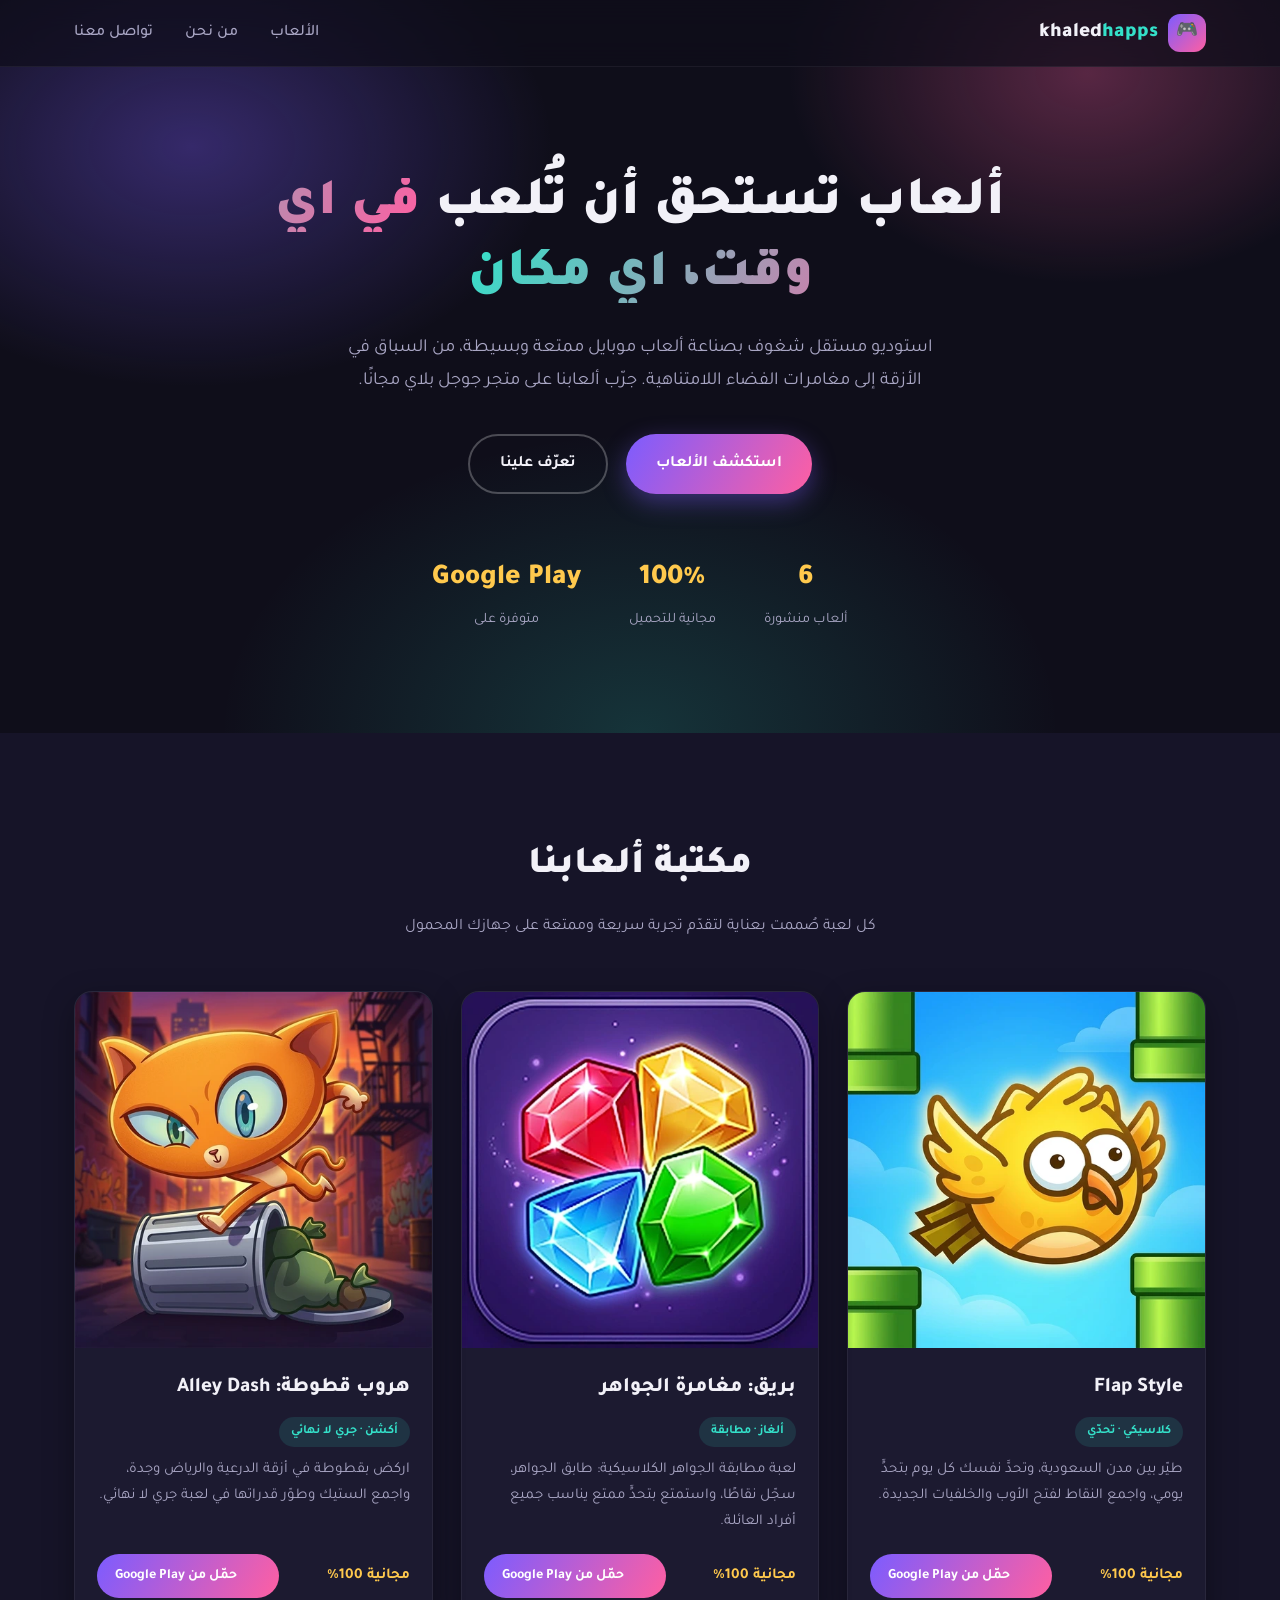
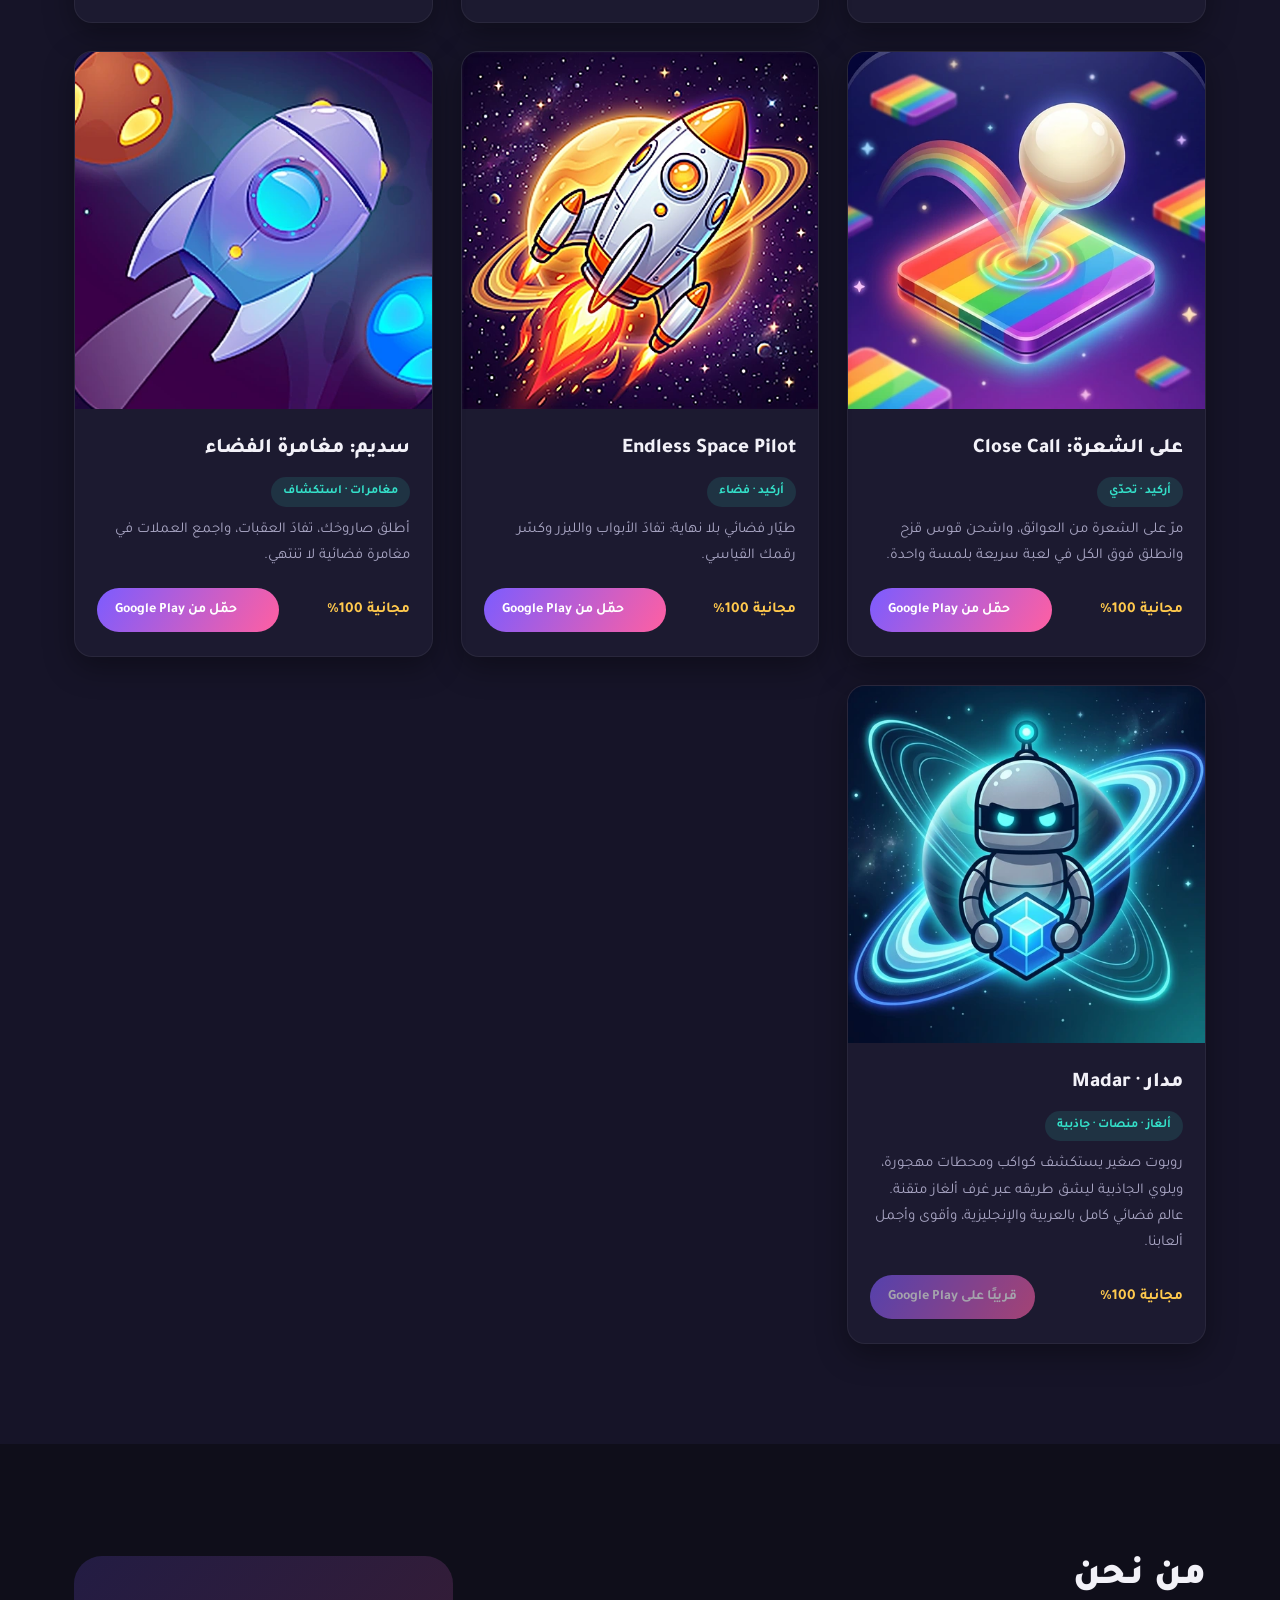
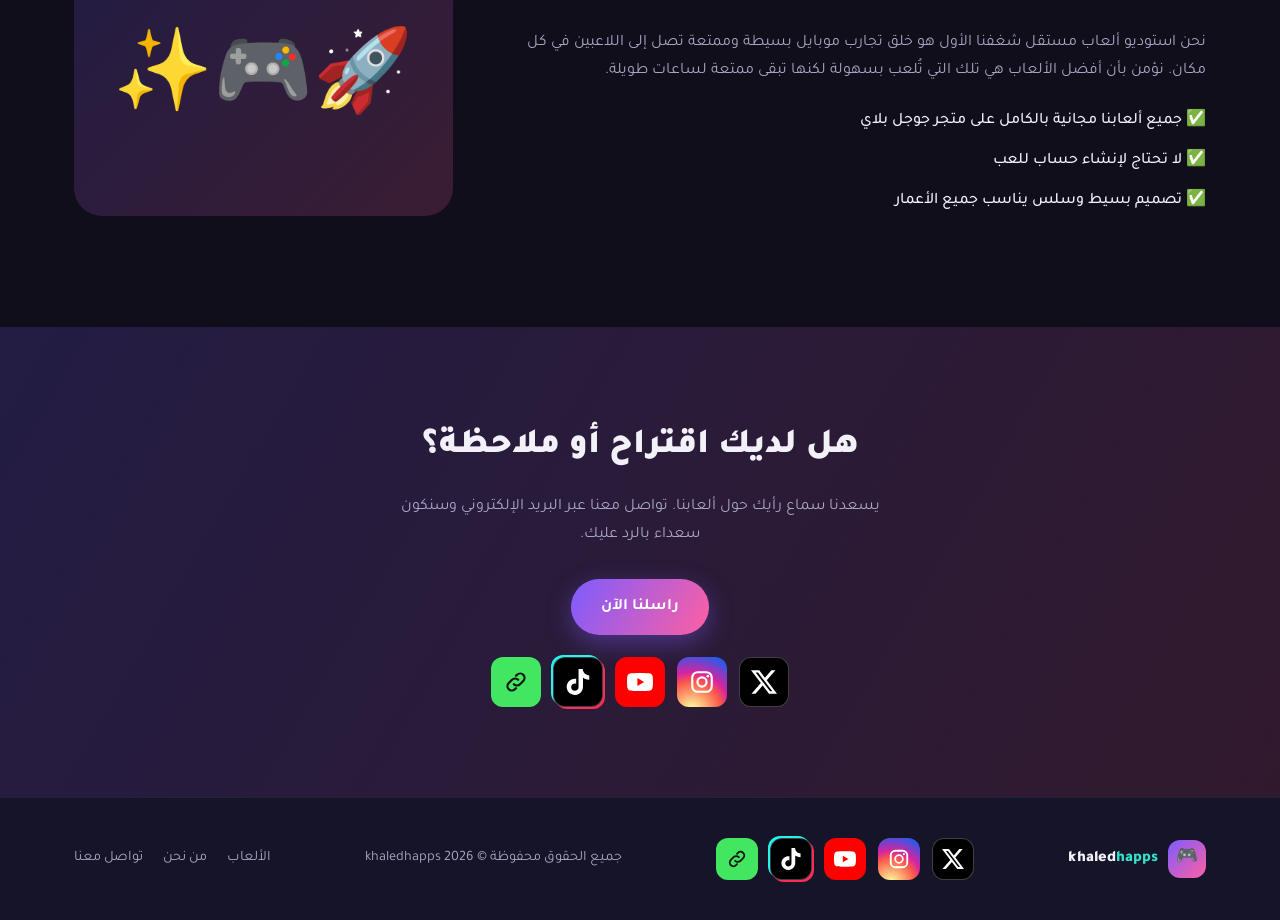
==== index.html @ 961e2d73 "Site: add Linktree link to social rows Co-Authored-By: Claude Sonnet 5.5 <noreply@anthropic.com>" ====
<!DOCTYPE html>
<html lang="ar" dir="rtl">
<head>
<meta charset="UTF-8">
<meta name="viewport" content="width=device-width, initial-scale=1.0">
<title>khaledhapps | ألعاب موبايل</title>
<meta name="description" content="ألعاب موبايل من khaledhapps على متجر جوجل بلاي: Flap Style، بريق: مغامرة الجواهر، هروب قطوطة، على الشعرة، Endless Space Pilot، وسديم: مغامرة الفضاء.">
<link rel="preconnect" href="https://fonts.googleapis.com">
<link href="https://fonts.googleapis.com/css2?family=Tajawal:wght@400;500;700;900&display=swap" rel="stylesheet">
<link rel="stylesheet" href="css/style.css">
</head>
<body>

<!-- ===== Header ===== -->
<header class="site-header" id="top">
  <div class="container header-inner">
    <a href="#top" class="logo">
      <span class="logo-badge">🎮</span>
      <span class="logo-text">khaled<span>happs</span></span>
    </a>
    <nav class="main-nav" id="mainNav">
      <a href="#games">الألعاب</a>
      <a href="#about">من نحن</a>
      <a href="#contact">تواصل معنا</a>
    </nav>
    <button class="nav-toggle" id="navToggle" aria-label="فتح القائمة">
      <span></span><span></span><span></span>
    </button>
  </div>
</header>

<!-- ===== Hero ===== -->
<section class="hero">
  <div class="hero-bg" aria-hidden="true"></div>
  <div class="container hero-inner">
    <h1>ألعاب تستحق أن تُلعب <span class="highlight">في أي وقت، أي مكان</span></h1>
    <p>استوديو مستقل شغوف بصناعة ألعاب موبايل ممتعة وبسيطة، من السباق في الأزقة إلى مغامرات الفضاء اللامتناهية. جرّب ألعابنا على متجر جوجل بلاي مجانًا.</p>
    <div class="hero-actions">
      <a href="#games" class="btn btn-primary">استكشف الألعاب</a>
      <a href="#about" class="btn btn-outline">تعرّف علينا</a>
    </div>
    <div class="hero-stats">
      <div class="stat"><strong>6</strong><span>ألعاب منشورة</span></div>
      <div class="stat"><strong>100%</strong><span>مجانية للتحميل</span></div>
      <div class="stat"><strong>Google Play</strong><span>متوفرة على</span></div>
    </div>
  </div>
</section>

<!-- ===== Games Grid ===== -->
<section class="games" id="games">
  <div class="container">
    <div class="section-head">
      <h2>مكتبة ألعابنا</h2>
      <p>كل لعبة صُممت بعناية لتقدّم تجربة سريعة وممتعة على جهازك المحمول</p>
    </div>

    <div class="games-grid">

      <article class="game-card" data-genre="كلاسيكي · تحدّي">
        <div class="game-media">
          <img src="images/flappy-clone.webp" alt="أيقونة لعبة Flap Style" loading="lazy">
        </div>
        <div class="game-info">
          <h3>Flap Style</h3>
          <span class="genre">كلاسيكي · تحدّي</span>
          <p>طيّر بين مدن السعودية، وتحدَّ نفسك كل يوم بتحدٍّ يومي، واجمع النقاط لفتح الأوب والخلفيات الجديدة.</p>
          <div class="card-footer">
            <div class="rating">مجانية 100%</div>
            <a class="play-btn" target="_blank" rel="noopener noreferrer"
               href="https://play.google.com/store/apps/details?id=com.mygames.flappyclone">
               <img src="https://upload.wikimedia.org/wikipedia/commons/d/d0/Google_Play_Arrow_logo.svg" alt="" class="gp-icon">
               حمّل من Google Play
            </a>
          </div>
        </div>
      </article>

      <article class="game-card" data-genre="ألغاز · مطابقة">
        <div class="game-media">
          <img src="images/gem-match.webp" alt="أيقونة لعبة بريق: مغامرة الجواهر" loading="lazy">
        </div>
        <div class="game-info">
          <h3>بريق: مغامرة الجواهر</h3>
          <span class="genre">ألغاز · مطابقة</span>
          <p>لعبة مطابقة الجواهر الكلاسيكية: طابق الجواهر، سجّل نقاطًا، واستمتع بتحدٍّ ممتع يناسب جميع أفراد العائلة.</p>
          <div class="card-footer">
            <div class="rating">مجانية 100%</div>
            <a class="play-btn" target="_blank" rel="noopener noreferrer"
               href="https://play.google.com/store/apps/details?id=com.mygames.gemmatch">
               <img src="https://upload.wikimedia.org/wikipedia/commons/d/d0/Google_Play_Arrow_logo.svg" alt="" class="gp-icon">
               حمّل من Google Play
            </a>
          </div>
        </div>
      </article>

      <article class="game-card" data-genre="أكشن · جري لا نهائي">
        <div class="game-media">
          <img src="images/alley-dash.webp" alt="أيقونة لعبة هروب قطوطة: Alley Dash" loading="lazy">
        </div>
        <div class="game-info">
          <h3>هروب قطوطة: Alley Dash</h3>
          <span class="genre">أكشن · جري لا نهائي</span>
          <p>اركض بقطوطة في أزقة الدرعية والرياض وجدة، واجمع الستيك وطوّر قدراتها في لعبة جري لا نهائي.</p>
          <div class="card-footer">
            <div class="rating">مجانية 100%</div>
            <a class="play-btn" target="_blank" rel="noopener noreferrer"
               href="https://play.google.com/store/apps/details?id=com.mygames.alleydash">
               <img src="https://upload.wikimedia.org/wikipedia/commons/d/d0/Google_Play_Arrow_logo.svg" alt="" class="gp-icon">
               حمّل من Google Play
            </a>
          </div>
        </div>
      </article>

      <article class="game-card" data-genre="أركيد · تحدّي">
        <div class="game-media">
          <img src="images/rainbow-jump.webp" alt="أيقونة لعبة على الشعرة: Close Call" loading="lazy">
        </div>
        <div class="game-info">
          <h3>على الشعرة: Close Call</h3>
          <span class="genre">أركيد · تحدّي</span>
          <p>مرّ على الشعرة من العوائق، واشحن قوس قزح وانطلق فوق الكل في لعبة سريعة بلمسة واحدة.</p>
          <div class="card-footer">
            <div class="rating">مجانية 100%</div>
            <a class="play-btn" target="_blank" rel="noopener noreferrer"
               href="https://play.google.com/store/apps/details?id=com.mygames.rainbowjump">
               <img src="https://upload.wikimedia.org/wikipedia/commons/d/d0/Google_Play_Arrow_logo.svg" alt="" class="gp-icon">
               حمّل من Google Play
            </a>
          </div>
        </div>
      </article>

      <article class="game-card" data-genre="أركيد · فضاء">
        <div class="game-media">
          <img src="images/space-pilot.webp" alt="أيقونة لعبة Endless Space Pilot" loading="lazy">
        </div>
        <div class="game-info">
          <h3>Endless Space Pilot</h3>
          <span class="genre">أركيد · فضاء</span>
          <p>طيّار فضائي بلا نهاية: تفادَ الأبواب والليزر وكسّر رقمك القياسي.</p>
          <div class="card-footer">
            <div class="rating">مجانية 100%</div>
            <a class="play-btn" target="_blank" rel="noopener noreferrer"
               href="https://play.google.com/store/apps/details?id=com.mygames.spacepilot">
               <img src="https://upload.wikimedia.org/wikipedia/commons/d/d0/Google_Play_Arrow_logo.svg" alt="" class="gp-icon">
               حمّل من Google Play
            </a>
          </div>
        </div>
      </article>

      <article class="game-card" data-genre="مغامرات · استكشاف">
        <div class="game-media">
          <img src="images/space-adventure.webp" alt="أيقونة لعبة سديم: مغامرة الفضاء" loading="lazy">
        </div>
        <div class="game-info">
          <h3>سديم: مغامرة الفضاء</h3>
          <span class="genre">مغامرات · استكشاف</span>
          <p>أطلق صاروخك، تفادَ العقبات، واجمع العملات في مغامرة فضائية لا تنتهي.</p>
          <div class="card-footer">
            <div class="rating">مجانية 100%</div>
            <a class="play-btn" target="_blank" rel="noopener noreferrer"
               href="https://play.google.com/store/apps/details?id=com.mygames.spaceadventure">
               <img src="https://upload.wikimedia.org/wikipedia/commons/d/d0/Google_Play_Arrow_logo.svg" alt="" class="gp-icon">
               حمّل من Google Play
            </a>
          </div>
        </div>
      </article>

      <article class="game-card" data-genre="ألغاز · منصات">
        <div class="game-media">
          <img src="images/madar.webp" alt="أيقونة لعبة مدار" loading="lazy">
        </div>
        <div class="game-info">
          <h3>مدار · Madar</h3>
          <span class="genre">ألغاز · منصات · جاذبية</span>
          <p>روبوت صغير يستكشف كواكب ومحطات مهجورة، ويلوي الجاذبية ليشق طريقه عبر غرف ألغاز متقنة. عالم فضائي كامل بالعربية والإنجليزية، وأقوى وأجمل ألعابنا.</p>
          <div class="card-footer">
            <div class="rating">مجانية 100%</div>
            <span class="play-btn" style="opacity:.6;cursor:default">قريبًا على Google Play</span>
          </div>
        </div>
      </article>

    </div>
  </div>
</section>

<!-- ===== About ===== -->
<section class="about" id="about">
  <div class="container about-inner">
    <div class="about-text">
      <h2>من نحن</h2>
      <p>نحن استوديو ألعاب مستقل شغفنا الأول هو خلق تجارب موبايل بسيطة وممتعة تصل إلى اللاعبين في كل مكان. نؤمن بأن أفضل الألعاب هي تلك التي تُلعب بسهولة لكنها تبقى ممتعة لساعات طويلة.</p>
      <ul class="about-points">
        <li>✅ جميع ألعابنا مجانية بالكامل على متجر جوجل بلاي</li>
        <li>✅ لا تحتاج لإنشاء حساب للعب</li>
        <li>✅ تصميم بسيط وسلس يناسب جميع الأعمار</li>
      </ul>
    </div>
    <div class="about-visual" aria-hidden="true">🚀🎮✨</div>
  </div>
</section>

<!-- ===== Contact / CTA ===== -->
<section class="cta" id="contact">
  <div class="container cta-inner">
    <h2>هل لديك اقتراح أو ملاحظة؟</h2>
    <p>يسعدنا سماع رأيك حول ألعابنا. تواصل معنا عبر البريد الإلكتروني وسنكون سعداء بالرد عليك.</p>
    <a href="mailto:khaledhapps@gmail.com" class="btn btn-primary">راسلنا الآن</a>
    <div class="social-row social-row-lg">
      <a class="social s-x" href="https://x.com/KHALEDHapps" target="_blank" rel="noopener noreferrer" aria-label="X" title="X"><svg viewBox="0 0 24 24" aria-hidden="true"><path fill="currentColor" d="M18.901 1.153h3.68l-8.04 9.19L24 22.846h-7.406l-5.8-7.584-6.638 7.584H.474l8.6-9.83L0 1.154h7.594l5.243 6.932ZM17.61 20.644h2.039L6.486 3.24H4.298Z"/></svg></a>
      <a class="social s-ig" href="https://www.instagram.com/khaledhapps/" target="_blank" rel="noopener noreferrer" aria-label="Instagram" title="Instagram"><svg viewBox="0 0 24 24" aria-hidden="true" fill="none" stroke="currentColor" stroke-width="2"><rect x="3" y="3" width="18" height="18" rx="5"/><circle cx="12" cy="12" r="4.2"/><circle cx="17.4" cy="6.6" r="1.2" fill="currentColor" stroke="none"/></svg></a>
      <a class="social s-yt" href="https://www.youtube.com/@khaledapps-o8u" target="_blank" rel="noopener noreferrer" aria-label="YouTube" title="YouTube"><svg viewBox="0 0 24 24" aria-hidden="true"><path fill="currentColor" d="M23.5 6.2a3 3 0 0 0-2.1-2.1C19.5 3.6 12 3.6 12 3.6s-7.5 0-9.4.5A3 3 0 0 0 .5 6.2C0 8.1 0 12 0 12s0 3.9.5 5.8a3 3 0 0 0 2.1 2.1c1.9.5 9.4.5 9.4.5s7.5 0 9.4-.5a3 3 0 0 0 2.1-2.1c.5-1.9.5-5.8.5-5.8s0-3.9-.5-5.8ZM9.6 15.6V8.4l6.2 3.6-6.2 3.6Z"/></svg></a>
      <a class="social s-tt" href="https://www.tiktok.com/@khaledhapps" target="_blank" rel="noopener noreferrer" aria-label="TikTok" title="TikTok"><svg viewBox="0 0 24 24" aria-hidden="true"><path fill="currentColor" d="M12.525.02c1.31-.02 2.61-.01 3.91-.02.08 1.53.63 3.09 1.75 4.17 1.12 1.11 2.7 1.62 4.24 1.79v4.03c-1.44-.05-2.89-.35-4.2-.97-.57-.26-1.1-.59-1.62-.93-.01 2.92.01 5.84-.02 8.75-.08 1.4-.54 2.79-1.35 3.94-1.31 1.92-3.58 3.17-5.91 3.21-1.43.08-2.86-.31-4.08-1.03-2.02-1.19-3.44-3.37-3.65-5.71-.02-.5-.03-1-.01-1.49.18-1.9 1.12-3.72 2.58-4.96 1.66-1.44 3.98-2.13 6.15-1.72.02 1.48-.04 2.96-.04 4.44-.99-.32-2.15-.23-3.02.37-.63.41-1.11 1.04-1.36 1.75-.21.51-.15 1.07-.14 1.61.24 1.64 1.82 3.02 3.5 2.87 1.12-.01 2.19-.66 2.77-1.61.19-.33.4-.67.41-1.06.1-1.79.06-3.57.07-5.36.01-4.03-.01-8.05.02-12.07z"/></svg></a>
      <a class="social s-lt" href="https://linktr.ee/khaledhapps" target="_blank" rel="noopener noreferrer" aria-label="Linktree" title="كل روابطنا"><svg viewBox="0 0 24 24" aria-hidden="true" fill="none" stroke="currentColor" stroke-width="2" stroke-linecap="round"><path d="M10 14a4 4 0 0 0 5.7 0l3-3a4 4 0 0 0-5.7-5.7l-1 1"/><path d="M14 10a4 4 0 0 0-5.7 0l-3 3a4 4 0 0 0 5.7 5.7l1-1"/></svg></a>
    </div>
  </div>
</section>

<!-- ===== Footer ===== -->
<footer class="site-footer">
  <div class="container footer-inner">
    <div class="footer-brand">
      <span class="logo-badge">🎮</span>
      <span class="logo-text">khaled<span>happs</span></span>
    </div>
    <div class="social-row">
      <a class="social s-x" href="https://x.com/KHALEDHapps" target="_blank" rel="noopener noreferrer" aria-label="X" title="X"><svg viewBox="0 0 24 24" aria-hidden="true"><path fill="currentColor" d="M18.901 1.153h3.68l-8.04 9.19L24 22.846h-7.406l-5.8-7.584-6.638 7.584H.474l8.6-9.83L0 1.154h7.594l5.243 6.932ZM17.61 20.644h2.039L6.486 3.24H4.298Z"/></svg></a>
      <a class="social s-ig" href="https://www.instagram.com/khaledhapps/" target="_blank" rel="noopener noreferrer" aria-label="Instagram" title="Instagram"><svg viewBox="0 0 24 24" aria-hidden="true" fill="none" stroke="currentColor" stroke-width="2"><rect x="3" y="3" width="18" height="18" rx="5"/><circle cx="12" cy="12" r="4.2"/><circle cx="17.4" cy="6.6" r="1.2" fill="currentColor" stroke="none"/></svg></a>
      <a class="social s-yt" href="https://www.youtube.com/@khaledapps-o8u" target="_blank" rel="noopener noreferrer" aria-label="YouTube" title="YouTube"><svg viewBox="0 0 24 24" aria-hidden="true"><path fill="currentColor" d="M23.5 6.2a3 3 0 0 0-2.1-2.1C19.5 3.6 12 3.6 12 3.6s-7.5 0-9.4.5A3 3 0 0 0 .5 6.2C0 8.1 0 12 0 12s0 3.9.5 5.8a3 3 0 0 0 2.1 2.1c1.9.5 9.4.5 9.4.5s7.5 0 9.4-.5a3 3 0 0 0 2.1-2.1c.5-1.9.5-5.8.5-5.8s0-3.9-.5-5.8ZM9.6 15.6V8.4l6.2 3.6-6.2 3.6Z"/></svg></a>
      <a class="social s-tt" href="https://www.tiktok.com/@khaledhapps" target="_blank" rel="noopener noreferrer" aria-label="TikTok" title="TikTok"><svg viewBox="0 0 24 24" aria-hidden="true"><path fill="currentColor" d="M12.525.02c1.31-.02 2.61-.01 3.91-.02.08 1.53.63 3.09 1.75 4.17 1.12 1.11 2.7 1.62 4.24 1.79v4.03c-1.44-.05-2.89-.35-4.2-.97-.57-.26-1.1-.59-1.62-.93-.01 2.92.01 5.84-.02 8.75-.08 1.4-.54 2.79-1.35 3.94-1.31 1.92-3.58 3.17-5.91 3.21-1.43.08-2.86-.31-4.08-1.03-2.02-1.19-3.44-3.37-3.65-5.71-.02-.5-.03-1-.01-1.49.18-1.9 1.12-3.72 2.58-4.96 1.66-1.44 3.98-2.13 6.15-1.72.02 1.48-.04 2.96-.04 4.44-.99-.32-2.15-.23-3.02.37-.63.41-1.11 1.04-1.36 1.75-.21.51-.15 1.07-.14 1.61.24 1.64 1.82 3.02 3.5 2.87 1.12-.01 2.19-.66 2.77-1.61.19-.33.4-.67.41-1.06.1-1.79.06-3.57.07-5.36.01-4.03-.01-8.05.02-12.07z"/></svg></a>
      <a class="social s-lt" href="https://linktr.ee/khaledhapps" target="_blank" rel="noopener noreferrer" aria-label="Linktree" title="كل روابطنا"><svg viewBox="0 0 24 24" aria-hidden="true" fill="none" stroke="currentColor" stroke-width="2" stroke-linecap="round"><path d="M10 14a4 4 0 0 0 5.7 0l3-3a4 4 0 0 0-5.7-5.7l-1 1"/><path d="M14 10a4 4 0 0 0-5.7 0l-3 3a4 4 0 0 0 5.7 5.7l1-1"/></svg></a>
    </div>
    <p>جميع الحقوق محفوظة © <span id="year"></span> khaledhapps</p>
    <div class="footer-links">
      <a href="#games">الألعاب</a>
      <a href="#about">من نحن</a>
      <a href="#contact">تواصل معنا</a>
    </div>
  </div>
</footer>

<a href="#top" class="back-to-top" id="backToTop" aria-label="العودة للأعلى">↑</a>

<script src="js/script.js"></script>
</body>
</html>
---- css/style.css ----
/* ================= Base ================= */
:root{
  --bg: #0f0e1a;
  --bg-alt: #161428;
  --card: #1c1a30;
  --card-hover: #221f3c;
  --text: #f2f1f8;
  --muted: #a9a6c4;
  --primary: #7c5cff;
  --primary-2: #ff5fa2;
  --accent: #34e0c9;
  --gold: #ffc94d;
  --radius: 18px;
  --shadow: 0 10px 30px rgba(0,0,0,.35);
  --max: 1180px;
}

*{ box-sizing: border-box; margin:0; padding:0; }

html{ scroll-behavior: smooth; }

body{
  font-family: 'Tajawal', 'Segoe UI', Tahoma, sans-serif;
  background: var(--bg);
  color: var(--text);
  line-height: 1.75;
  overflow-x: hidden;
}

img{ max-width: 100%; display:block; }
a{ color: inherit; text-decoration: none; }
ul{ list-style: none; }

.container{
  width: 100%;
  max-width: var(--max);
  margin: 0 auto;
  padding: 0 24px;
}

.btn{
  display:inline-flex;
  align-items:center;
  justify-content:center;
  gap:8px;
  padding: 14px 30px;
  border-radius: 999px;
  font-weight: 700;
  font-size: 1rem;
  transition: transform .25s ease, box-shadow .25s ease, background .25s ease;
  cursor:pointer;
  border: none;
}
.btn-primary{
  background: linear-gradient(120deg, var(--primary), var(--primary-2));
  color:#fff;
  box-shadow: 0 8px 24px rgba(124,92,255,.4);
}
.btn-primary:hover{ transform: translateY(-3px); box-shadow: 0 14px 30px rgba(124,92,255,.55); }
.btn-outline{
  background: transparent;
  color: var(--text);
  border: 2px solid rgba(255,255,255,.25);
}
.btn-outline:hover{ background: rgba(255,255,255,.08); transform: translateY(-3px); }

/* ================= Header ================= */
.site-header{
  position: fixed;
  top:0; right:0; left:0;
  z-index: 100;
  background: rgba(15,14,26,.7);
  backdrop-filter: blur(14px);
  border-bottom: 1px solid rgba(255,255,255,.06);
}
.header-inner{
  display:flex;
  align-items:center;
  justify-content:space-between;
  padding: 14px 24px;
}
.logo{ display:flex; align-items:center; gap:10px; font-weight:900; font-size:1.3rem; }
.logo-badge{
  width:38px;height:38px;border-radius:12px;
  display:flex;align-items:center;justify-content:center;
  background: linear-gradient(135deg, var(--primary), var(--primary-2));
  font-size:1.1rem;
}
.logo-text span{ color: var(--accent); }

.main-nav{ display:flex; gap: 32px; }
.main-nav a{
  color: var(--muted);
  font-weight: 500;
  position: relative;
  transition: color .2s;
}
.main-nav a:hover{ color: var(--text); }
.main-nav a::after{
  content:"";
  position:absolute; right:0; bottom:-6px;
  width:0; height:2px;
  background: var(--accent);
  transition: width .25s ease;
}
.main-nav a:hover::after{ width:100%; }

.nav-toggle{
  display:none;
  flex-direction: column;
  gap:5px;
  background:none; border:none; cursor:pointer;
}
.nav-toggle span{
  width:24px; height:2px; background: var(--text); border-radius:2px;
}

/* ================= Hero ================= */
.hero{
  position: relative;
  padding: 170px 0 100px;
  overflow:hidden;
}
.hero-bg{
  position:absolute; inset:0;
  background:
    radial-gradient(600px 400px at 15% 20%, rgba(124,92,255,.35), transparent 60%),
    radial-gradient(500px 350px at 85% 10%, rgba(255,95,162,.3), transparent 60%),
    radial-gradient(700px 500px at 50% 100%, rgba(52,224,201,.18), transparent 60%);
  z-index:0;
}
.hero-inner{ position:relative; z-index:1; text-align:center; max-width: 820px; }
.hero h1{
  font-size: clamp(2rem, 5vw, 3.4rem);
  font-weight: 900;
  line-height: 1.3;
  margin-bottom: 22px;
}
.hero h1 .highlight{
  background: linear-gradient(120deg, var(--accent), var(--primary-2));
  -webkit-background-clip: text;
  background-clip: text;
  color: transparent;
}
.hero p{
  color: var(--muted);
  font-size: 1.15rem;
  max-width: 620px;
  margin: 0 auto 36px;
}
.hero-actions{
  display:flex; gap:18px; justify-content:center; flex-wrap:wrap;
  margin-bottom: 60px;
}
.hero-stats{
  display:flex; justify-content:center; gap:48px; flex-wrap:wrap;
}
.stat{ display:flex; flex-direction:column; align-items:center; gap:4px; }
.stat strong{ font-size: 1.8rem; font-weight:900; color: var(--gold); }
.stat span{ color: var(--muted); font-size:.9rem; }

/* ================= Section head ================= */
.section-head{ text-align:center; max-width: 620px; margin: 0 auto 50px; }
.section-head h2{ font-size: clamp(1.7rem, 3vw, 2.4rem); font-weight:900; margin-bottom:12px; }
.section-head p{ color: var(--muted); }

/* ================= Games ================= */
.games{ padding: 100px 0; background: var(--bg-alt); }
.games-grid{
  display:grid;
  grid-template-columns: repeat(auto-fit, minmax(300px, 1fr));
  gap: 28px;
}
.game-card{
  background: var(--card);
  border-radius: var(--radius);
  overflow:hidden;
  box-shadow: var(--shadow);
  border: 1px solid rgba(255,255,255,.06);
  transition: transform .3s ease, background .3s ease, border-color .3s ease;
  display:flex;
  flex-direction:column;
}
.game-card:hover{
  transform: translateY(-8px);
  background: var(--card-hover);
  border-color: rgba(124,92,255,.4);
}
.game-media{
  aspect-ratio: 1/1;
  overflow:hidden;
}
.game-media img{ width:100%; height:100%; object-fit: cover; transition: transform .4s ease; }
.game-card:hover .game-media img{ transform: scale(1.06); }

.game-info{ padding: 22px 22px 24px; display:flex; flex-direction:column; gap:10px; flex:1; }
.game-info h3{ font-size:1.3rem; font-weight:800; }
.genre{
  display:inline-block;
  align-self:flex-start;
  font-size: .78rem;
  color: var(--accent);
  background: rgba(52,224,201,.12);
  padding: 4px 12px;
  border-radius: 999px;
  font-weight:700;
}
.game-info p{ color: var(--muted); font-size:.94rem; flex:1; }

.card-footer{
  display:flex; align-items:center; justify-content:space-between;
  gap:10px; flex-wrap:wrap;
  margin-top: 8px;
}
.rating{ color: var(--gold); font-size:.95rem; font-weight:700; }
.rating span{ color: var(--muted); font-weight:500; margin-right:4px; }

.play-btn{
  display:inline-flex; align-items:center; gap:8px;
  background: linear-gradient(120deg, var(--primary), var(--primary-2));
  color:#fff;
  padding: 10px 18px;
  border-radius: 999px;
  font-weight:700;
  font-size:.88rem;
  white-space: nowrap;
  transition: transform .2s ease, box-shadow .2s ease;
}
.play-btn:hover{ transform: translateY(-2px); box-shadow: 0 8px 20px rgba(124,92,255,.45); }
.gp-icon{ width:16px; height:16px; filter: brightness(0) invert(1); }

/* ================= About ================= */
.about{ padding: 100px 0; }
.about-inner{
  display:grid;
  grid-template-columns: 1.3fr .7fr;
  gap: 50px;
  align-items:center;
}
.about-text h2{ font-size: clamp(1.7rem,3vw,2.4rem); font-weight:900; margin-bottom: 18px; }
.about-text p{ color: var(--muted); margin-bottom: 22px; }
.about-points li{ margin-bottom: 12px; color: var(--text); font-weight:500; }
.about-visual{
  font-size: 5rem;
  text-align:center;
  background: linear-gradient(135deg, rgba(124,92,255,.18), rgba(255,95,162,.18));
  border-radius: 28px;
  padding: 60px 20px;
}

/* ================= CTA ================= */
.cta{
  padding: 90px 0;
  background: linear-gradient(120deg, rgba(124,92,255,.18), rgba(255,95,162,.14));
  text-align:center;
}
.cta h2{ font-size: clamp(1.6rem,3vw,2.2rem); font-weight:900; margin-bottom: 14px; }
.cta p{ color: var(--muted); max-width: 520px; margin: 0 auto 30px; }

/* ================= Footer ================= */
.site-footer{ background: var(--bg-alt); padding: 40px 0; border-top:1px solid rgba(255,255,255,.06); }
.footer-inner{
  display:flex; flex-wrap:wrap; align-items:center; justify-content:space-between; gap:20px;
}
.footer-brand{ display:flex; align-items:center; gap:10px; font-weight:900; }
.footer-inner p{ color: var(--muted); font-size:.9rem; }
.footer-links{ display:flex; gap: 20px; }
.footer-links a{ color: var(--muted); font-size:.9rem; transition: color .2s; }
.footer-links a:hover{ color: var(--text); }

/* ================= Back to top ================= */
.back-to-top{
  position: fixed;
  bottom: 26px; left: 26px;
  width: 46px; height:46px;
  border-radius: 50%;
  background: linear-gradient(120deg, var(--primary), var(--primary-2));
  color:#fff;
  display:flex; align-items:center; justify-content:center;
  font-size:1.2rem;
  box-shadow: var(--shadow);
  opacity:0; pointer-events:none;
  transition: opacity .3s ease, transform .3s ease;
  z-index: 90;
}
.back-to-top.show{ opacity:1; pointer-events:auto; }
.back-to-top:hover{ transform: translateY(-4px); }

/* ================= Responsive ================= */
@media (max-width: 860px){
  .about-inner{ grid-template-columns: 1fr; }
  .about-visual{ order:-1; }
}

@media (max-width: 720px){
  .main-nav{
    position:absolute;
    top: 100%; right:0; left:0;
    background: var(--bg-alt);
    flex-direction: column;
    padding: 16px 24px;
    gap: 16px;
    display:none;
    border-bottom: 1px solid rgba(255,255,255,.08);
  }
  .main-nav.open{ display:flex; }
  .nav-toggle{ display:flex; }
  .hero{ padding-top: 140px; }
}

/* ===== Social icons ===== */
.social-row{ display:flex; gap:12px; justify-content:center; flex-wrap:wrap; }
.social{ width:42px; height:42px; border-radius:12px; display:inline-flex; align-items:center; justify-content:center; color:#fff; transition: transform .2s, box-shadow .2s; }
.social svg{ width:22px; height:22px; }
.social:hover{ transform: translateY(-3px); box-shadow:0 8px 20px rgba(0,0,0,.35); }
.social-row-lg{ margin-top:22px; } .social-row-lg .social{ width:50px; height:50px; } .social-row-lg .social svg{ width:26px; height:26px; }
.s-x{ background:#000; border:1px solid rgba(255,255,255,.25); }
.s-ig{ background: radial-gradient(circle at 30% 107%, #fdf497 0%, #fdf497 5%, #fd5949 45%, #d6249f 60%, #285AEB 90%); }
.s-yt{ background:#ff0000; }
.s-tt{ background:#000; border:1px solid rgba(255,255,255,.25); box-shadow: -2px -2px 0 #25f4ee, 2px 2px 0 #fe2c55; }
.s-lt{ background:#43e660; color:#111; }
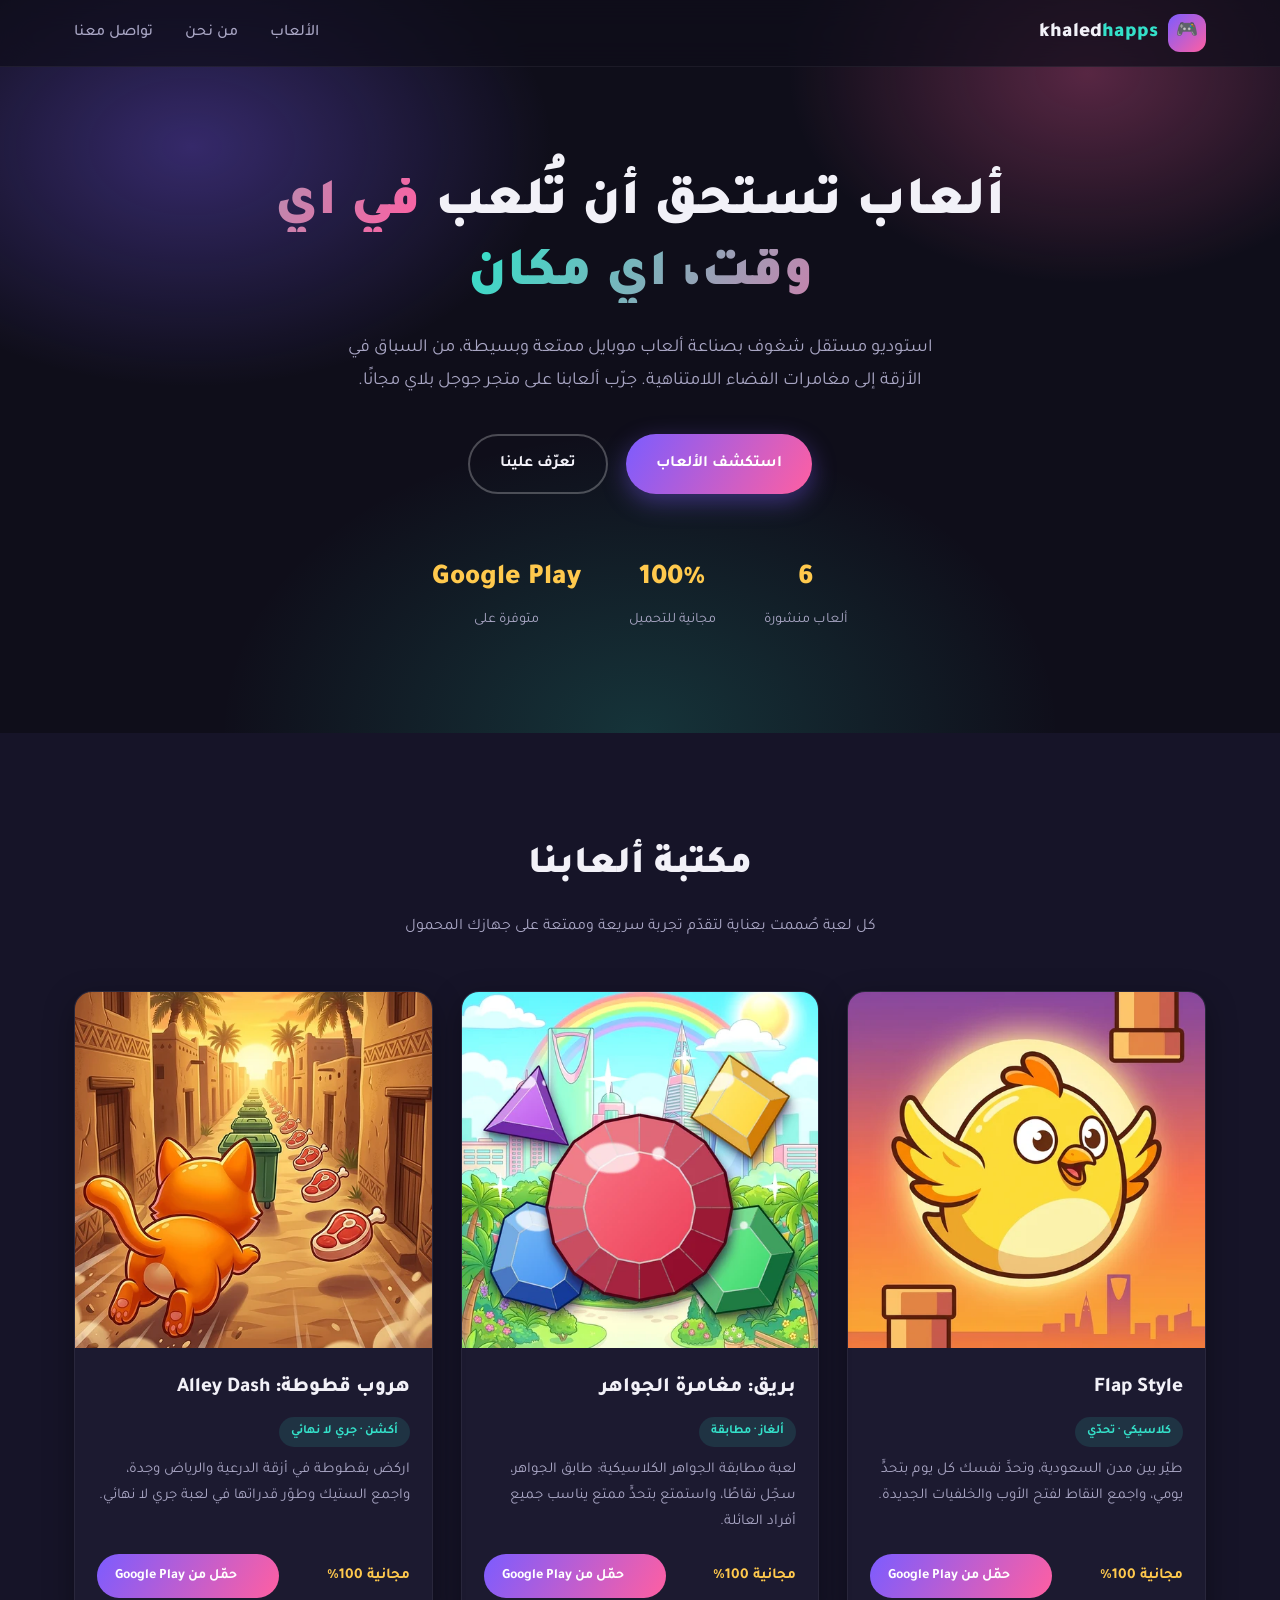
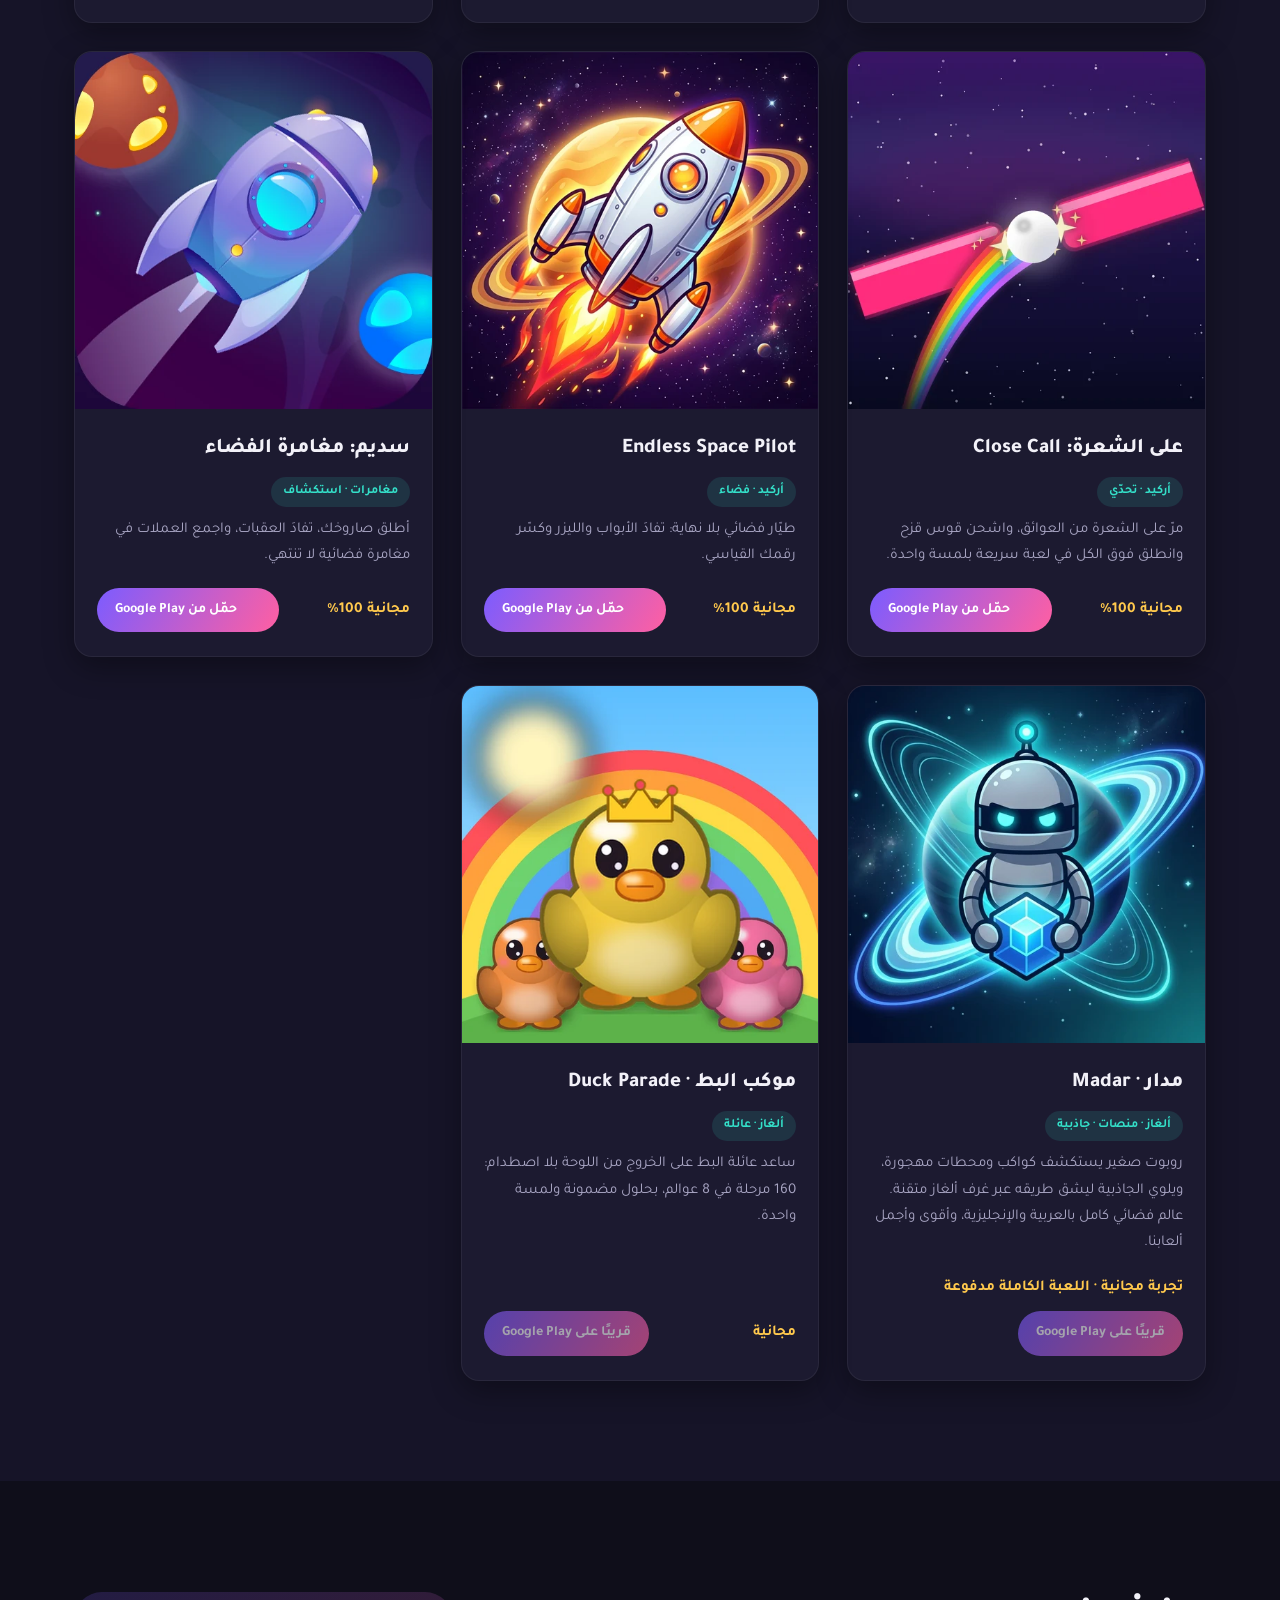
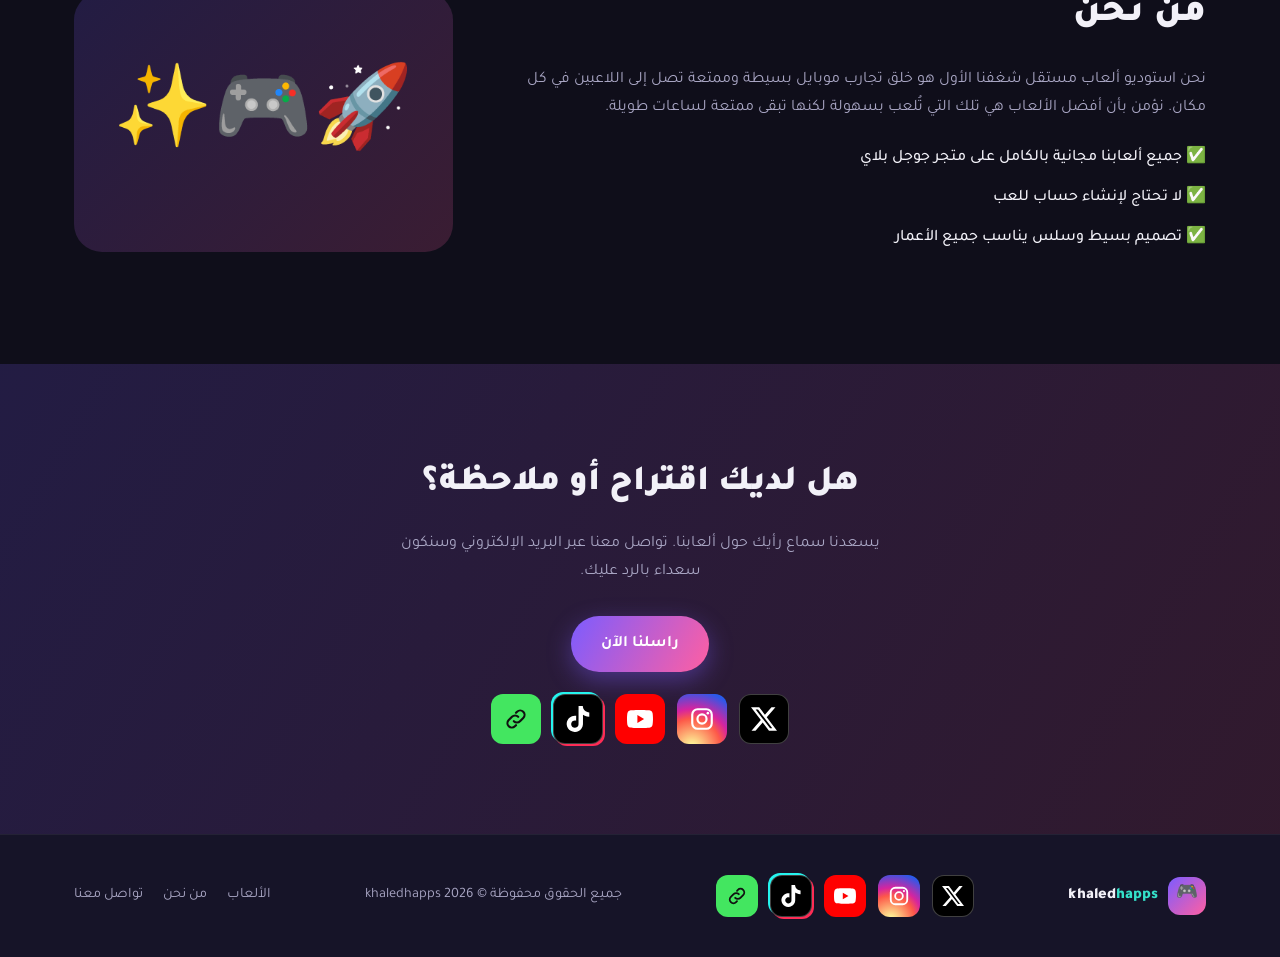
==== commit 3fc6aee7: "Site: refresh icons, add Duck Parade, Madar trial/paid note Co-Authored-By: Claude Sonnet 5.5 <norep" ====
--- a/index.html
+++ b/index.html
@@ -180,7 +180,22 @@
           <span class="genre">ألغاز · منصات · جاذبية</span>
           <p>روبوت صغير يستكشف كواكب ومحطات مهجورة، ويلوي الجاذبية ليشق طريقه عبر غرف ألغاز متقنة. عالم فضائي كامل بالعربية والإنجليزية، وأقوى وأجمل ألعابنا.</p>
           <div class="card-footer">
-            <div class="rating">مجانية 100%</div>
+            <div class="rating">تجربة مجانية · اللعبة الكاملة مدفوعة</div>
+            <span class="play-btn" style="opacity:.6;cursor:default">قريبًا على Google Play</span>
+          </div>
+        </div>
+      </article>
+
+      <article class="game-card" data-genre="ألغاز · عائلة">
+        <div class="game-media">
+          <img src="images/duck-parade.webp" alt="أيقونة لعبة موكب البط" loading="lazy">
+        </div>
+        <div class="game-info">
+          <h3>موكب البط · Duck Parade</h3>
+          <span class="genre">ألغاز · عائلة</span>
+          <p>ساعد عائلة البط على الخروج من اللوحة بلا اصطدام: 160 مرحلة في 8 عوالم، بحلول مضمونة ولمسة واحدة.</p>
+          <div class="card-footer">
+            <div class="rating">مجانية</div>
             <span class="play-btn" style="opacity:.6;cursor:default">قريبًا على Google Play</span>
           </div>
         </div>
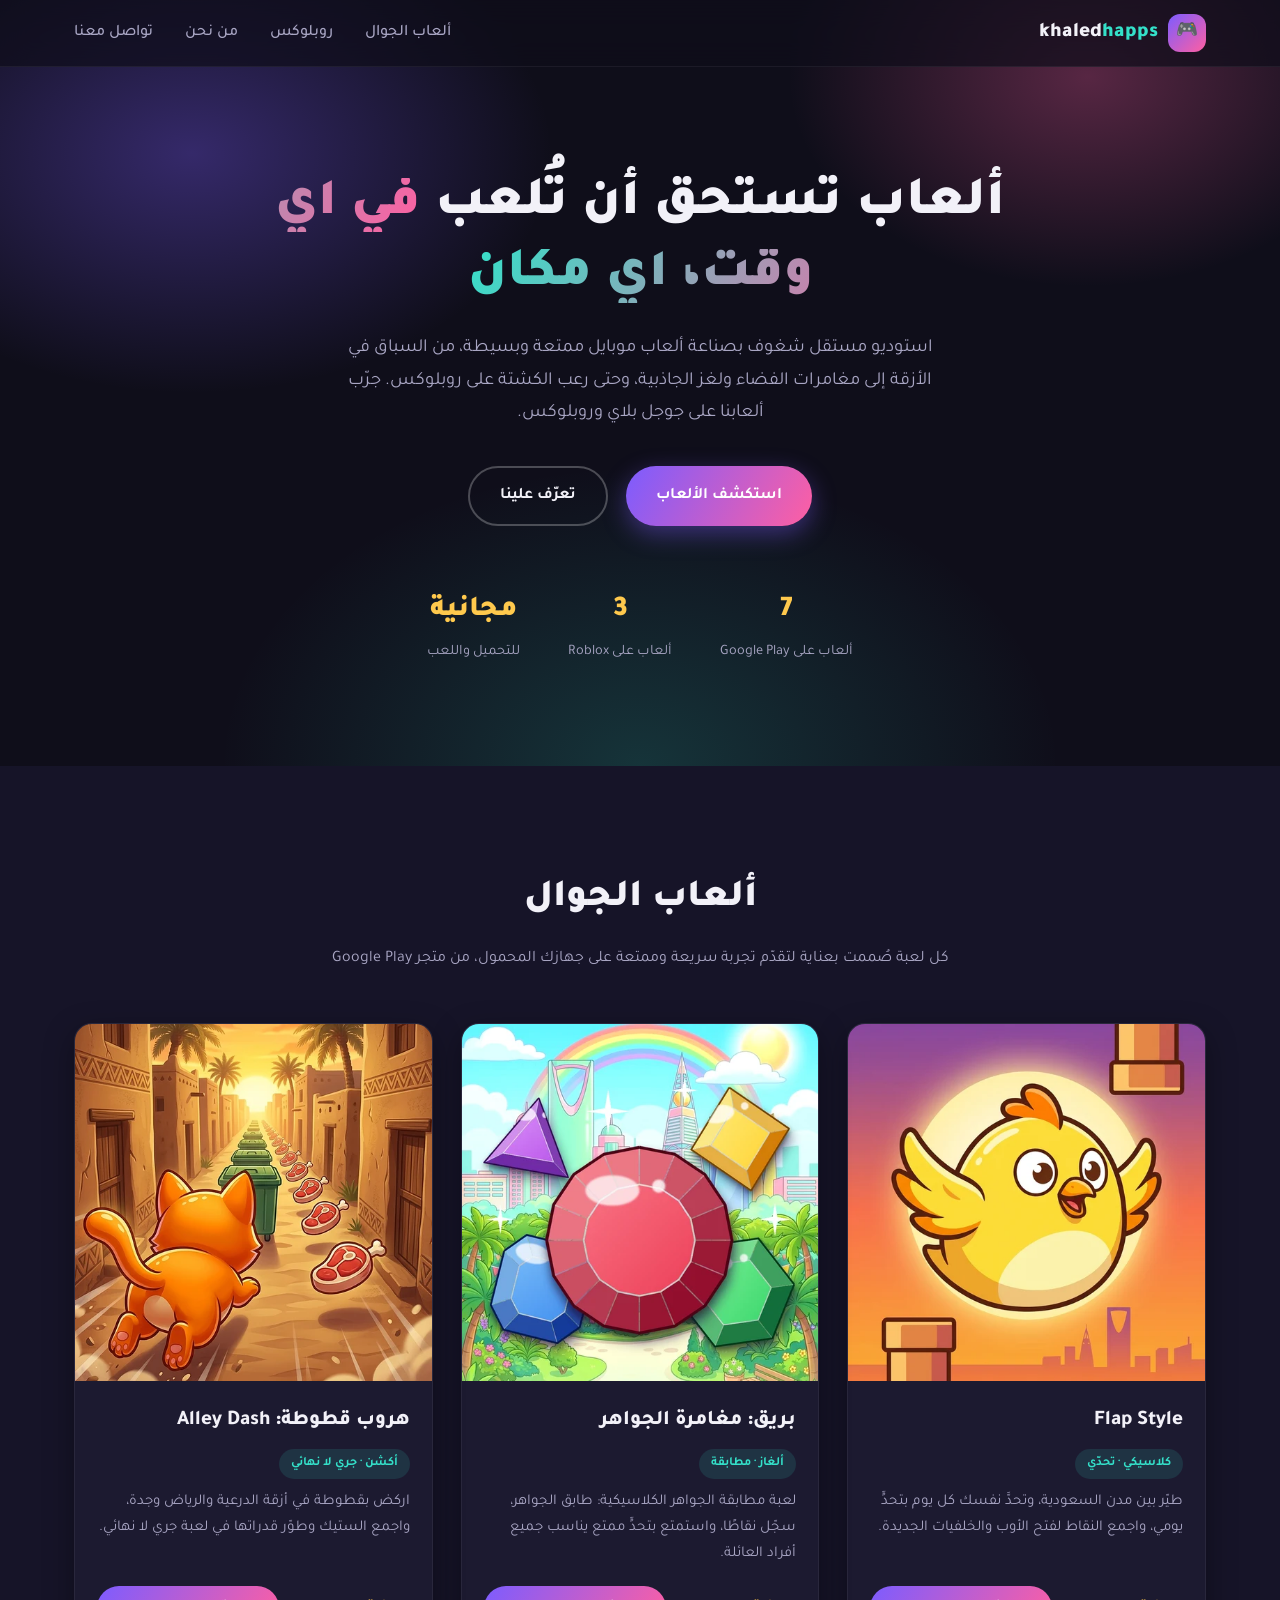
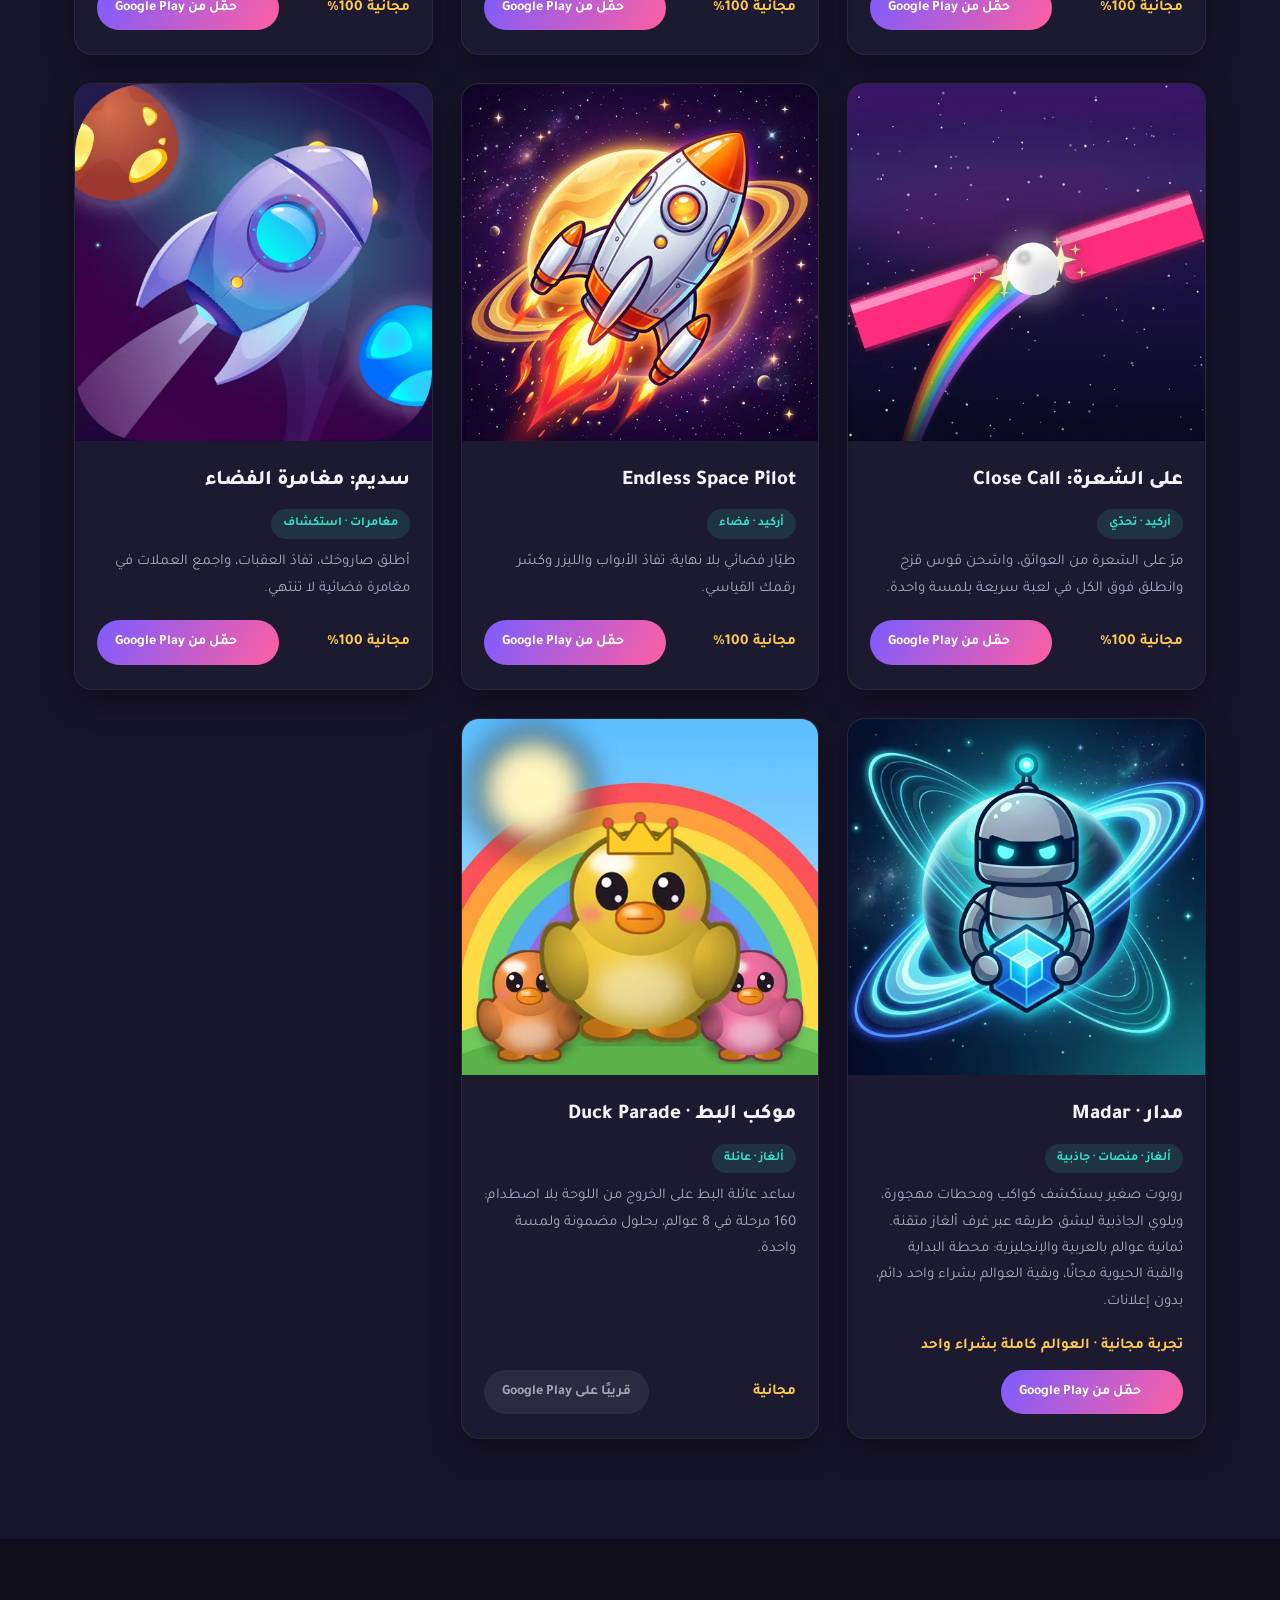
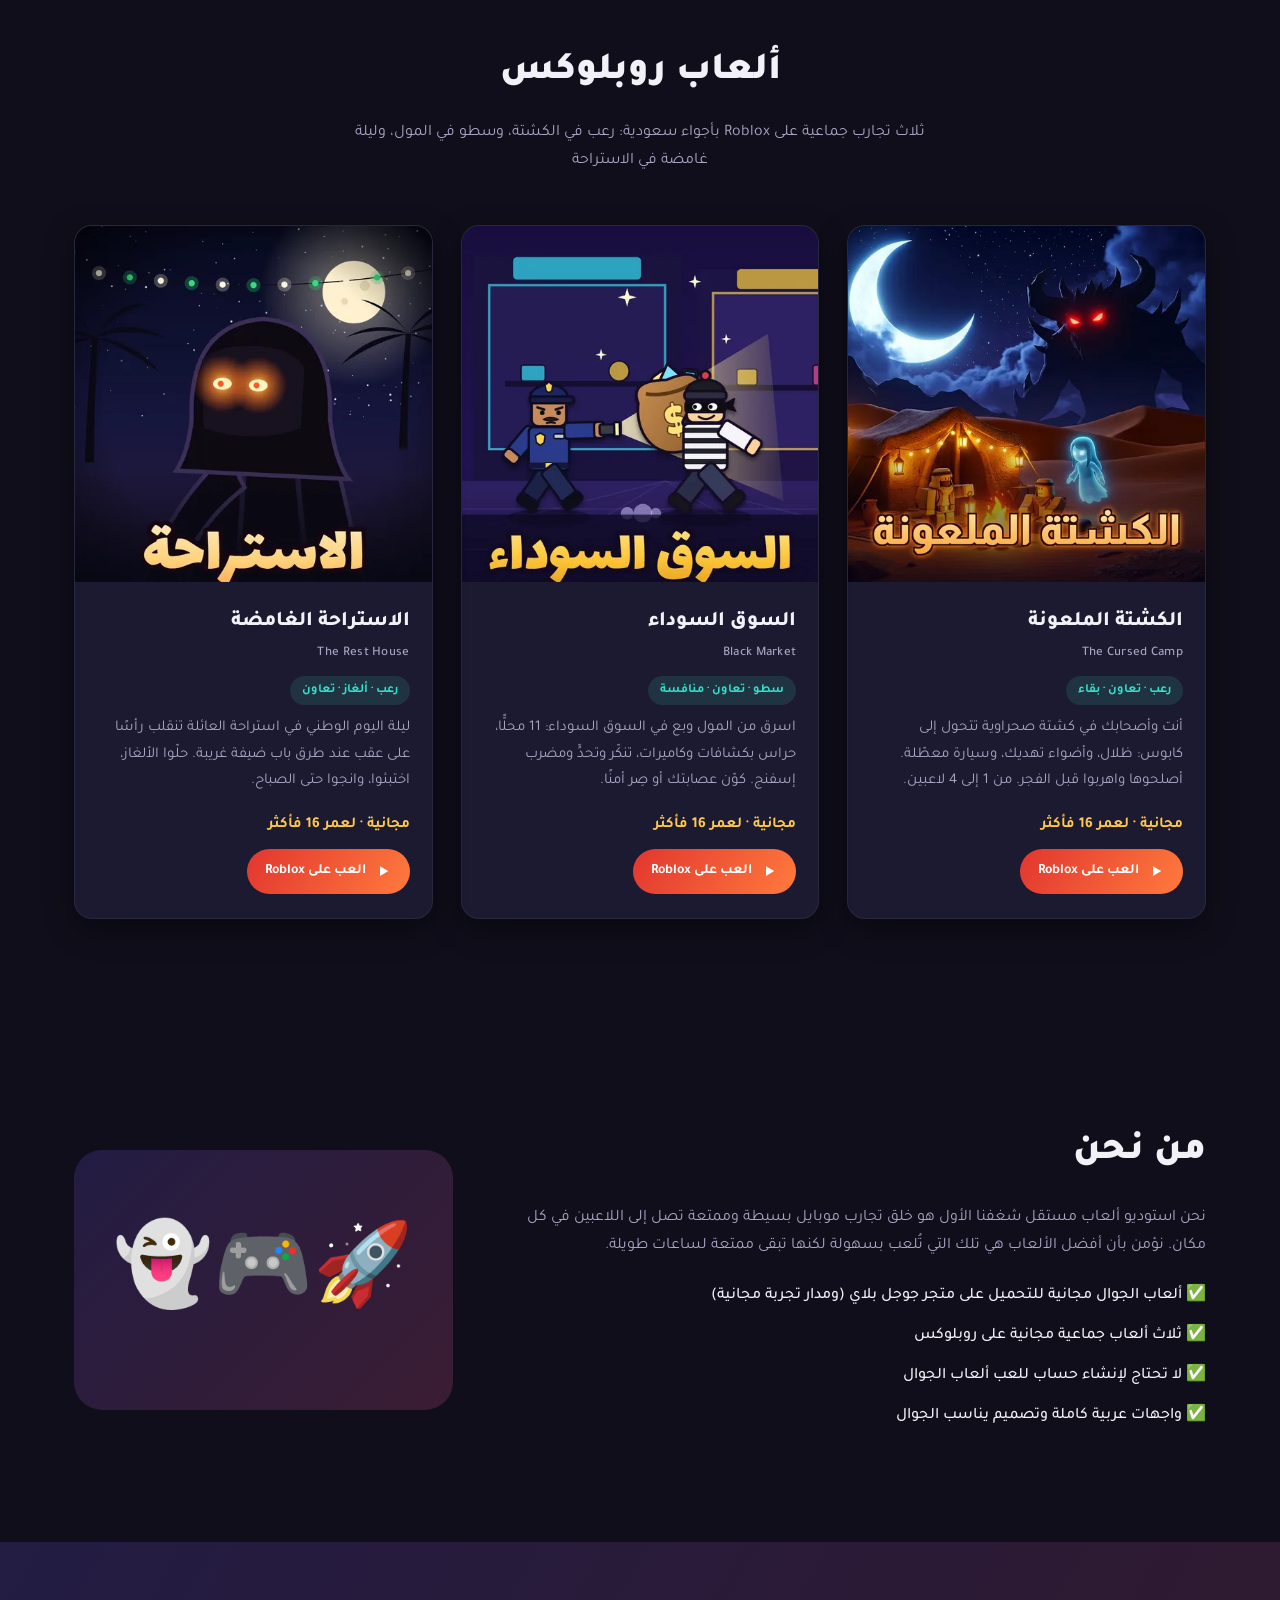
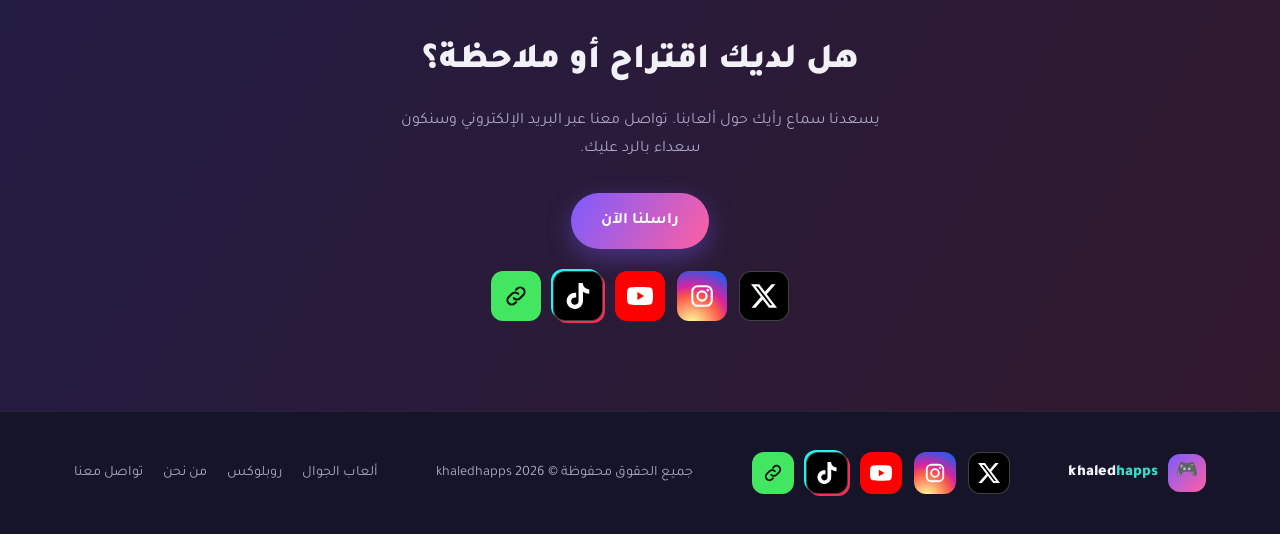
==== commit f6413bd3: "Site: add Roblox section (3 games), Madar live on Play, refreshed hero and about Co-Authored-By: Cla" ====
--- a/index.html
+++ b/index.html
@@ -3,8 +3,8 @@
 <head>
 <meta charset="UTF-8">
 <meta name="viewport" content="width=device-width, initial-scale=1.0">
-<title>khaledhapps | ألعاب موبايل</title>
-<meta name="description" content="ألعاب موبايل من khaledhapps على متجر جوجل بلاي: Flap Style، بريق: مغامرة الجواهر، هروب قطوطة، على الشعرة، Endless Space Pilot، وسديم: مغامرة الفضاء.">
+<title>khaledhapps | ألعاب موبايل وروبلوكس</title>
+<meta name="description" content="ألعاب من khaledhapps: على متجر جوجل بلاي (هروب قطوطة، بريق، مدار، سديم، على الشعرة، Flap Style، Endless Space Pilot) وعلى روبلوكس (الكشتة الملعونة، السوق السوداء، الاستراحة الغامضة).">
 <link rel="preconnect" href="https://fonts.googleapis.com">
 <link href="https://fonts.googleapis.com/css2?family=Tajawal:wght@400;500;700;900&display=swap" rel="stylesheet">
 <link rel="stylesheet" href="css/style.css">
@@ -19,7 +19,8 @@
       <span class="logo-text">khaled<span>happs</span></span>
     </a>
     <nav class="main-nav" id="mainNav">
-      <a href="#games">الألعاب</a>
+      <a href="#games">ألعاب الجوال</a>
+      <a href="#roblox">روبلوكس</a>
       <a href="#about">من نحن</a>
       <a href="#contact">تواصل معنا</a>
     </nav>
@@ -34,15 +35,15 @@
   <div class="hero-bg" aria-hidden="true"></div>
   <div class="container hero-inner">
     <h1>ألعاب تستحق أن تُلعب <span class="highlight">في أي وقت، أي مكان</span></h1>
-    <p>استوديو مستقل شغوف بصناعة ألعاب موبايل ممتعة وبسيطة، من السباق في الأزقة إلى مغامرات الفضاء اللامتناهية. جرّب ألعابنا على متجر جوجل بلاي مجانًا.</p>
+    <p>استوديو مستقل شغوف بصناعة ألعاب موبايل ممتعة وبسيطة، من السباق في الأزقة إلى مغامرات الفضاء ولغز الجاذبية، وحتى رعب الكشتة على روبلوكس. جرّب ألعابنا على جوجل بلاي وروبلوكس.</p>
     <div class="hero-actions">
       <a href="#games" class="btn btn-primary">استكشف الألعاب</a>
       <a href="#about" class="btn btn-outline">تعرّف علينا</a>
     </div>
     <div class="hero-stats">
-      <div class="stat"><strong>6</strong><span>ألعاب منشورة</span></div>
-      <div class="stat"><strong>100%</strong><span>مجانية للتحميل</span></div>
-      <div class="stat"><strong>Google Play</strong><span>متوفرة على</span></div>
+      <div class="stat"><strong>7</strong><span>ألعاب على Google Play</span></div>
+      <div class="stat"><strong>3</strong><span>ألعاب على Roblox</span></div>
+      <div class="stat"><strong>مجانية</strong><span>للتحميل واللعب</span></div>
     </div>
   </div>
 </section>
@@ -51,8 +52,8 @@
 <section class="games" id="games">
   <div class="container">
     <div class="section-head">
-      <h2>مكتبة ألعابنا</h2>
-      <p>كل لعبة صُممت بعناية لتقدّم تجربة سريعة وممتعة على جهازك المحمول</p>
+      <h2>ألعاب الجوال</h2>
+      <p>كل لعبة صُممت بعناية لتقدّم تجربة سريعة وممتعة على جهازك المحمول، من متجر Google Play</p>
     </div>
 
     <div class="games-grid">
@@ -178,10 +179,14 @@
         <div class="game-info">
           <h3>مدار · Madar</h3>
           <span class="genre">ألغاز · منصات · جاذبية</span>
-          <p>روبوت صغير يستكشف كواكب ومحطات مهجورة، ويلوي الجاذبية ليشق طريقه عبر غرف ألغاز متقنة. عالم فضائي كامل بالعربية والإنجليزية، وأقوى وأجمل ألعابنا.</p>
-          <div class="card-footer">
-            <div class="rating">تجربة مجانية · اللعبة الكاملة مدفوعة</div>
-            <span class="play-btn" style="opacity:.6;cursor:default">قريبًا على Google Play</span>
+          <p>روبوت صغير يستكشف كواكب ومحطات مهجورة، ويلوي الجاذبية ليشق طريقه عبر غرف ألغاز متقنة. ثمانية عوالم بالعربية والإنجليزية: محطة البداية والقبة الحيوية مجانًا، وبقية العوالم بشراء واحد دائم، بدون إعلانات.</p>
+          <div class="card-footer">
+            <div class="rating">تجربة مجانية · العوالم كاملة بشراء واحد</div>
+            <a class="play-btn" target="_blank" rel="noopener noreferrer"
+               href="https://play.google.com/store/apps/details?id=com.mygames.madar">
+               <img src="https://upload.wikimedia.org/wikipedia/commons/d/d0/Google_Play_Arrow_logo.svg" alt="" class="gp-icon">
+               حمّل من Google Play
+            </a>
           </div>
         </div>
       </article>
@@ -196,7 +201,78 @@
           <p>ساعد عائلة البط على الخروج من اللوحة بلا اصطدام: 160 مرحلة في 8 عوالم، بحلول مضمونة ولمسة واحدة.</p>
           <div class="card-footer">
             <div class="rating">مجانية</div>
-            <span class="play-btn" style="opacity:.6;cursor:default">قريبًا على Google Play</span>
+            <span class="play-btn soon">قريبًا على Google Play</span>
+          </div>
+        </div>
+      </article>
+
+    </div>
+  </div>
+</section>
+
+<!-- ===== Roblox ===== -->
+<section class="games roblox" id="roblox">
+  <div class="container">
+    <div class="section-head">
+      <h2>ألعاب روبلوكس</h2>
+      <p>ثلاث تجارب جماعية على Roblox بأجواء سعودية: رعب في الكشتة، وسطو في المول، وليلة غامضة في الاستراحة</p>
+    </div>
+
+    <div class="games-grid">
+
+      <article class="game-card" data-genre="رعب · تعاون · بقاء">
+        <div class="game-media">
+          <img src="images/cursed-camp.webp" alt="أيقونة لعبة الكشتة الملعونة" loading="lazy">
+        </div>
+        <div class="game-info">
+          <h3>الكشتة الملعونة<small class="en" dir="ltr">The Cursed Camp</small></h3>
+          <span class="genre">رعب · تعاون · بقاء</span>
+          <p>أنت وأصحابك في كشتة صحراوية تتحول إلى كابوس: ظلال، وأضواء تهديك، وسيارة معطّلة. أصلحوها واهربوا قبل الفجر. من 1 إلى 4 لاعبين.</p>
+          <div class="card-footer">
+            <div class="rating">مجانية · لعمر 16 فأكثر</div>
+            <a class="play-btn roblox-btn" target="_blank" rel="noopener noreferrer"
+               href="https://www.roblox.com/games/92289800647087">
+               <svg class="rb-icon" viewBox="0 0 24 24" aria-hidden="true"><path fill="currentColor" d="M8 5.5v13l11-6.5z"/></svg>
+               العب على Roblox
+            </a>
+          </div>
+        </div>
+      </article>
+
+      <article class="game-card" data-genre="سطو · تعاون · منافسة">
+        <div class="game-media">
+          <img src="images/black-market.webp" alt="أيقونة لعبة السوق السوداء" loading="lazy">
+        </div>
+        <div class="game-info">
+          <h3>السوق السوداء<small class="en" dir="ltr">Black Market</small></h3>
+          <span class="genre">سطو · تعاون · منافسة</span>
+          <p>اسرق من المول وبع في السوق السوداء: 11 محلًّا، حراس بكشافات وكاميرات، تنكّر وتحدٍّ ومضرب إسفنج. كوّن عصابتك أو صِر أمنًا.</p>
+          <div class="card-footer">
+            <div class="rating">مجانية · لعمر 16 فأكثر</div>
+            <a class="play-btn roblox-btn" target="_blank" rel="noopener noreferrer"
+               href="https://www.roblox.com/games/123518238347670">
+               <svg class="rb-icon" viewBox="0 0 24 24" aria-hidden="true"><path fill="currentColor" d="M8 5.5v13l11-6.5z"/></svg>
+               العب على Roblox
+            </a>
+          </div>
+        </div>
+      </article>
+
+      <article class="game-card" data-genre="رعب · ألغاز · تعاون">
+        <div class="game-media">
+          <img src="images/rest-house.webp" alt="أيقونة لعبة الاستراحة الغامضة" loading="lazy">
+        </div>
+        <div class="game-info">
+          <h3>الاستراحة الغامضة<small class="en" dir="ltr">The Rest House</small></h3>
+          <span class="genre">رعب · ألغاز · تعاون</span>
+          <p>ليلة اليوم الوطني في استراحة العائلة تنقلب رأسًا على عقب عند طرق باب ضيفة غريبة. حلّوا الألغاز، اختبئوا، وانجوا حتى الصباح.</p>
+          <div class="card-footer">
+            <div class="rating">مجانية · لعمر 16 فأكثر</div>
+            <a class="play-btn roblox-btn" target="_blank" rel="noopener noreferrer"
+               href="https://www.roblox.com/games/78408570377537">
+               <svg class="rb-icon" viewBox="0 0 24 24" aria-hidden="true"><path fill="currentColor" d="M8 5.5v13l11-6.5z"/></svg>
+               العب على Roblox
+            </a>
           </div>
         </div>
       </article>
@@ -212,12 +288,13 @@
       <h2>من نحن</h2>
       <p>نحن استوديو ألعاب مستقل شغفنا الأول هو خلق تجارب موبايل بسيطة وممتعة تصل إلى اللاعبين في كل مكان. نؤمن بأن أفضل الألعاب هي تلك التي تُلعب بسهولة لكنها تبقى ممتعة لساعات طويلة.</p>
       <ul class="about-points">
-        <li>✅ جميع ألعابنا مجانية بالكامل على متجر جوجل بلاي</li>
-        <li>✅ لا تحتاج لإنشاء حساب للعب</li>
-        <li>✅ تصميم بسيط وسلس يناسب جميع الأعمار</li>
+        <li>✅ ألعاب الجوال مجانية للتحميل على متجر جوجل بلاي (ومدار تجربة مجانية)</li>
+        <li>✅ ثلاث ألعاب جماعية مجانية على روبلوكس</li>
+        <li>✅ لا تحتاج لإنشاء حساب للعب ألعاب الجوال</li>
+        <li>✅ واجهات عربية كاملة وتصميم يناسب الجوال</li>
       </ul>
     </div>
-    <div class="about-visual" aria-hidden="true">🚀🎮✨</div>
+    <div class="about-visual" aria-hidden="true">🚀🎮👻</div>
   </div>
 </section>
 
@@ -253,7 +330,8 @@
     </div>
     <p>جميع الحقوق محفوظة © <span id="year"></span> khaledhapps</p>
     <div class="footer-links">
-      <a href="#games">الألعاب</a>
+      <a href="#games">ألعاب الجوال</a>
+      <a href="#roblox">روبلوكس</a>
       <a href="#about">من نحن</a>
       <a href="#contact">تواصل معنا</a>
     </div>
--- a/css/style.css
+++ b/css/style.css
@@ -319,3 +319,15 @@
 .s-yt{ background:#ff0000; }
 .s-tt{ background:#000; border:1px solid rgba(255,255,255,.25); box-shadow: -2px -2px 0 #25f4ee, 2px 2px 0 #fe2c55; }
 .s-lt{ background:#43e660; color:#111; }
+
+
+/* ===== Roblox section + states ===== */
+.roblox{ background: var(--bg); }
+.roblox .game-card:hover{ border-color: rgba(52,224,201,.45); }
+.roblox-btn{ background: linear-gradient(120deg, #e2362f, #ff7a3d); }
+.roblox-btn:hover{ box-shadow: 0 8px 20px rgba(226,54,47,.45); }
+.rb-icon{ width:18px; height:18px; }
+.play-btn.soon{ opacity:.6; cursor:default; background: rgba(255,255,255,.12); }
+.play-btn.soon:hover{ transform:none; box-shadow:none; }
+
+.game-info h3 .en{ display:block; font-size:.82rem; font-weight:500; color:var(--muted); letter-spacing:.3px; margin-top:2px; text-align:right; }
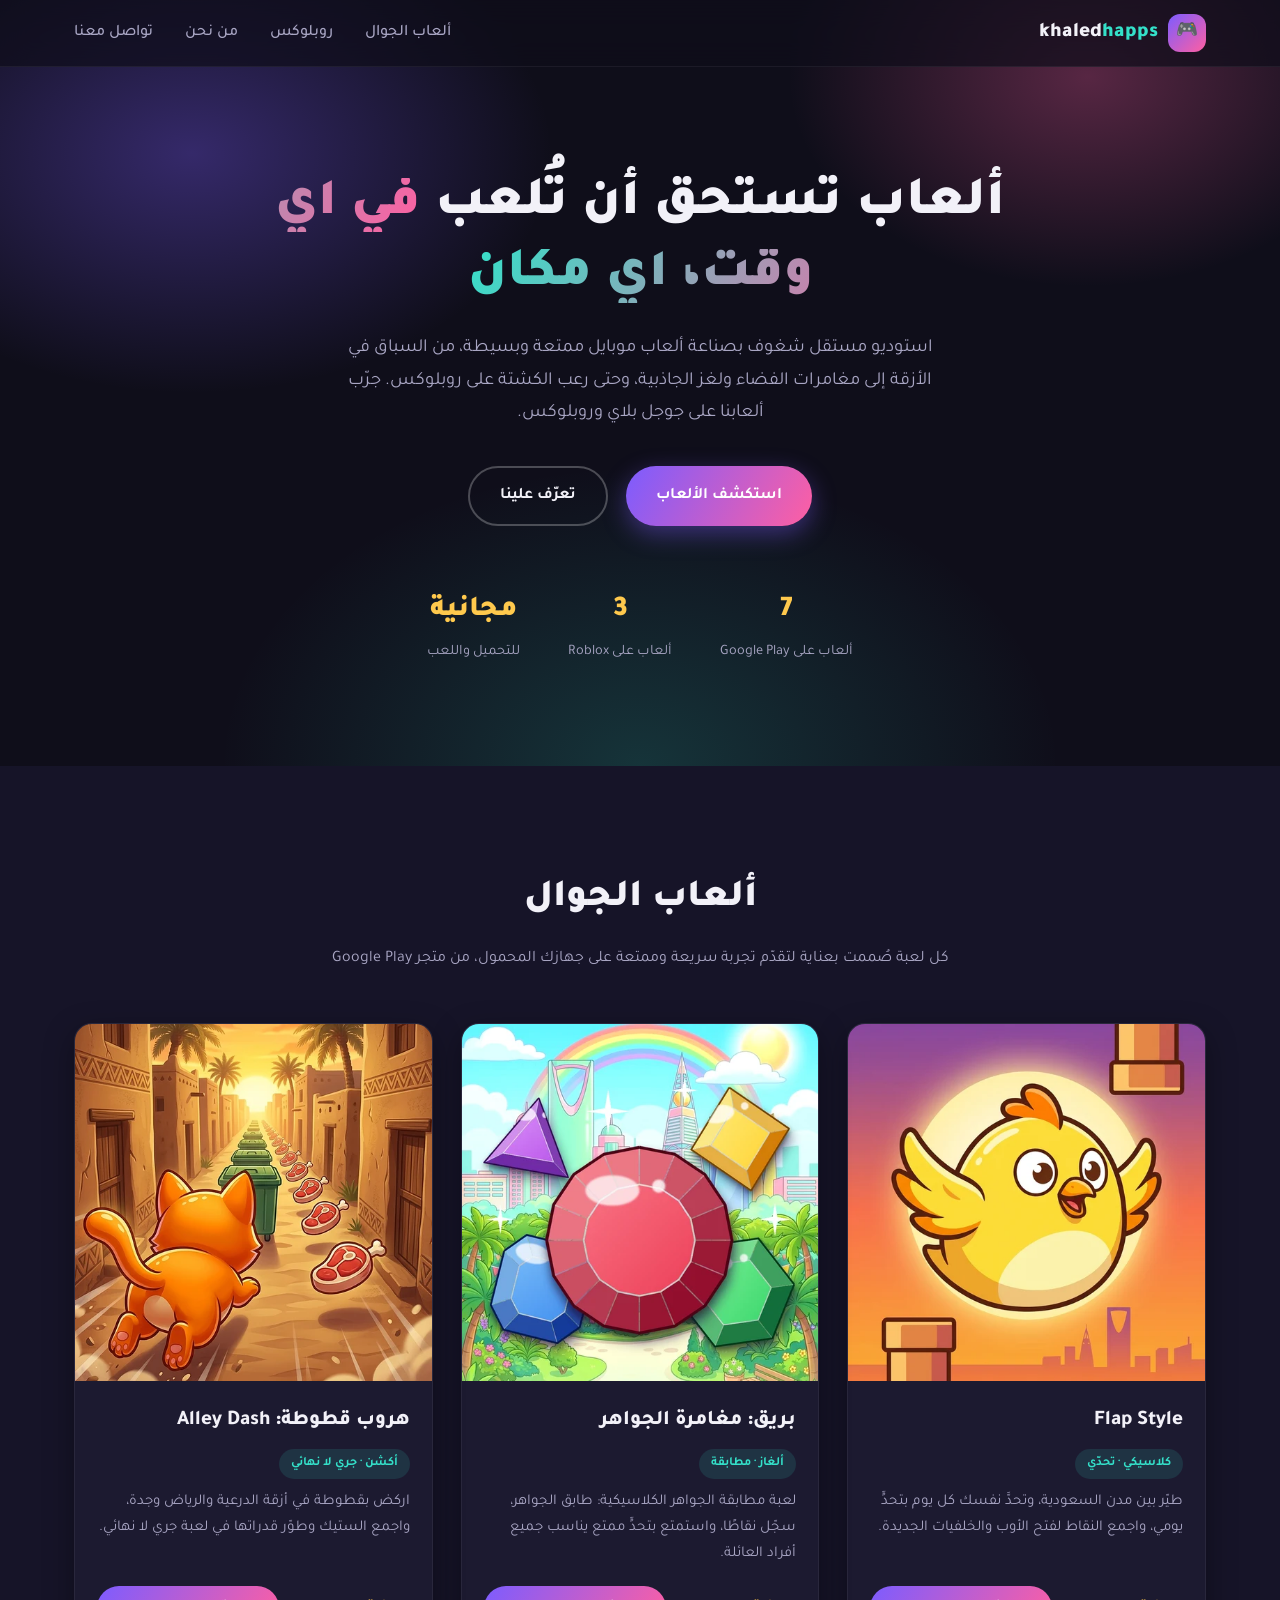
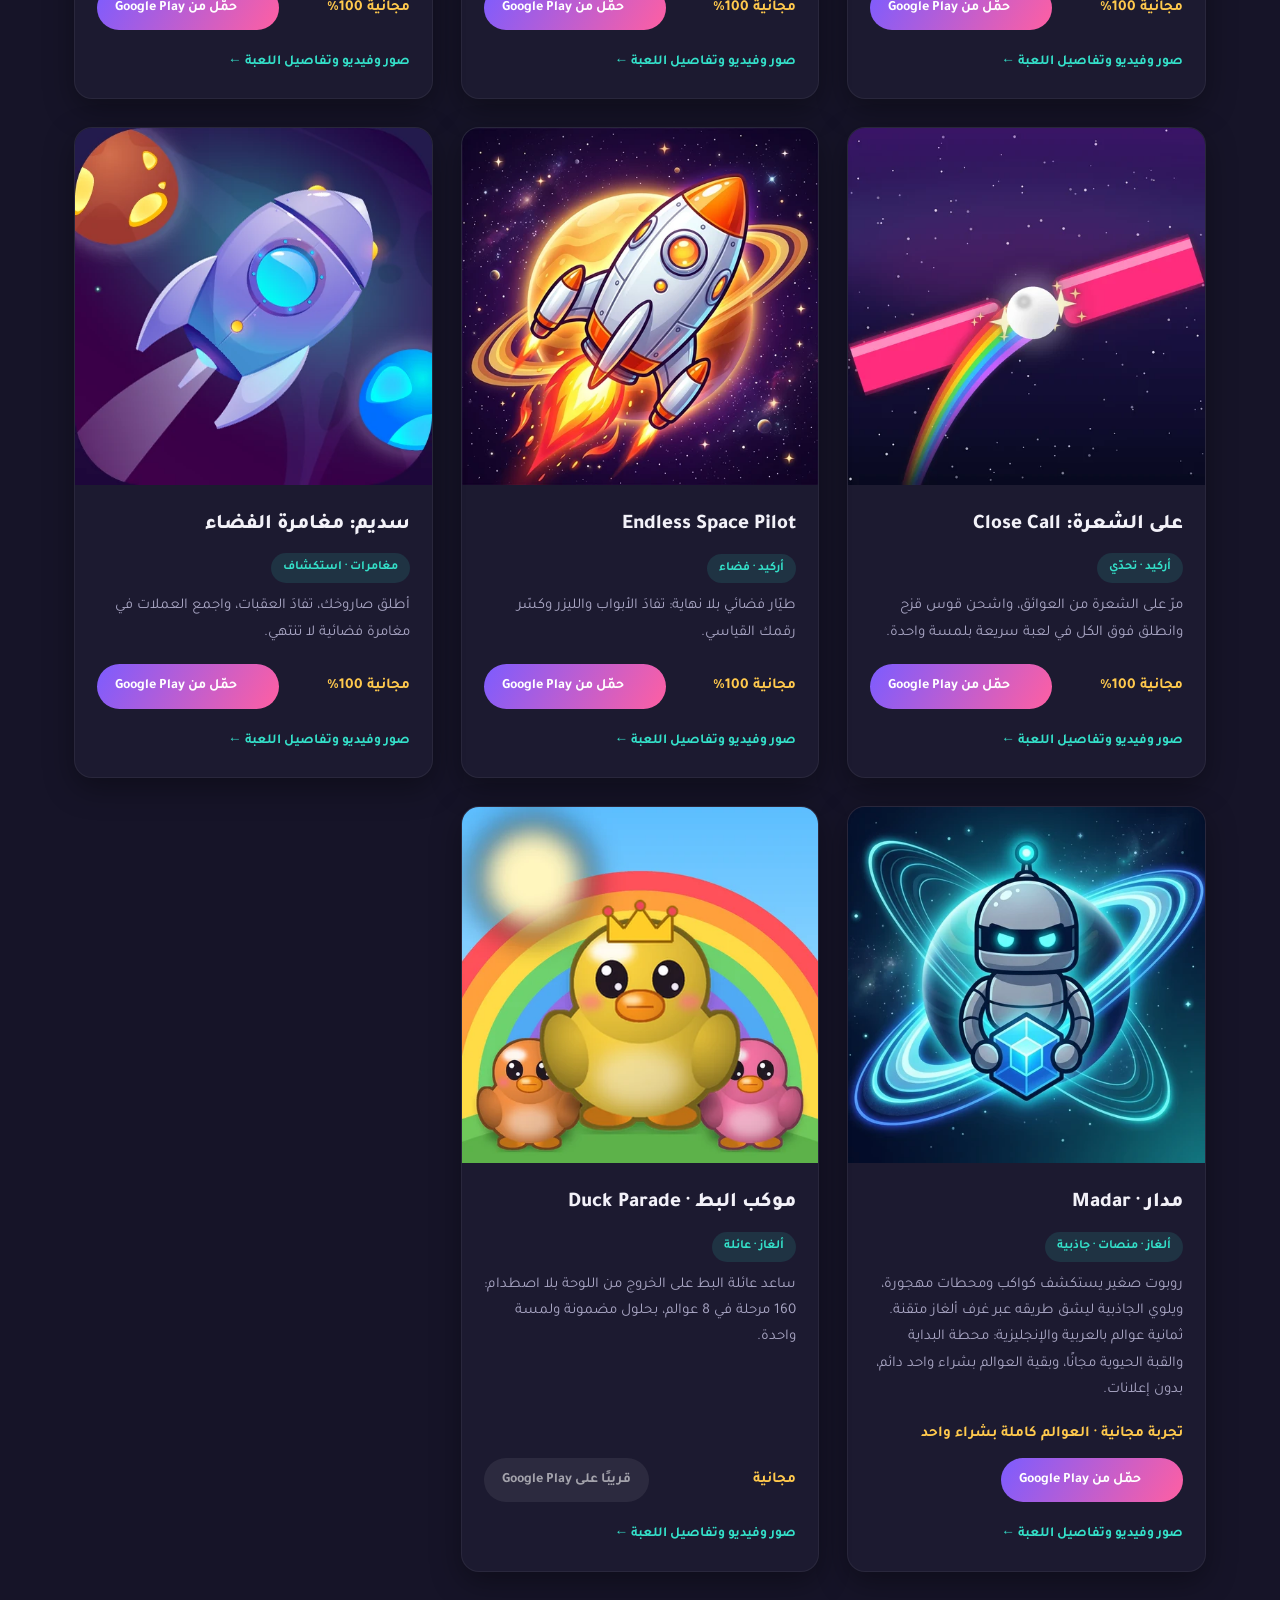
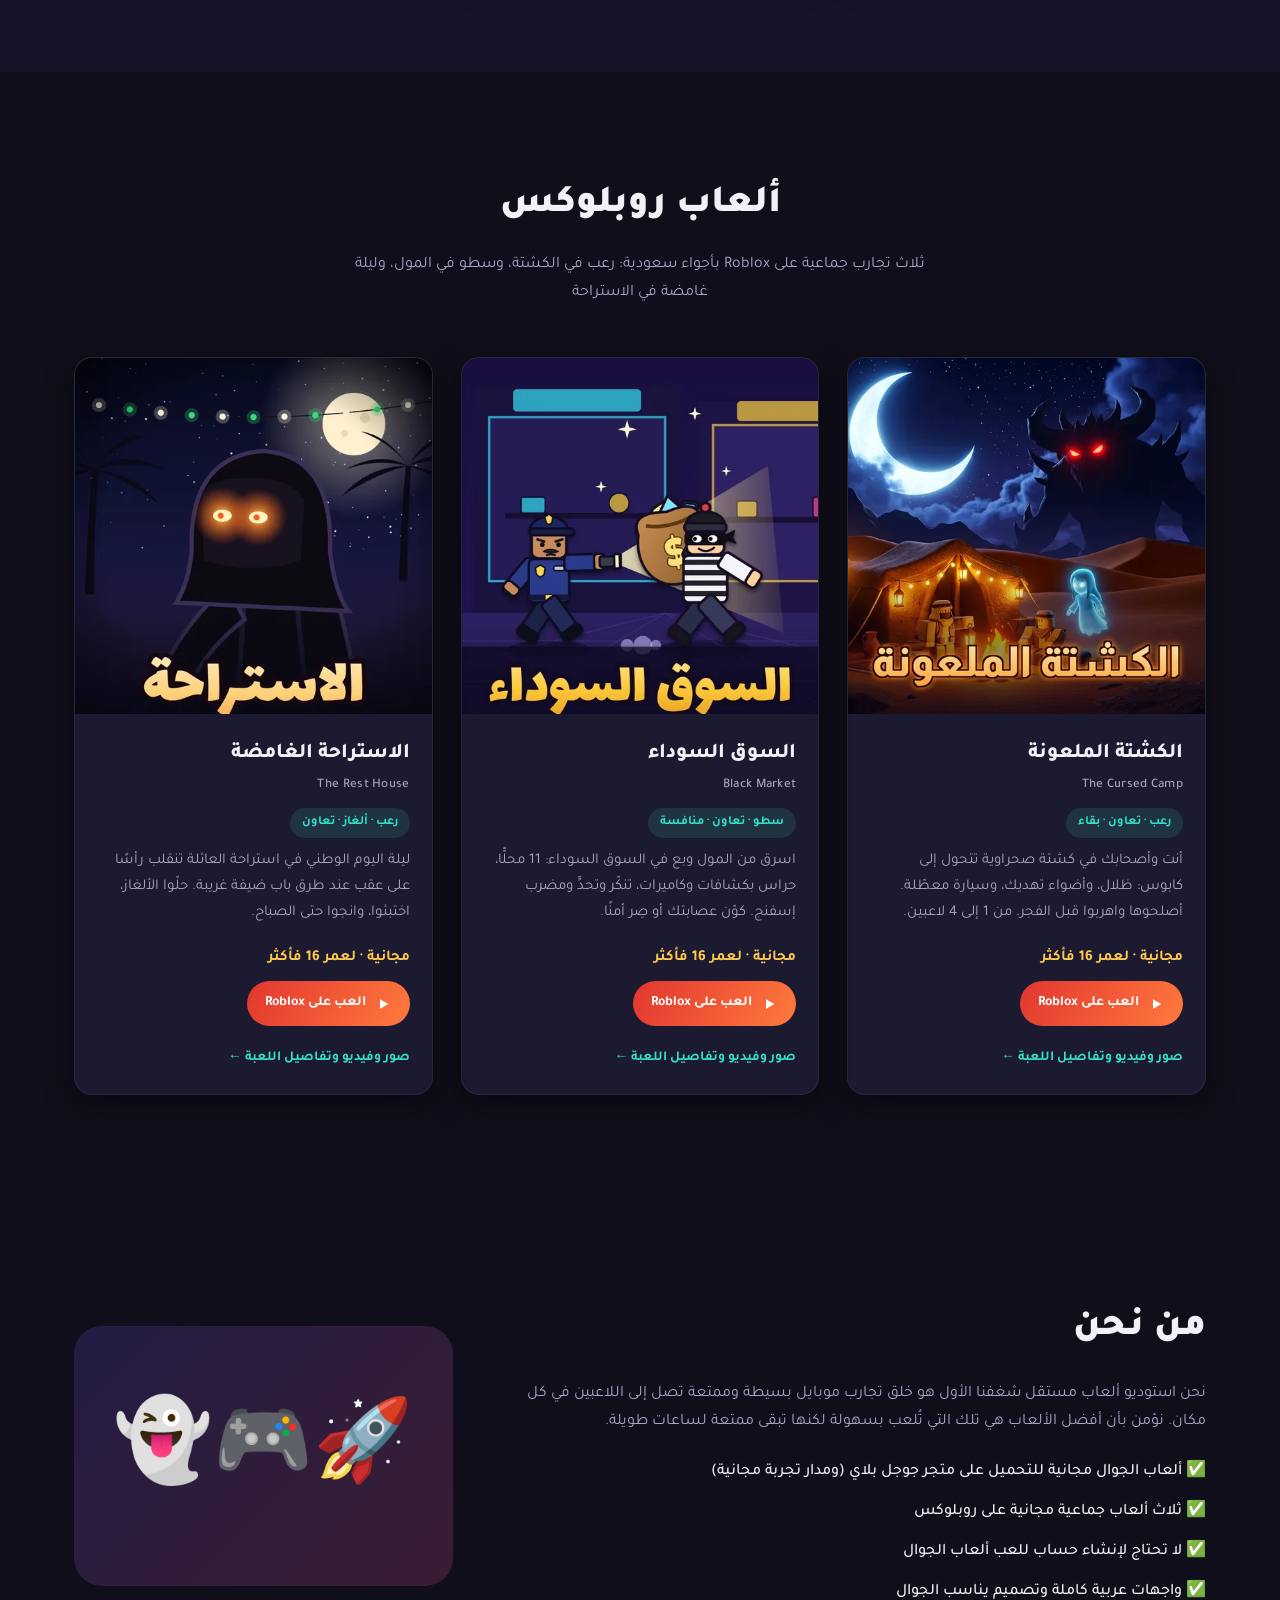
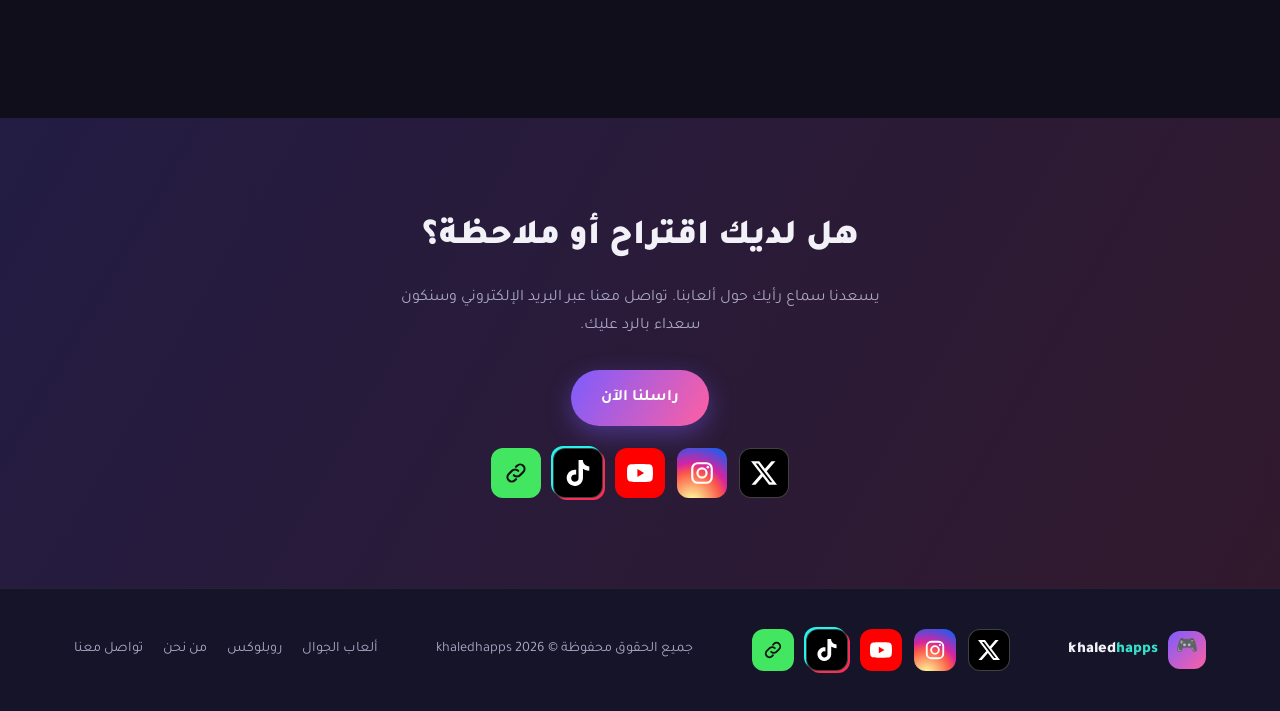
==== commit bbc1ddda: "Site: add a detail page per game (screenshots, videos, description) Co-Authored-By: Claude Sonnet 5." ====
--- a/index.html
+++ b/index.html
@@ -58,12 +58,10 @@
 
     <div class="games-grid">
 
-      <article class="game-card" data-genre="كلاسيكي · تحدّي">
-        <div class="game-media">
-          <img src="images/flappy-clone.webp" alt="أيقونة لعبة Flap Style" loading="lazy">
-        </div>
-        <div class="game-info">
-          <h3>Flap Style</h3>
+      <article class="game-card" data-detail="flap-style" data-genre="كلاسيكي · تحدّي">
+        <div class="game-media"><a href="games/flap-style.html" aria-label="تفاصيل اللعبة"><img src="images/flappy-clone.webp" alt="أيقونة لعبة Flap Style" loading="lazy"></a></div>
+        <div class="game-info">
+          <h3><a href="games/flap-style.html">Flap Style</a></h3>
           <span class="genre">كلاسيكي · تحدّي</span>
           <p>طيّر بين مدن السعودية، وتحدَّ نفسك كل يوم بتحدٍّ يومي، واجمع النقاط لفتح الأوب والخلفيات الجديدة.</p>
           <div class="card-footer">
@@ -74,15 +72,14 @@
                حمّل من Google Play
             </a>
           </div>
-        </div>
-      </article>
-
-      <article class="game-card" data-genre="ألغاز · مطابقة">
-        <div class="game-media">
-          <img src="images/gem-match.webp" alt="أيقونة لعبة بريق: مغامرة الجواهر" loading="lazy">
-        </div>
-        <div class="game-info">
-          <h3>بريق: مغامرة الجواهر</h3>
+          <a class="more-link" href="games/flap-style.html">صور وفيديو وتفاصيل اللعبة ←</a>
+        </div>
+      </article>
+
+      <article class="game-card" data-detail="bareeq" data-genre="ألغاز · مطابقة">
+        <div class="game-media"><a href="games/bareeq.html" aria-label="تفاصيل اللعبة"><img src="images/gem-match.webp" alt="أيقونة لعبة بريق: مغامرة الجواهر" loading="lazy"></a></div>
+        <div class="game-info">
+          <h3><a href="games/bareeq.html">بريق: مغامرة الجواهر</a></h3>
           <span class="genre">ألغاز · مطابقة</span>
           <p>لعبة مطابقة الجواهر الكلاسيكية: طابق الجواهر، سجّل نقاطًا، واستمتع بتحدٍّ ممتع يناسب جميع أفراد العائلة.</p>
           <div class="card-footer">
@@ -93,15 +90,14 @@
                حمّل من Google Play
             </a>
           </div>
-        </div>
-      </article>
-
-      <article class="game-card" data-genre="أكشن · جري لا نهائي">
-        <div class="game-media">
-          <img src="images/alley-dash.webp" alt="أيقونة لعبة هروب قطوطة: Alley Dash" loading="lazy">
-        </div>
-        <div class="game-info">
-          <h3>هروب قطوطة: Alley Dash</h3>
+          <a class="more-link" href="games/bareeq.html">صور وفيديو وتفاصيل اللعبة ←</a>
+        </div>
+      </article>
+
+      <article class="game-card" data-detail="alley-dash" data-genre="أكشن · جري لا نهائي">
+        <div class="game-media"><a href="games/alley-dash.html" aria-label="تفاصيل اللعبة"><img src="images/alley-dash.webp" alt="أيقونة لعبة هروب قطوطة: Alley Dash" loading="lazy"></a></div>
+        <div class="game-info">
+          <h3><a href="games/alley-dash.html">هروب قطوطة: Alley Dash</a></h3>
           <span class="genre">أكشن · جري لا نهائي</span>
           <p>اركض بقطوطة في أزقة الدرعية والرياض وجدة، واجمع الستيك وطوّر قدراتها في لعبة جري لا نهائي.</p>
           <div class="card-footer">
@@ -112,15 +108,14 @@
                حمّل من Google Play
             </a>
           </div>
-        </div>
-      </article>
-
-      <article class="game-card" data-genre="أركيد · تحدّي">
-        <div class="game-media">
-          <img src="images/rainbow-jump.webp" alt="أيقونة لعبة على الشعرة: Close Call" loading="lazy">
-        </div>
-        <div class="game-info">
-          <h3>على الشعرة: Close Call</h3>
+          <a class="more-link" href="games/alley-dash.html">صور وفيديو وتفاصيل اللعبة ←</a>
+        </div>
+      </article>
+
+      <article class="game-card" data-detail="rainbow-jump" data-genre="أركيد · تحدّي">
+        <div class="game-media"><a href="games/rainbow-jump.html" aria-label="تفاصيل اللعبة"><img src="images/rainbow-jump.webp" alt="أيقونة لعبة على الشعرة: Close Call" loading="lazy"></a></div>
+        <div class="game-info">
+          <h3><a href="games/rainbow-jump.html">على الشعرة: Close Call</a></h3>
           <span class="genre">أركيد · تحدّي</span>
           <p>مرّ على الشعرة من العوائق، واشحن قوس قزح وانطلق فوق الكل في لعبة سريعة بلمسة واحدة.</p>
           <div class="card-footer">
@@ -131,15 +126,14 @@
                حمّل من Google Play
             </a>
           </div>
-        </div>
-      </article>
-
-      <article class="game-card" data-genre="أركيد · فضاء">
-        <div class="game-media">
-          <img src="images/space-pilot.webp" alt="أيقونة لعبة Endless Space Pilot" loading="lazy">
-        </div>
-        <div class="game-info">
-          <h3>Endless Space Pilot</h3>
+          <a class="more-link" href="games/rainbow-jump.html">صور وفيديو وتفاصيل اللعبة ←</a>
+        </div>
+      </article>
+
+      <article class="game-card" data-detail="space-pilot" data-genre="أركيد · فضاء">
+        <div class="game-media"><a href="games/space-pilot.html" aria-label="تفاصيل اللعبة"><img src="images/space-pilot.webp" alt="أيقونة لعبة Endless Space Pilot" loading="lazy"></a></div>
+        <div class="game-info">
+          <h3><a href="games/space-pilot.html">Endless Space Pilot</a></h3>
           <span class="genre">أركيد · فضاء</span>
           <p>طيّار فضائي بلا نهاية: تفادَ الأبواب والليزر وكسّر رقمك القياسي.</p>
           <div class="card-footer">
@@ -150,15 +144,14 @@
                حمّل من Google Play
             </a>
           </div>
-        </div>
-      </article>
-
-      <article class="game-card" data-genre="مغامرات · استكشاف">
-        <div class="game-media">
-          <img src="images/space-adventure.webp" alt="أيقونة لعبة سديم: مغامرة الفضاء" loading="lazy">
-        </div>
-        <div class="game-info">
-          <h3>سديم: مغامرة الفضاء</h3>
+          <a class="more-link" href="games/space-pilot.html">صور وفيديو وتفاصيل اللعبة ←</a>
+        </div>
+      </article>
+
+      <article class="game-card" data-detail="sadeem" data-genre="مغامرات · استكشاف">
+        <div class="game-media"><a href="games/sadeem.html" aria-label="تفاصيل اللعبة"><img src="images/space-adventure.webp" alt="أيقونة لعبة سديم: مغامرة الفضاء" loading="lazy"></a></div>
+        <div class="game-info">
+          <h3><a href="games/sadeem.html">سديم: مغامرة الفضاء</a></h3>
           <span class="genre">مغامرات · استكشاف</span>
           <p>أطلق صاروخك، تفادَ العقبات، واجمع العملات في مغامرة فضائية لا تنتهي.</p>
           <div class="card-footer">
@@ -169,15 +162,14 @@
                حمّل من Google Play
             </a>
           </div>
-        </div>
-      </article>
-
-      <article class="game-card" data-genre="ألغاز · منصات">
-        <div class="game-media">
-          <img src="images/madar.webp" alt="أيقونة لعبة مدار" loading="lazy">
-        </div>
-        <div class="game-info">
-          <h3>مدار · Madar</h3>
+          <a class="more-link" href="games/sadeem.html">صور وفيديو وتفاصيل اللعبة ←</a>
+        </div>
+      </article>
+
+      <article class="game-card" data-detail="madar" data-genre="ألغاز · منصات">
+        <div class="game-media"><a href="games/madar.html" aria-label="تفاصيل اللعبة"><img src="images/madar.webp" alt="أيقونة لعبة مدار" loading="lazy"></a></div>
+        <div class="game-info">
+          <h3><a href="games/madar.html">مدار · Madar</a></h3>
           <span class="genre">ألغاز · منصات · جاذبية</span>
           <p>روبوت صغير يستكشف كواكب ومحطات مهجورة، ويلوي الجاذبية ليشق طريقه عبر غرف ألغاز متقنة. ثمانية عوالم بالعربية والإنجليزية: محطة البداية والقبة الحيوية مجانًا، وبقية العوالم بشراء واحد دائم، بدون إعلانات.</p>
           <div class="card-footer">
@@ -188,21 +180,21 @@
                حمّل من Google Play
             </a>
           </div>
-        </div>
-      </article>
-
-      <article class="game-card" data-genre="ألغاز · عائلة">
-        <div class="game-media">
-          <img src="images/duck-parade.webp" alt="أيقونة لعبة موكب البط" loading="lazy">
-        </div>
-        <div class="game-info">
-          <h3>موكب البط · Duck Parade</h3>
+          <a class="more-link" href="games/madar.html">صور وفيديو وتفاصيل اللعبة ←</a>
+        </div>
+      </article>
+
+      <article class="game-card" data-detail="duck-parade" data-genre="ألغاز · عائلة">
+        <div class="game-media"><a href="games/duck-parade.html" aria-label="تفاصيل اللعبة"><img src="images/duck-parade.webp" alt="أيقونة لعبة موكب البط" loading="lazy"></a></div>
+        <div class="game-info">
+          <h3><a href="games/duck-parade.html">موكب البط · Duck Parade</a></h3>
           <span class="genre">ألغاز · عائلة</span>
           <p>ساعد عائلة البط على الخروج من اللوحة بلا اصطدام: 160 مرحلة في 8 عوالم، بحلول مضمونة ولمسة واحدة.</p>
           <div class="card-footer">
             <div class="rating">مجانية</div>
             <span class="play-btn soon">قريبًا على Google Play</span>
           </div>
+          <a class="more-link" href="games/duck-parade.html">صور وفيديو وتفاصيل اللعبة ←</a>
         </div>
       </article>
 
@@ -220,12 +212,10 @@
 
     <div class="games-grid">
 
-      <article class="game-card" data-genre="رعب · تعاون · بقاء">
-        <div class="game-media">
-          <img src="images/cursed-camp.webp" alt="أيقونة لعبة الكشتة الملعونة" loading="lazy">
-        </div>
-        <div class="game-info">
-          <h3>الكشتة الملعونة<small class="en" dir="ltr">The Cursed Camp</small></h3>
+      <article class="game-card" data-detail="cursed-camp" data-genre="رعب · تعاون · بقاء">
+        <div class="game-media"><a href="games/cursed-camp.html" aria-label="تفاصيل اللعبة"><img src="images/cursed-camp.webp" alt="أيقونة لعبة الكشتة الملعونة" loading="lazy"></a></div>
+        <div class="game-info">
+          <h3><a href="games/cursed-camp.html">الكشتة الملعونة<small class="en" dir="ltr">The Cursed Camp</small></a></h3>
           <span class="genre">رعب · تعاون · بقاء</span>
           <p>أنت وأصحابك في كشتة صحراوية تتحول إلى كابوس: ظلال، وأضواء تهديك، وسيارة معطّلة. أصلحوها واهربوا قبل الفجر. من 1 إلى 4 لاعبين.</p>
           <div class="card-footer">
@@ -236,15 +226,14 @@
                العب على Roblox
             </a>
           </div>
-        </div>
-      </article>
-
-      <article class="game-card" data-genre="سطو · تعاون · منافسة">
-        <div class="game-media">
-          <img src="images/black-market.webp" alt="أيقونة لعبة السوق السوداء" loading="lazy">
-        </div>
-        <div class="game-info">
-          <h3>السوق السوداء<small class="en" dir="ltr">Black Market</small></h3>
+          <a class="more-link" href="games/cursed-camp.html">صور وفيديو وتفاصيل اللعبة ←</a>
+        </div>
+      </article>
+
+      <article class="game-card" data-detail="black-market" data-genre="سطو · تعاون · منافسة">
+        <div class="game-media"><a href="games/black-market.html" aria-label="تفاصيل اللعبة"><img src="images/black-market.webp" alt="أيقونة لعبة السوق السوداء" loading="lazy"></a></div>
+        <div class="game-info">
+          <h3><a href="games/black-market.html">السوق السوداء<small class="en" dir="ltr">Black Market</small></a></h3>
           <span class="genre">سطو · تعاون · منافسة</span>
           <p>اسرق من المول وبع في السوق السوداء: 11 محلًّا، حراس بكشافات وكاميرات، تنكّر وتحدٍّ ومضرب إسفنج. كوّن عصابتك أو صِر أمنًا.</p>
           <div class="card-footer">
@@ -255,15 +244,14 @@
                العب على Roblox
             </a>
           </div>
-        </div>
-      </article>
-
-      <article class="game-card" data-genre="رعب · ألغاز · تعاون">
-        <div class="game-media">
-          <img src="images/rest-house.webp" alt="أيقونة لعبة الاستراحة الغامضة" loading="lazy">
-        </div>
-        <div class="game-info">
-          <h3>الاستراحة الغامضة<small class="en" dir="ltr">The Rest House</small></h3>
+          <a class="more-link" href="games/black-market.html">صور وفيديو وتفاصيل اللعبة ←</a>
+        </div>
+      </article>
+
+      <article class="game-card" data-detail="rest-house" data-genre="رعب · ألغاز · تعاون">
+        <div class="game-media"><a href="games/rest-house.html" aria-label="تفاصيل اللعبة"><img src="images/rest-house.webp" alt="أيقونة لعبة الاستراحة الغامضة" loading="lazy"></a></div>
+        <div class="game-info">
+          <h3><a href="games/rest-house.html">الاستراحة الغامضة<small class="en" dir="ltr">The Rest House</small></a></h3>
           <span class="genre">رعب · ألغاز · تعاون</span>
           <p>ليلة اليوم الوطني في استراحة العائلة تنقلب رأسًا على عقب عند طرق باب ضيفة غريبة. حلّوا الألغاز، اختبئوا، وانجوا حتى الصباح.</p>
           <div class="card-footer">
@@ -274,6 +262,7 @@
                العب على Roblox
             </a>
           </div>
+          <a class="more-link" href="games/rest-house.html">صور وفيديو وتفاصيل اللعبة ←</a>
         </div>
       </article>
 
--- a/css/style.css
+++ b/css/style.css
@@ -331,3 +331,53 @@
 .play-btn.soon:hover{ transform:none; box-shadow:none; }
 
 .game-info h3 .en{ display:block; font-size:.82rem; font-weight:500; color:var(--muted); letter-spacing:.3px; margin-top:2px; text-align:right; }
+
+
+/* ===== Game pages ===== */
+.game-media a{ display:block; width:100%; height:100%; }
+.game-info h3 a:hover{ color: var(--accent); }
+.more-link{ margin-top:10px; font-size:.86rem; font-weight:700; color: var(--accent); }
+.more-link:hover{ text-decoration: underline; }
+.g-hero{ position:relative; padding: 130px 0 50px; overflow:hidden; }
+.g-hero .hero-bg{ position:absolute; inset:0; z-index:0;
+  background: radial-gradient(600px 400px at 15% 20%, rgba(124,92,255,.35), transparent 60%), radial-gradient(500px 350px at 85% 10%, rgba(255,95,162,.3), transparent 60%); }
+.g-hero-inner{ position:relative; z-index:1; display:flex; gap:36px; align-items:center; }
+.g-icon{ flex:0 0 190px; width:190px; height:190px; border-radius:42px; overflow:hidden; box-shadow: var(--shadow); border:1px solid rgba(255,255,255,.12); }
+.g-icon img{ width:100%; height:100%; object-fit:cover; }
+.crumb{ color: var(--muted); font-size:.9rem; }
+.crumb:hover{ color: var(--text); }
+.g-head h1{ font-size: clamp(1.8rem, 4vw, 2.8rem); font-weight:900; line-height:1.3; margin: 6px 0 8px; }
+.g-head h1 .en{ display:block; font-size:.95rem; font-weight:500; color: var(--muted); text-align:right; }
+.g-meta{ display:flex; gap:10px; flex-wrap:wrap; margin: 8px 0 12px; }
+.genre.alt{ color: var(--gold); background: rgba(255,201,77,.12); }
+.g-tag{ color: var(--muted); font-size:1.1rem; margin-bottom: 18px; }
+.play-btn.big{ padding: 13px 26px; font-size: 1rem; }
+.g-main{ padding-bottom: 60px; }
+.g-section{ padding: 34px 0 6px; }
+.g-section h2{ font-size: 1.5rem; font-weight:900; margin-bottom: 18px; }
+.g-text p{ color: var(--muted); font-size:1.05rem; margin-bottom: 14px; max-width: 820px; }
+.videos{ display:flex; gap:18px; flex-wrap:wrap; }
+.video-box{ width: 240px; aspect-ratio: 9/16; border-radius: var(--radius); overflow:hidden; background:#000; box-shadow: var(--shadow); border:1px solid rgba(255,255,255,.08); }
+.video-box.land{ width: min(100%, 520px); aspect-ratio:16/9; }
+.video-box iframe, .video-box video{ width:100%; height:100%; border:0; display:block; }
+.shots{ display:flex; gap:16px; overflow-x:auto; padding-bottom:12px; scroll-snap-type:x proximity; }
+.shot{ flex:0 0 auto; height: 440px; border-radius: 16px; overflow:hidden; border:1px solid rgba(255,255,255,.1); box-shadow: var(--shadow); scroll-snap-align:start; background: var(--card); }
+.shot.land{ height: 280px; }
+.shot img{ height:100%; width:auto; display:block; }
+.g-feats{ display:grid; grid-template-columns: repeat(auto-fit, minmax(260px,1fr)); gap:12px; }
+.g-feats li{ background: var(--card); border:1px solid rgba(255,255,255,.07); border-radius: 14px; padding: 14px 18px; }
+.g-feats li::before{ content:"✓"; color: var(--accent); font-weight:900; margin-left:10px; }
+.g-cta{ text-align:center; }
+.minis{ display:flex; gap:14px; flex-wrap:wrap; }
+.mini{ width:96px; text-align:center; font-size:.78rem; color: var(--muted); }
+.mini img{ width:80px; height:80px; margin:0 auto 6px; border-radius:20px; object-fit:cover; border:1px solid rgba(255,255,255,.1); }
+.mini:hover{ color: var(--text); }
+@media (max-width: 720px){
+  .g-hero{ padding-top: 110px; }
+  .g-hero-inner{ flex-direction:column; text-align:center; }
+  .g-icon{ flex-basis:auto; width:140px; height:140px; border-radius:32px; }
+  .g-head h1 .en{ text-align:center; }
+  .g-meta{ justify-content:center; }
+  .shot{ height: 360px; } .shot.land{ height: 210px; }
+  .video-box{ width: 100%; max-width: 280px; }
+}
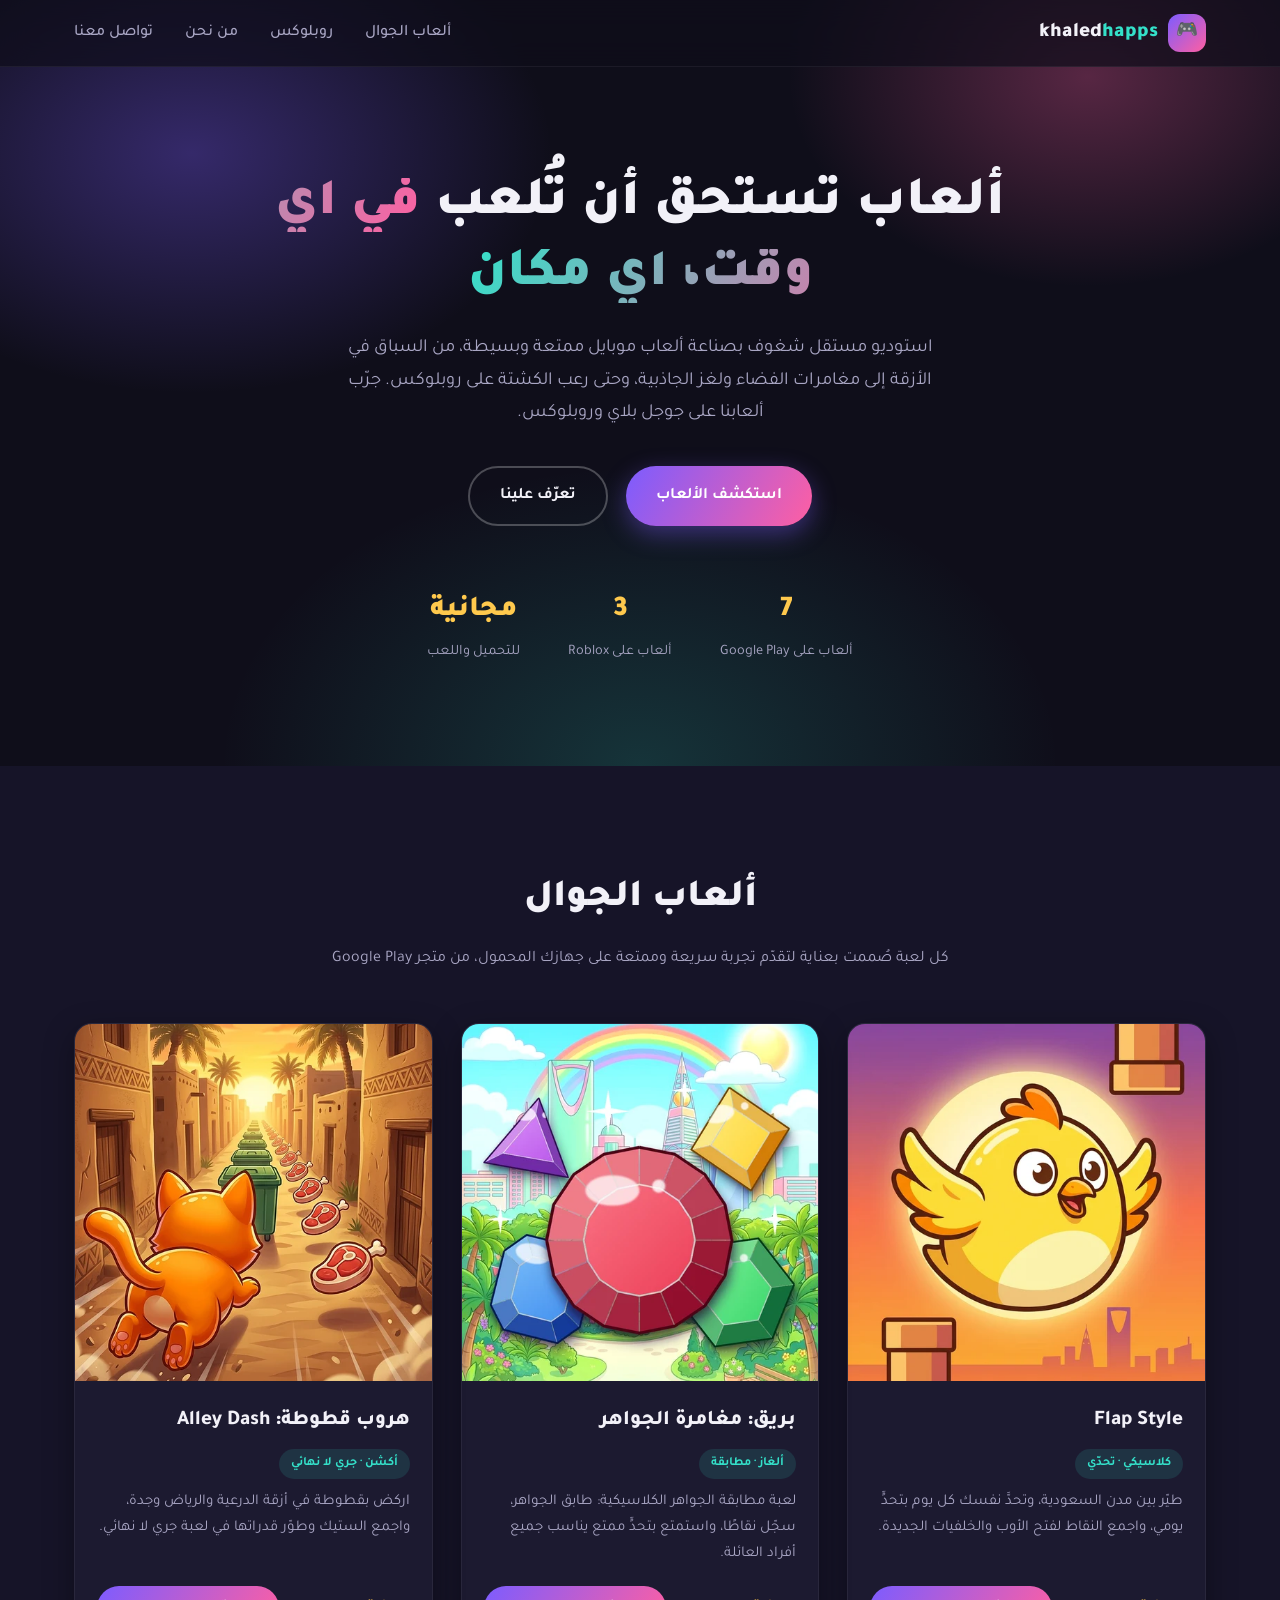
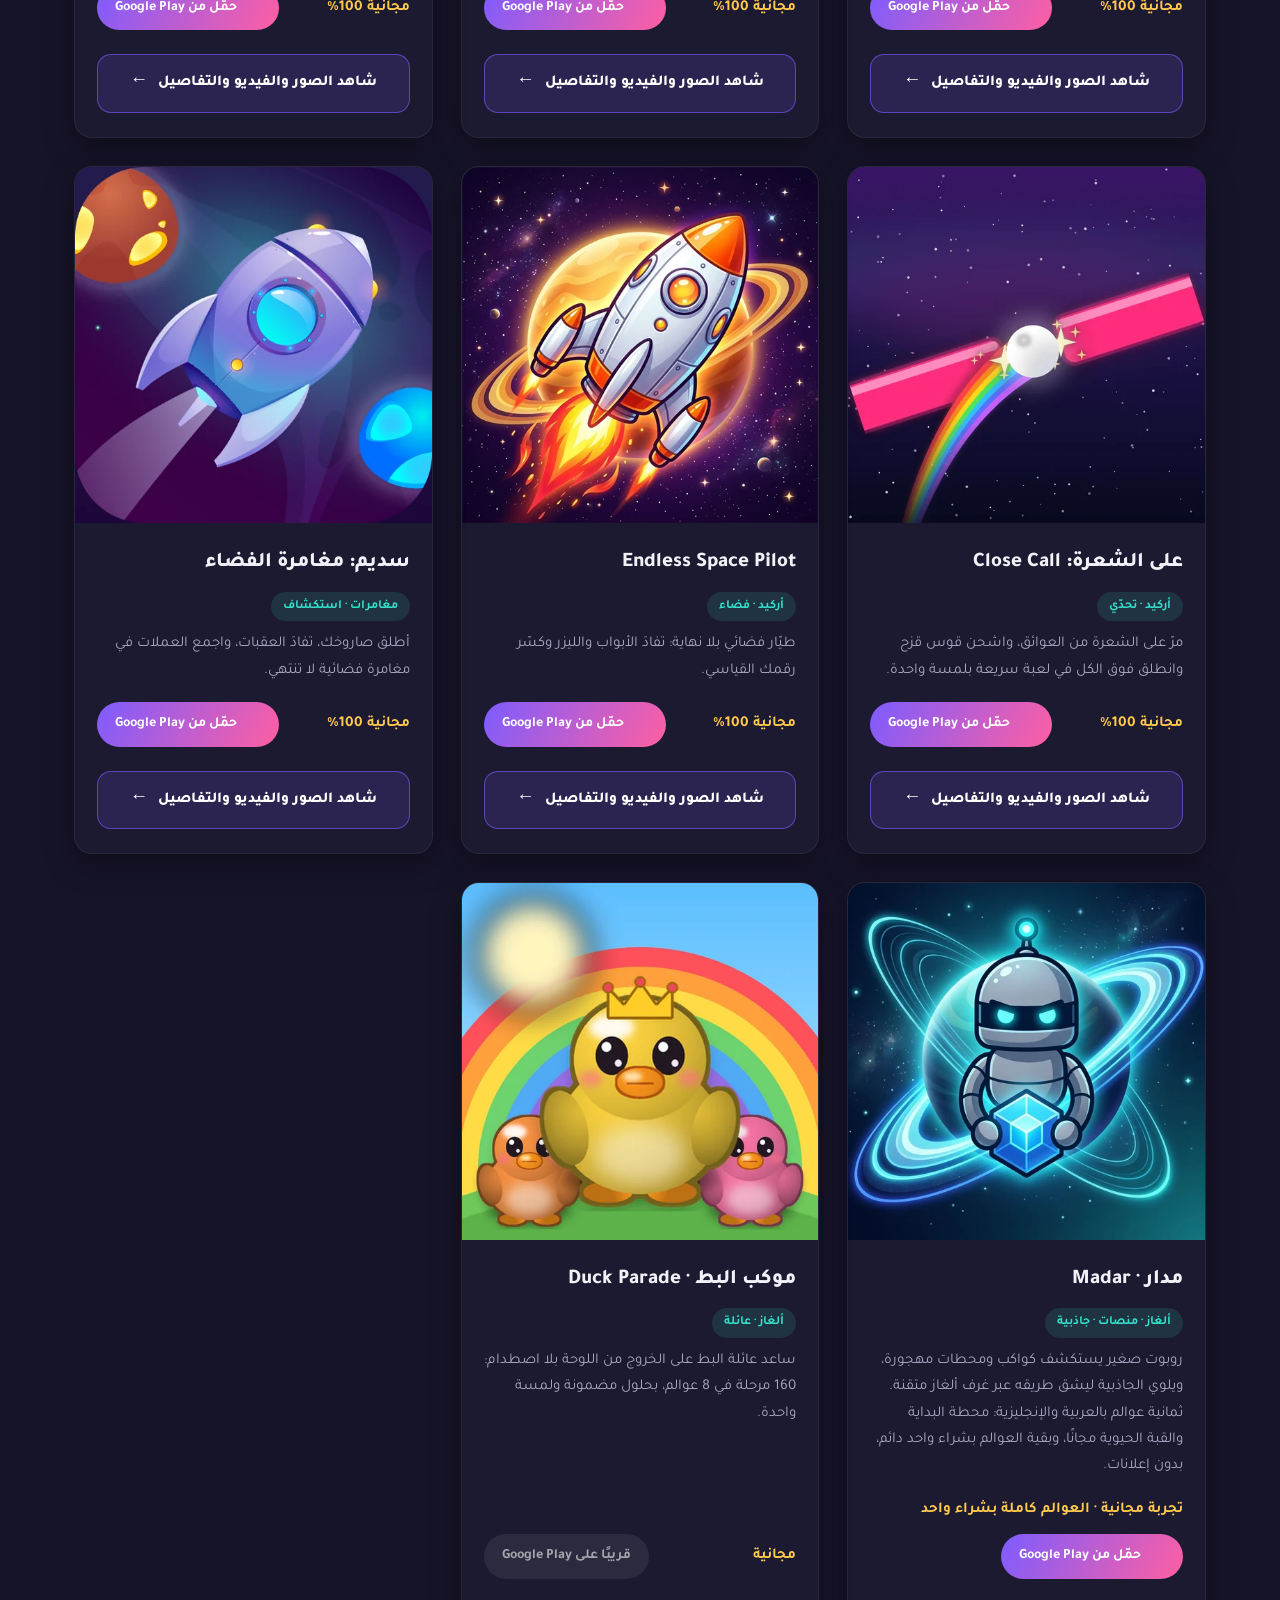
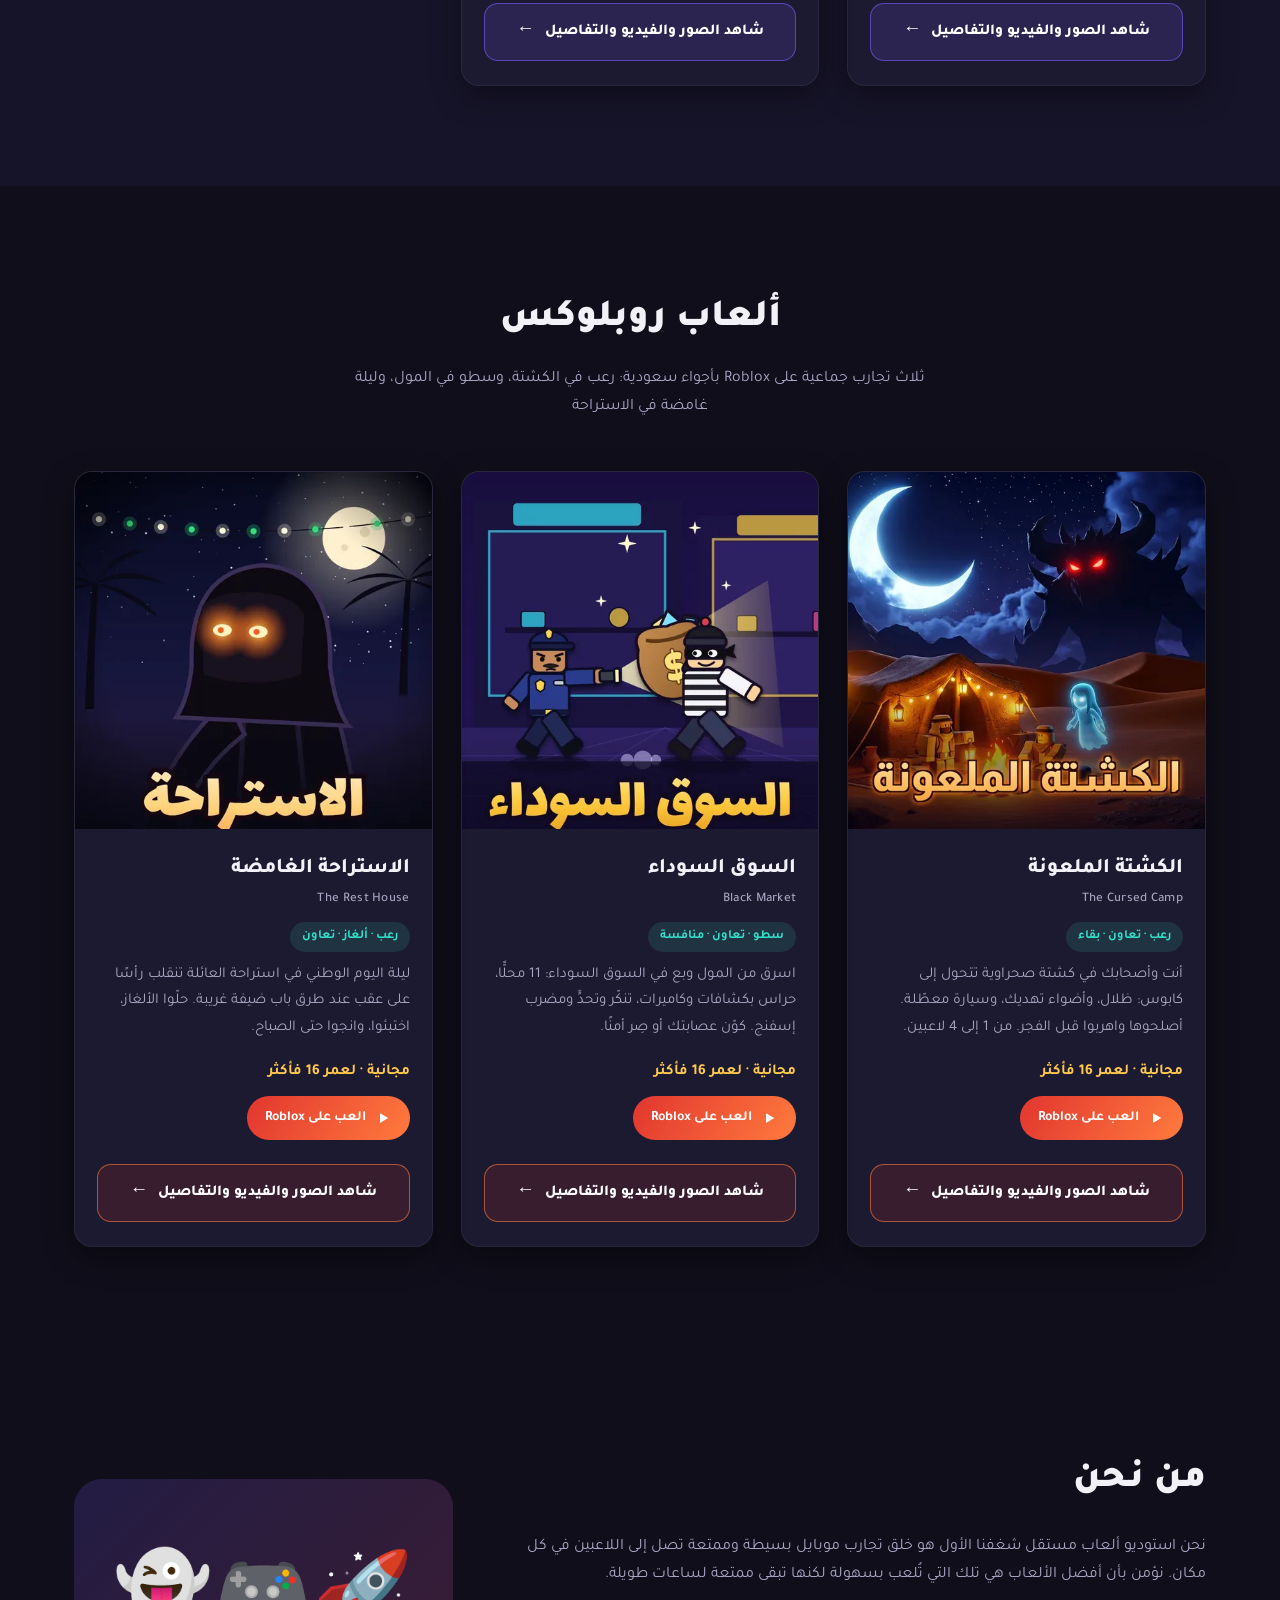
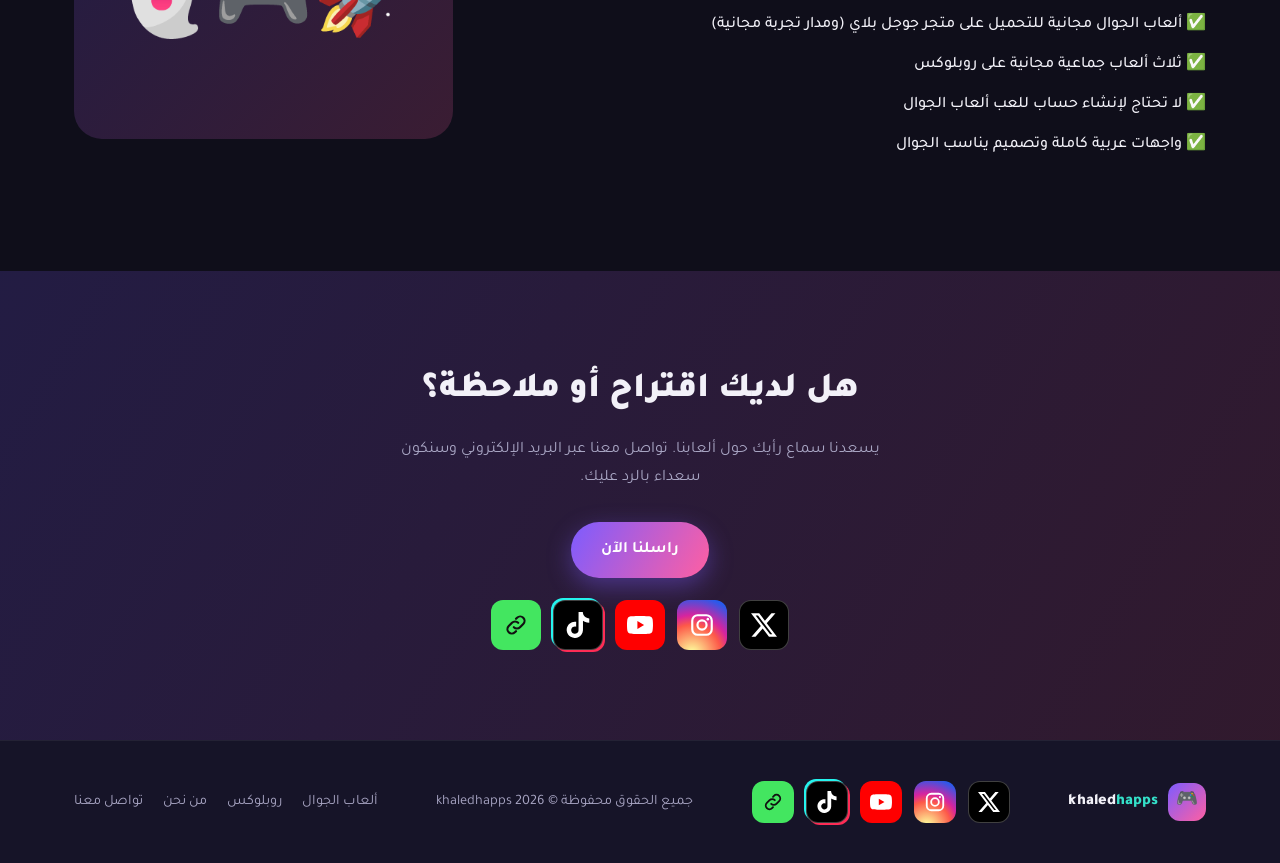
==== commit f8380d33: "Site: fix game videos, remove trailer/first design, stronger details button Co-Authored-By: Claude S" ====
--- a/index.html
+++ b/index.html
@@ -72,7 +72,7 @@
                حمّل من Google Play
             </a>
           </div>
-          <a class="more-link" href="games/flap-style.html">صور وفيديو وتفاصيل اللعبة ←</a>
+          <a class="more-link" href="games/flap-style.html"><span>شاهد الصور والفيديو والتفاصيل</span><span class="arr" aria-hidden="true">←</span></a>
         </div>
       </article>
 
@@ -90,7 +90,7 @@
                حمّل من Google Play
             </a>
           </div>
-          <a class="more-link" href="games/bareeq.html">صور وفيديو وتفاصيل اللعبة ←</a>
+          <a class="more-link" href="games/bareeq.html"><span>شاهد الصور والفيديو والتفاصيل</span><span class="arr" aria-hidden="true">←</span></a>
         </div>
       </article>
 
@@ -108,7 +108,7 @@
                حمّل من Google Play
             </a>
           </div>
-          <a class="more-link" href="games/alley-dash.html">صور وفيديو وتفاصيل اللعبة ←</a>
+          <a class="more-link" href="games/alley-dash.html"><span>شاهد الصور والفيديو والتفاصيل</span><span class="arr" aria-hidden="true">←</span></a>
         </div>
       </article>
 
@@ -126,7 +126,7 @@
                حمّل من Google Play
             </a>
           </div>
-          <a class="more-link" href="games/rainbow-jump.html">صور وفيديو وتفاصيل اللعبة ←</a>
+          <a class="more-link" href="games/rainbow-jump.html"><span>شاهد الصور والفيديو والتفاصيل</span><span class="arr" aria-hidden="true">←</span></a>
         </div>
       </article>
 
@@ -144,7 +144,7 @@
                حمّل من Google Play
             </a>
           </div>
-          <a class="more-link" href="games/space-pilot.html">صور وفيديو وتفاصيل اللعبة ←</a>
+          <a class="more-link" href="games/space-pilot.html"><span>شاهد الصور والفيديو والتفاصيل</span><span class="arr" aria-hidden="true">←</span></a>
         </div>
       </article>
 
@@ -162,7 +162,7 @@
                حمّل من Google Play
             </a>
           </div>
-          <a class="more-link" href="games/sadeem.html">صور وفيديو وتفاصيل اللعبة ←</a>
+          <a class="more-link" href="games/sadeem.html"><span>شاهد الصور والفيديو والتفاصيل</span><span class="arr" aria-hidden="true">←</span></a>
         </div>
       </article>
 
@@ -180,7 +180,7 @@
                حمّل من Google Play
             </a>
           </div>
-          <a class="more-link" href="games/madar.html">صور وفيديو وتفاصيل اللعبة ←</a>
+          <a class="more-link" href="games/madar.html"><span>شاهد الصور والفيديو والتفاصيل</span><span class="arr" aria-hidden="true">←</span></a>
         </div>
       </article>
 
@@ -194,7 +194,7 @@
             <div class="rating">مجانية</div>
             <span class="play-btn soon">قريبًا على Google Play</span>
           </div>
-          <a class="more-link" href="games/duck-parade.html">صور وفيديو وتفاصيل اللعبة ←</a>
+          <a class="more-link" href="games/duck-parade.html"><span>شاهد الصور والفيديو والتفاصيل</span><span class="arr" aria-hidden="true">←</span></a>
         </div>
       </article>
 
@@ -226,7 +226,7 @@
                العب على Roblox
             </a>
           </div>
-          <a class="more-link" href="games/cursed-camp.html">صور وفيديو وتفاصيل اللعبة ←</a>
+          <a class="more-link" href="games/cursed-camp.html"><span>شاهد الصور والفيديو والتفاصيل</span><span class="arr" aria-hidden="true">←</span></a>
         </div>
       </article>
 
@@ -244,7 +244,7 @@
                العب على Roblox
             </a>
           </div>
-          <a class="more-link" href="games/black-market.html">صور وفيديو وتفاصيل اللعبة ←</a>
+          <a class="more-link" href="games/black-market.html"><span>شاهد الصور والفيديو والتفاصيل</span><span class="arr" aria-hidden="true">←</span></a>
         </div>
       </article>
 
@@ -262,7 +262,7 @@
                العب على Roblox
             </a>
           </div>
-          <a class="more-link" href="games/rest-house.html">صور وفيديو وتفاصيل اللعبة ←</a>
+          <a class="more-link" href="games/rest-house.html"><span>شاهد الصور والفيديو والتفاصيل</span><span class="arr" aria-hidden="true">←</span></a>
         </div>
       </article>
 
--- a/css/style.css
+++ b/css/style.css
@@ -336,8 +336,6 @@
 /* ===== Game pages ===== */
 .game-media a{ display:block; width:100%; height:100%; }
 .game-info h3 a:hover{ color: var(--accent); }
-.more-link{ margin-top:10px; font-size:.86rem; font-weight:700; color: var(--accent); }
-.more-link:hover{ text-decoration: underline; }
 .g-hero{ position:relative; padding: 130px 0 50px; overflow:hidden; }
 .g-hero .hero-bg{ position:absolute; inset:0; z-index:0;
   background: radial-gradient(600px 400px at 15% 20%, rgba(124,92,255,.35), transparent 60%), radial-gradient(500px 350px at 85% 10%, rgba(255,95,162,.3), transparent 60%); }
@@ -381,3 +379,13 @@
   .shot{ height: 360px; } .shot.land{ height: 210px; }
   .video-box{ width: 100%; max-width: 280px; }
 }
+
+/* detail-page button on cards */
+.more-link{ display:flex; align-items:center; justify-content:center; gap:10px; margin-top:14px; padding:12px 16px; border-radius:14px;
+  font-weight:800; font-size:.95rem; color:#fff; background: rgba(124,92,255,.16); border:1.5px solid rgba(124,92,255,.6);
+  transition: transform .2s ease, background .2s ease, box-shadow .2s ease; }
+.more-link .arr{ font-size:1.15rem; transition: transform .2s ease; }
+.more-link:hover{ background: linear-gradient(120deg, var(--primary), var(--primary-2)); border-color: transparent; transform: translateY(-2px); box-shadow: 0 10px 22px rgba(124,92,255,.4); }
+.more-link:hover .arr{ transform: translateX(-5px); }
+.roblox .more-link{ background: rgba(226,54,47,.14); border-color: rgba(255,122,61,.6); }
+.roblox .more-link:hover{ background: linear-gradient(120deg, #e2362f, #ff7a3d); box-shadow: 0 10px 22px rgba(226,54,47,.4); }
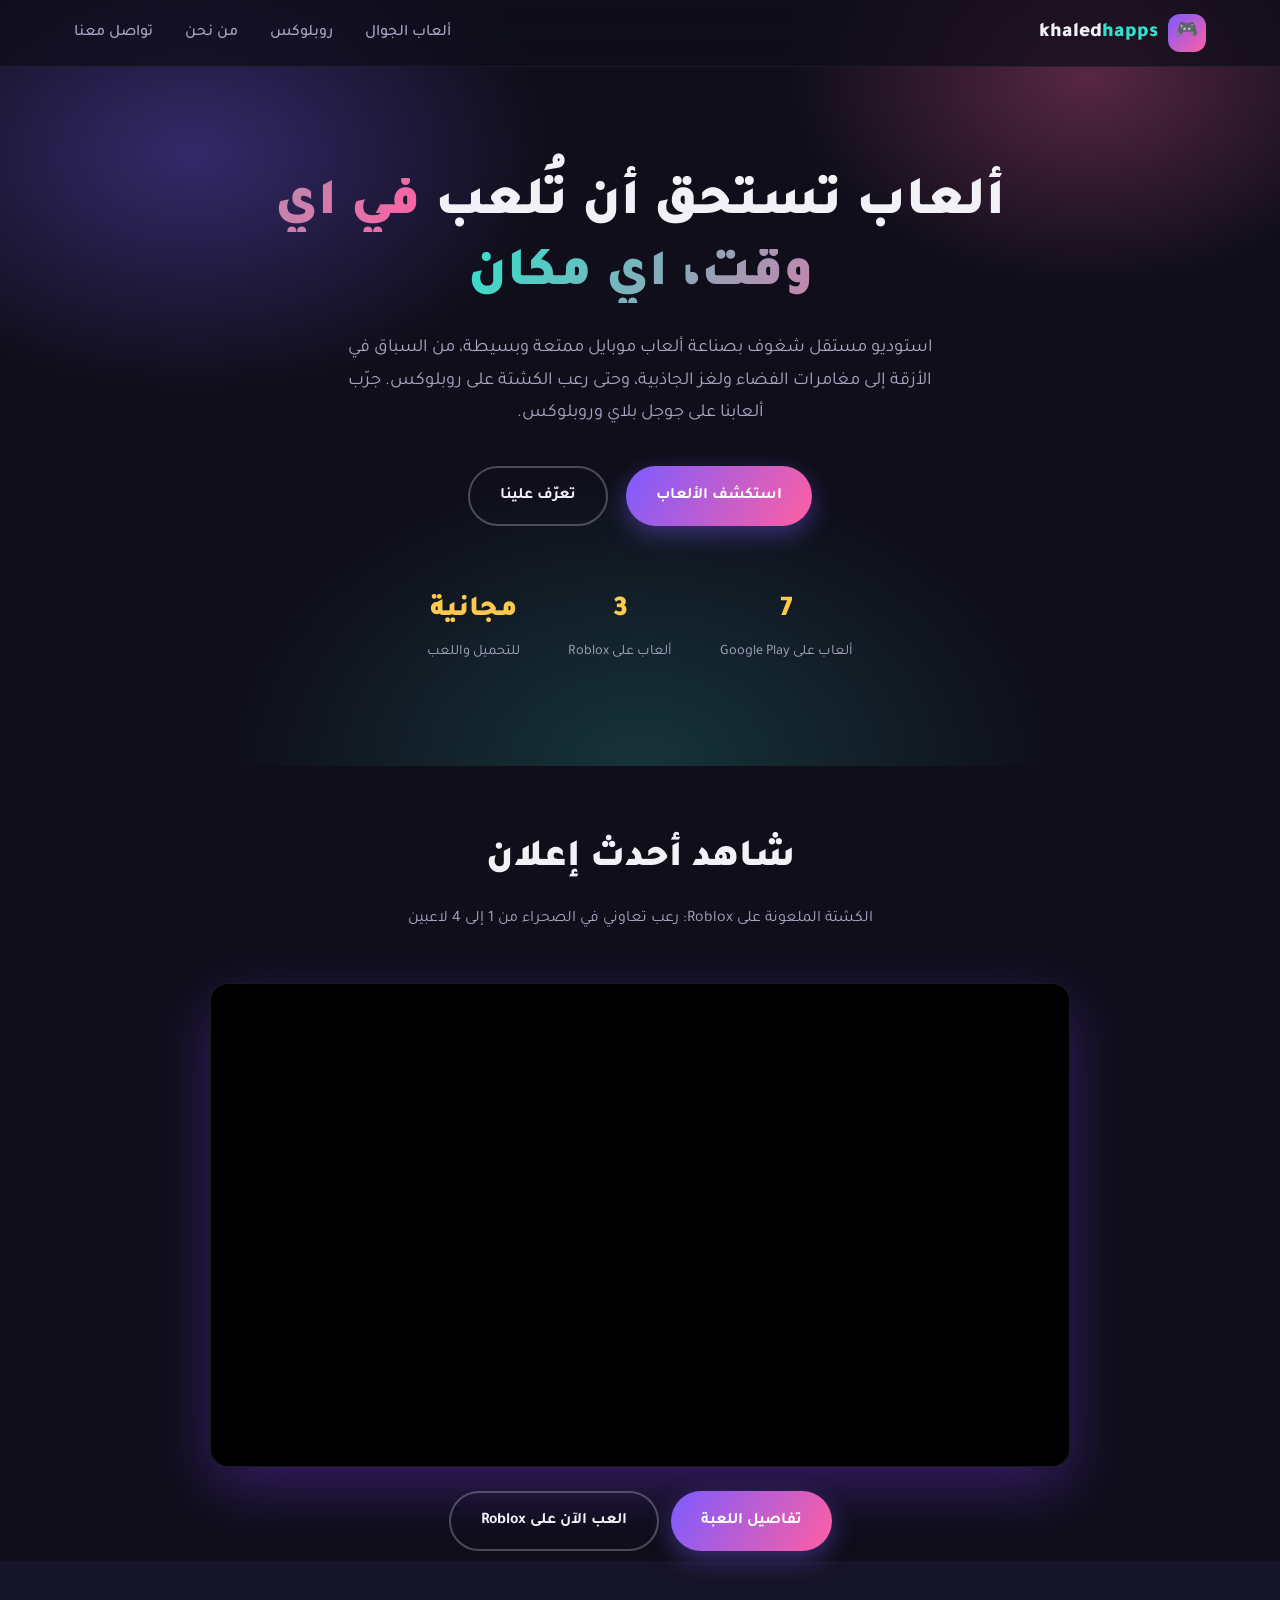
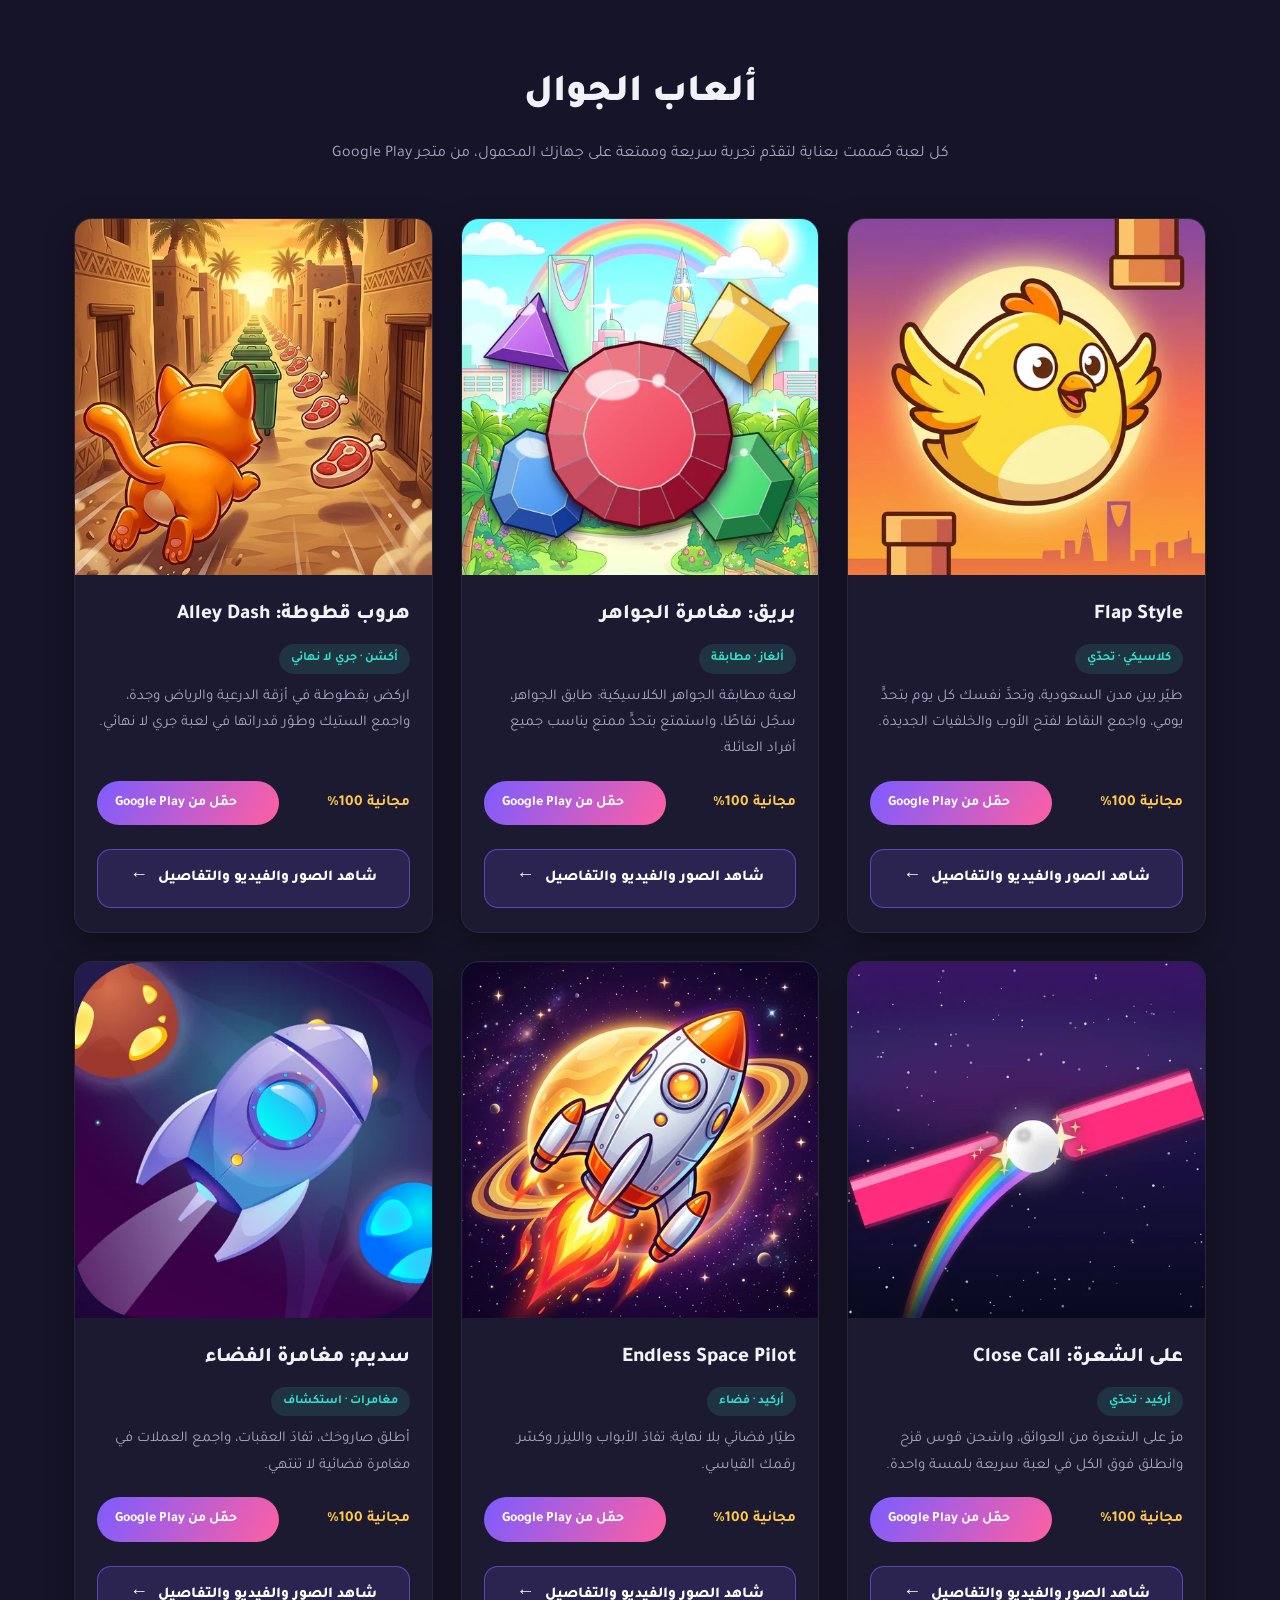
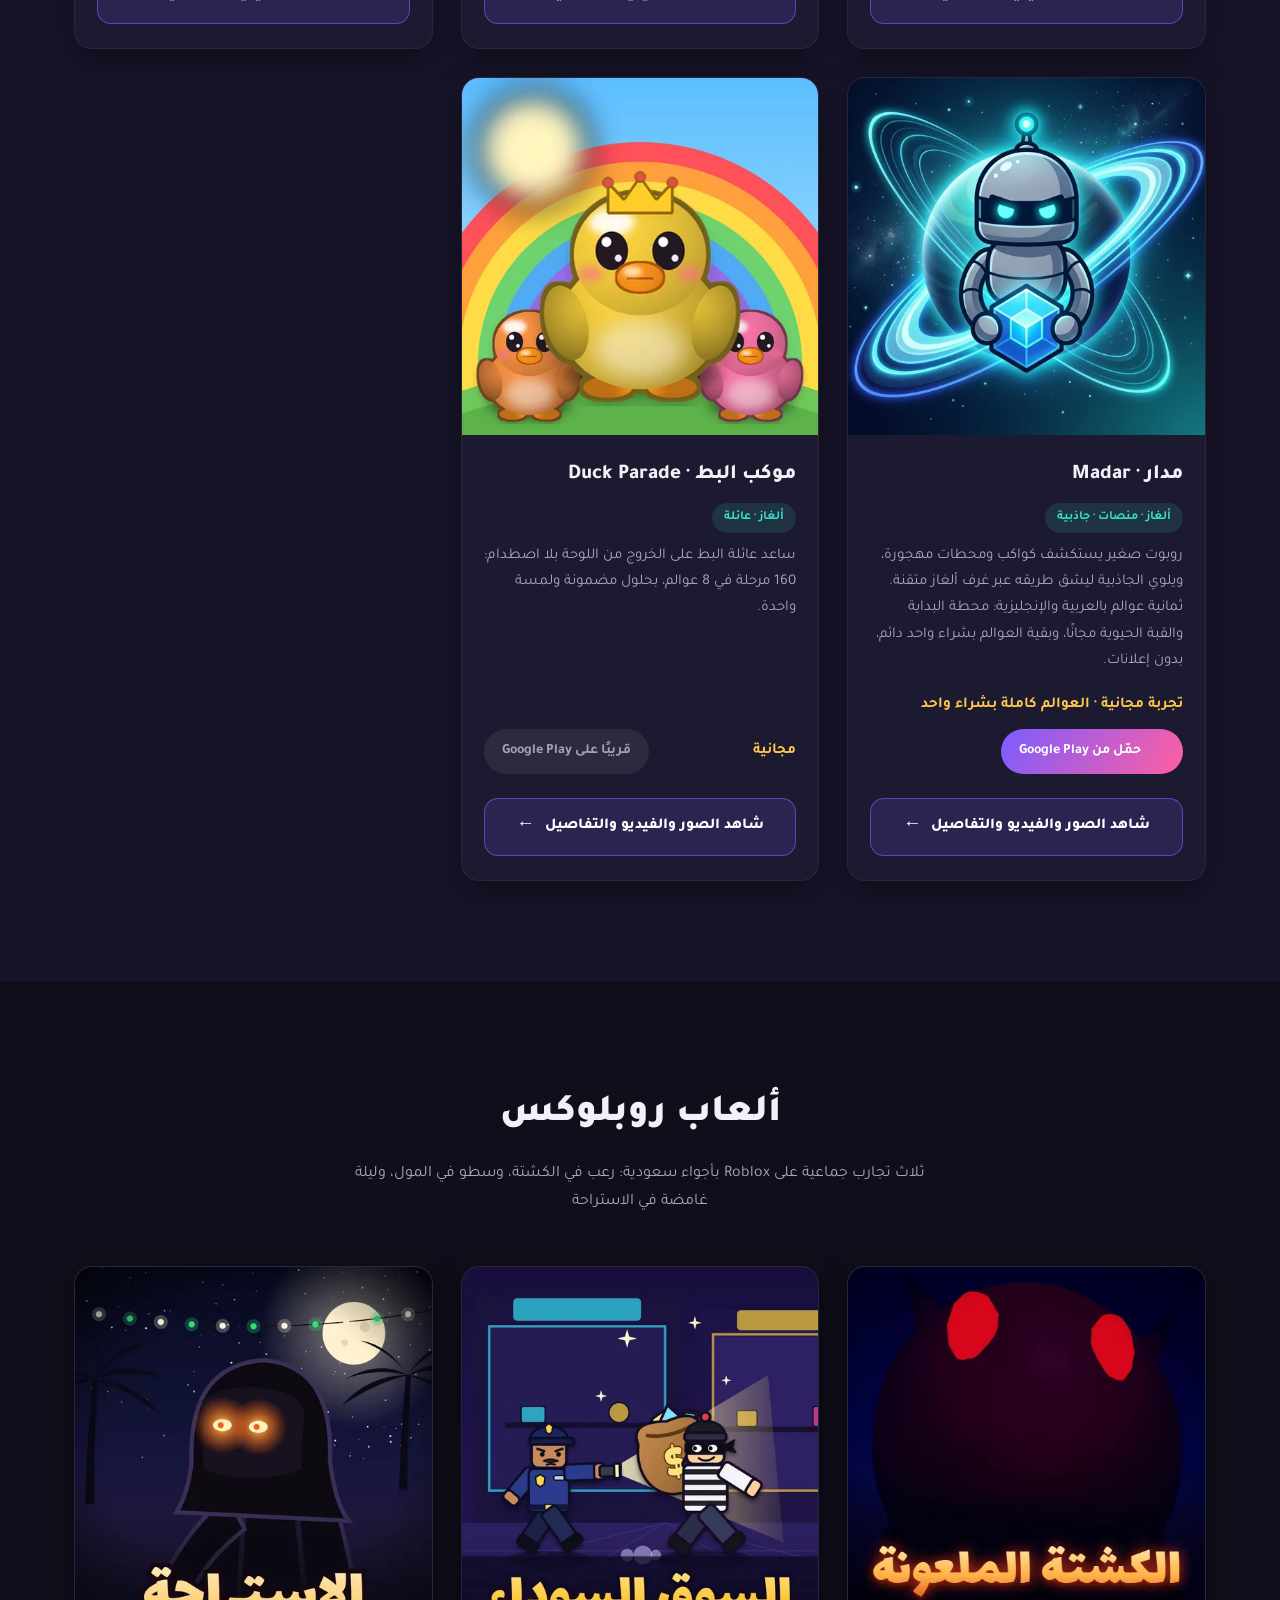
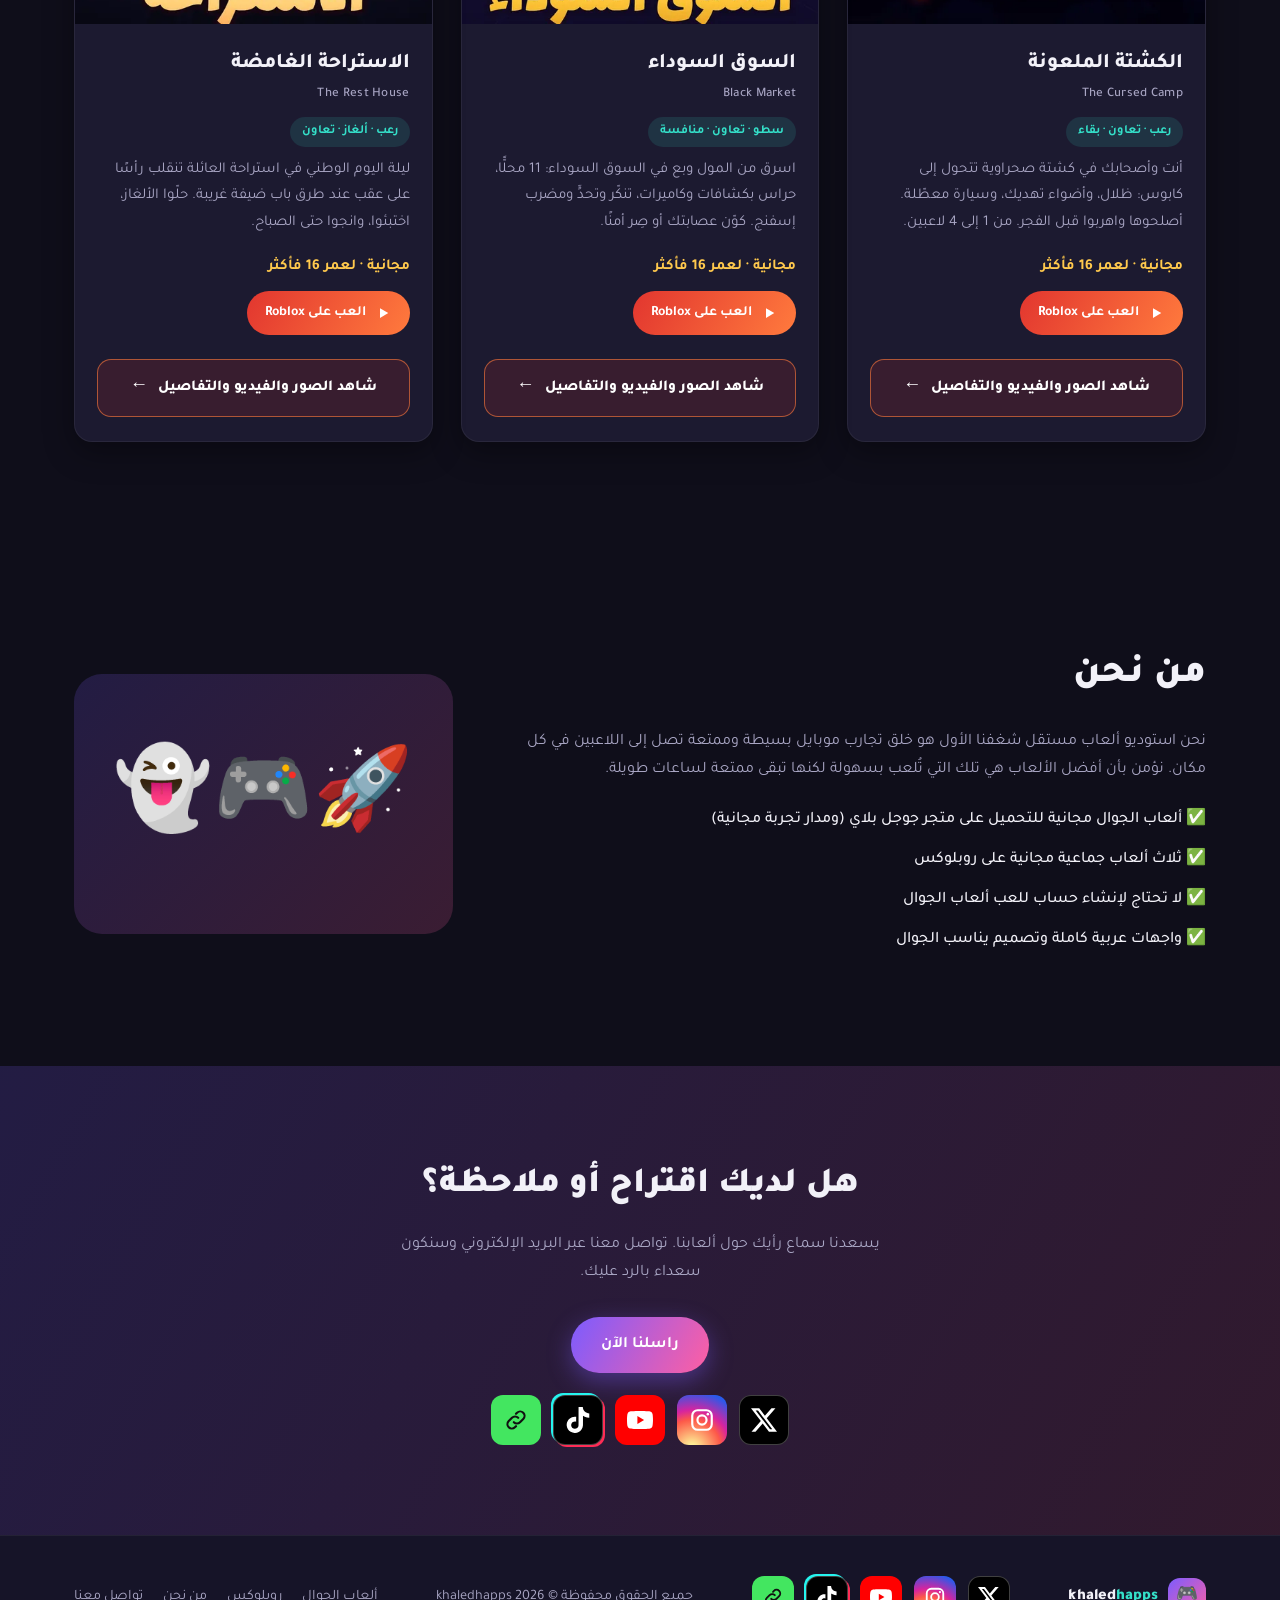
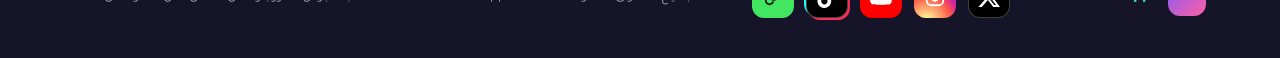
==== commit 13e995ee: "Site: featured trailer video on home page Co-Authored-By: Claude Sonnet 5.5 <noreply@anthropic.com>" ====
--- a/index.html
+++ b/index.html
@@ -48,6 +48,23 @@
   </div>
 </section>
 
+<!-- ===== Featured video ===== -->
+<section class="featured" id="featured">
+  <div class="container">
+    <div class="section-head">
+      <h2>شاهد أحدث إعلان</h2>
+      <p>الكشتة الملعونة على Roblox: رعب تعاوني في الصحراء من 1 إلى 4 لاعبين</p>
+    </div>
+    <div class="featured-video">
+      <iframe loading="lazy" src="https://www.youtube-nocookie.com/embed/hlJ_35ytVeg" title="إعلان الكشتة الملعونة" allow="accelerometer; encrypted-media; picture-in-picture" allowfullscreen></iframe>
+    </div>
+    <div class="featured-actions">
+      <a class="btn btn-primary" href="games/cursed-camp.html">تفاصيل اللعبة</a>
+      <a class="btn btn-outline" target="_blank" rel="noopener noreferrer" href="https://www.roblox.com/games/92289800647087">العب الآن على Roblox</a>
+    </div>
+  </div>
+</section>
+
 <!-- ===== Games Grid ===== -->
 <section class="games" id="games">
   <div class="container">
--- a/css/style.css
+++ b/css/style.css
@@ -389,3 +389,10 @@
 .more-link:hover .arr{ transform: translateX(-5px); }
 .roblox .more-link{ background: rgba(226,54,47,.14); border-color: rgba(255,122,61,.6); }
 .roblox .more-link:hover{ background: linear-gradient(120deg, #e2362f, #ff7a3d); box-shadow: 0 10px 22px rgba(226,54,47,.4); }
+
+
+/* ===== Featured video ===== */
+.featured{ padding: 60px 0 10px; }
+.featured-video{ max-width: 860px; margin: 0 auto; aspect-ratio:16/9; border-radius: var(--radius); overflow:hidden; background:#000; box-shadow: 0 20px 60px rgba(124,58,237,.35); border:1px solid rgba(255,255,255,.1); }
+.featured-video iframe{ width:100%; height:100%; border:0; display:block; }
+.featured-actions{ display:flex; gap:12px; justify-content:center; flex-wrap:wrap; margin-top:24px; }
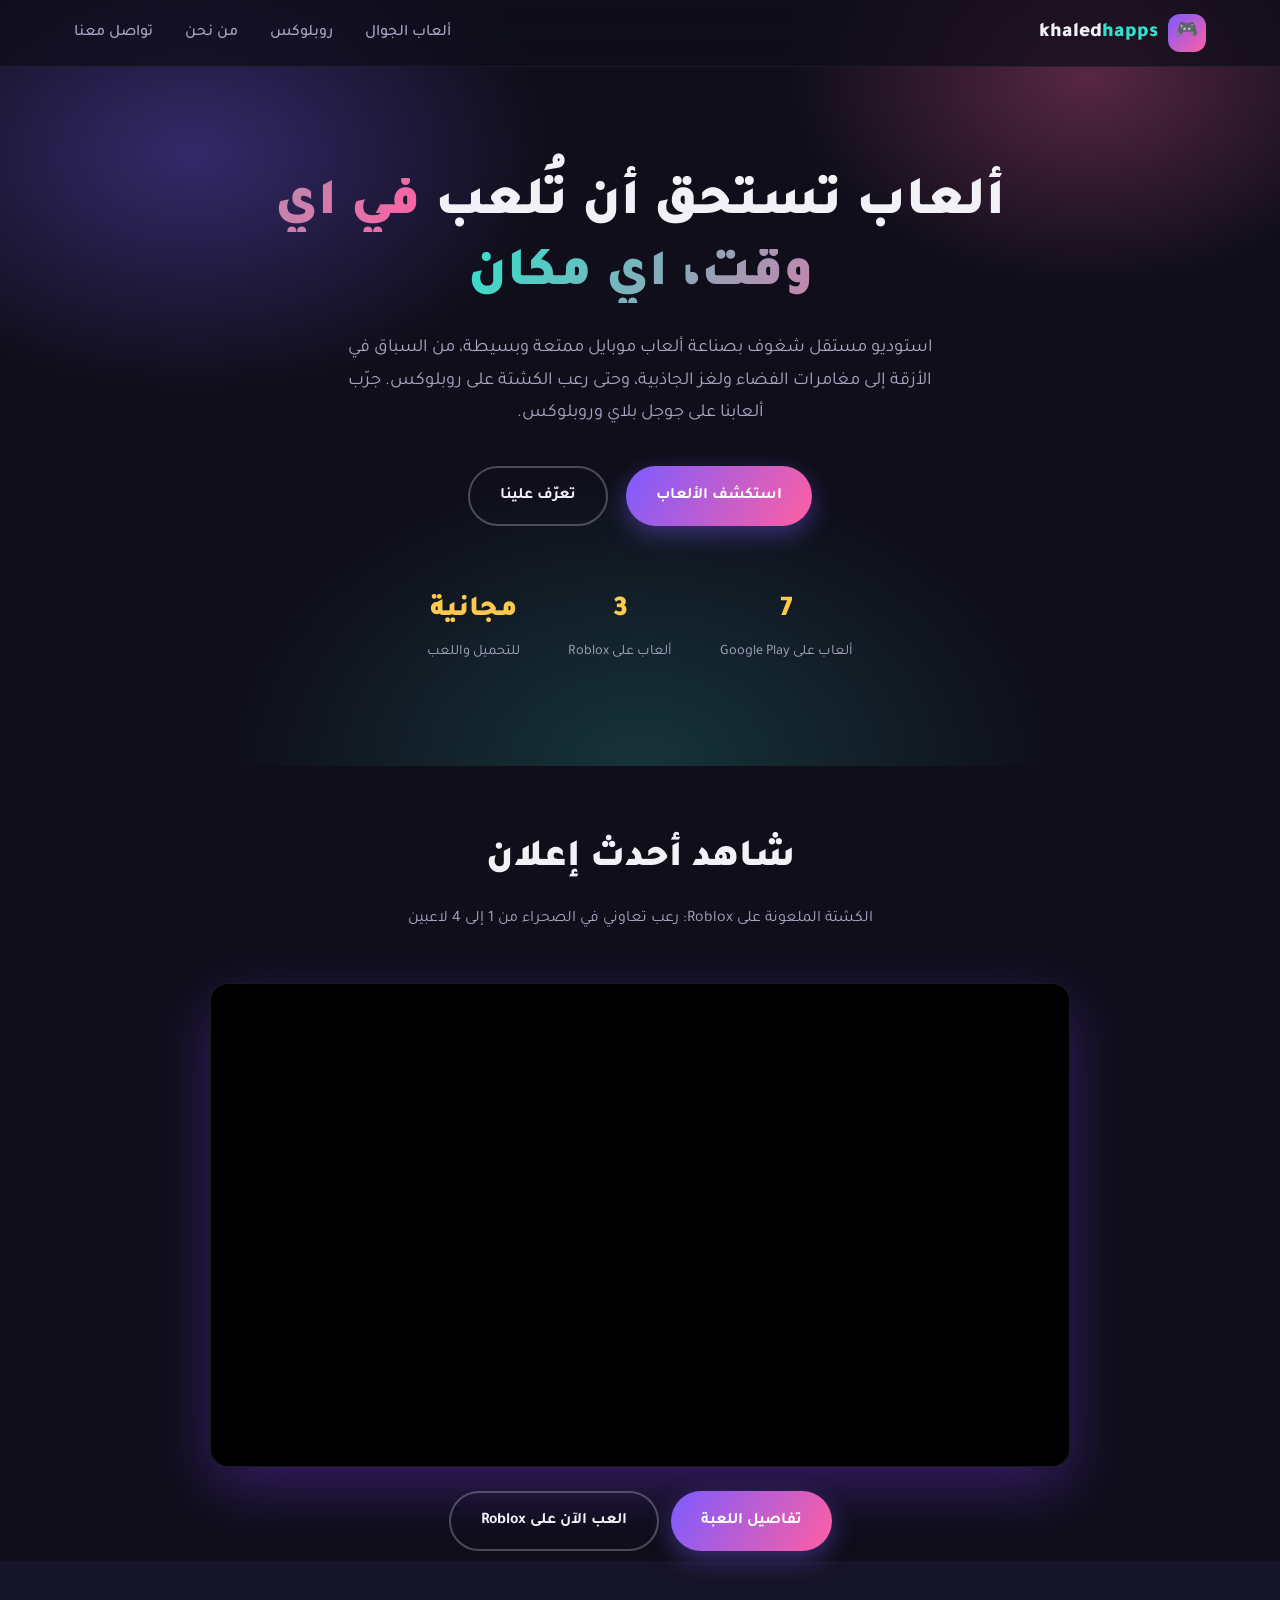
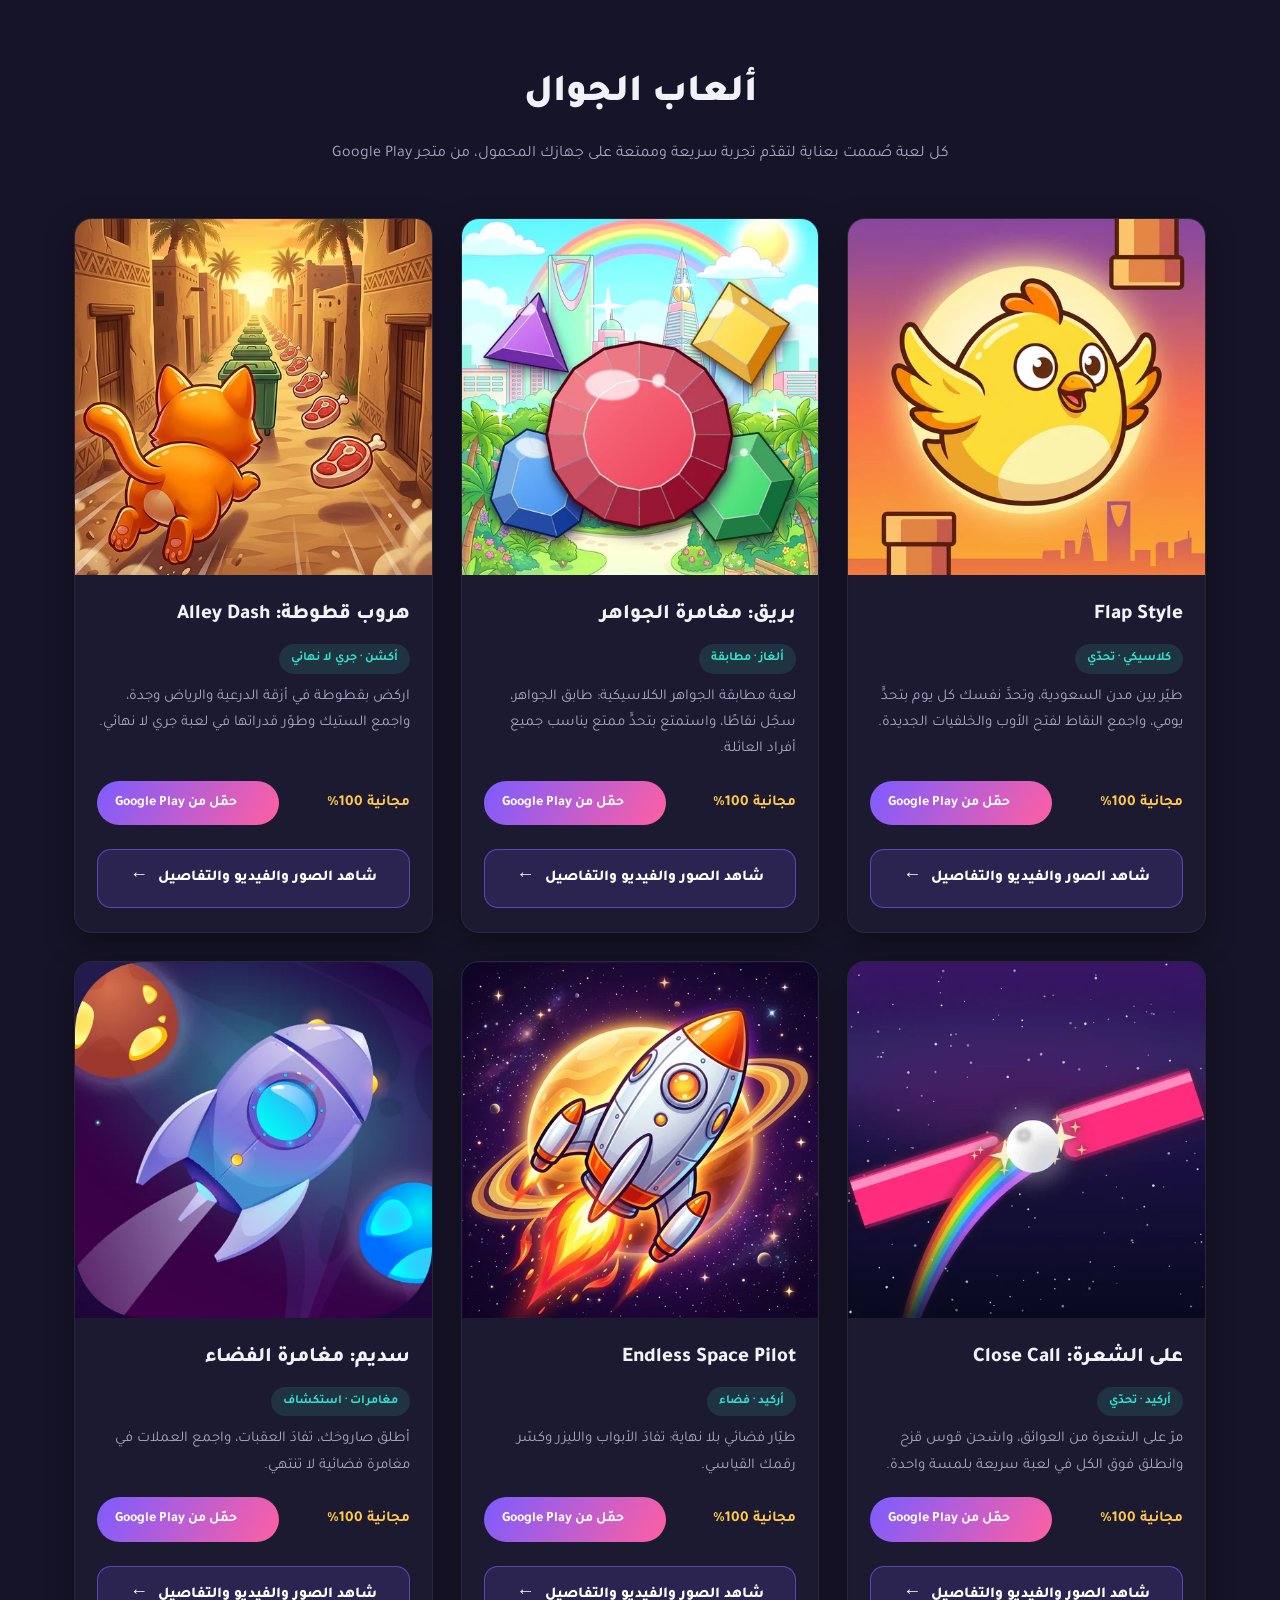
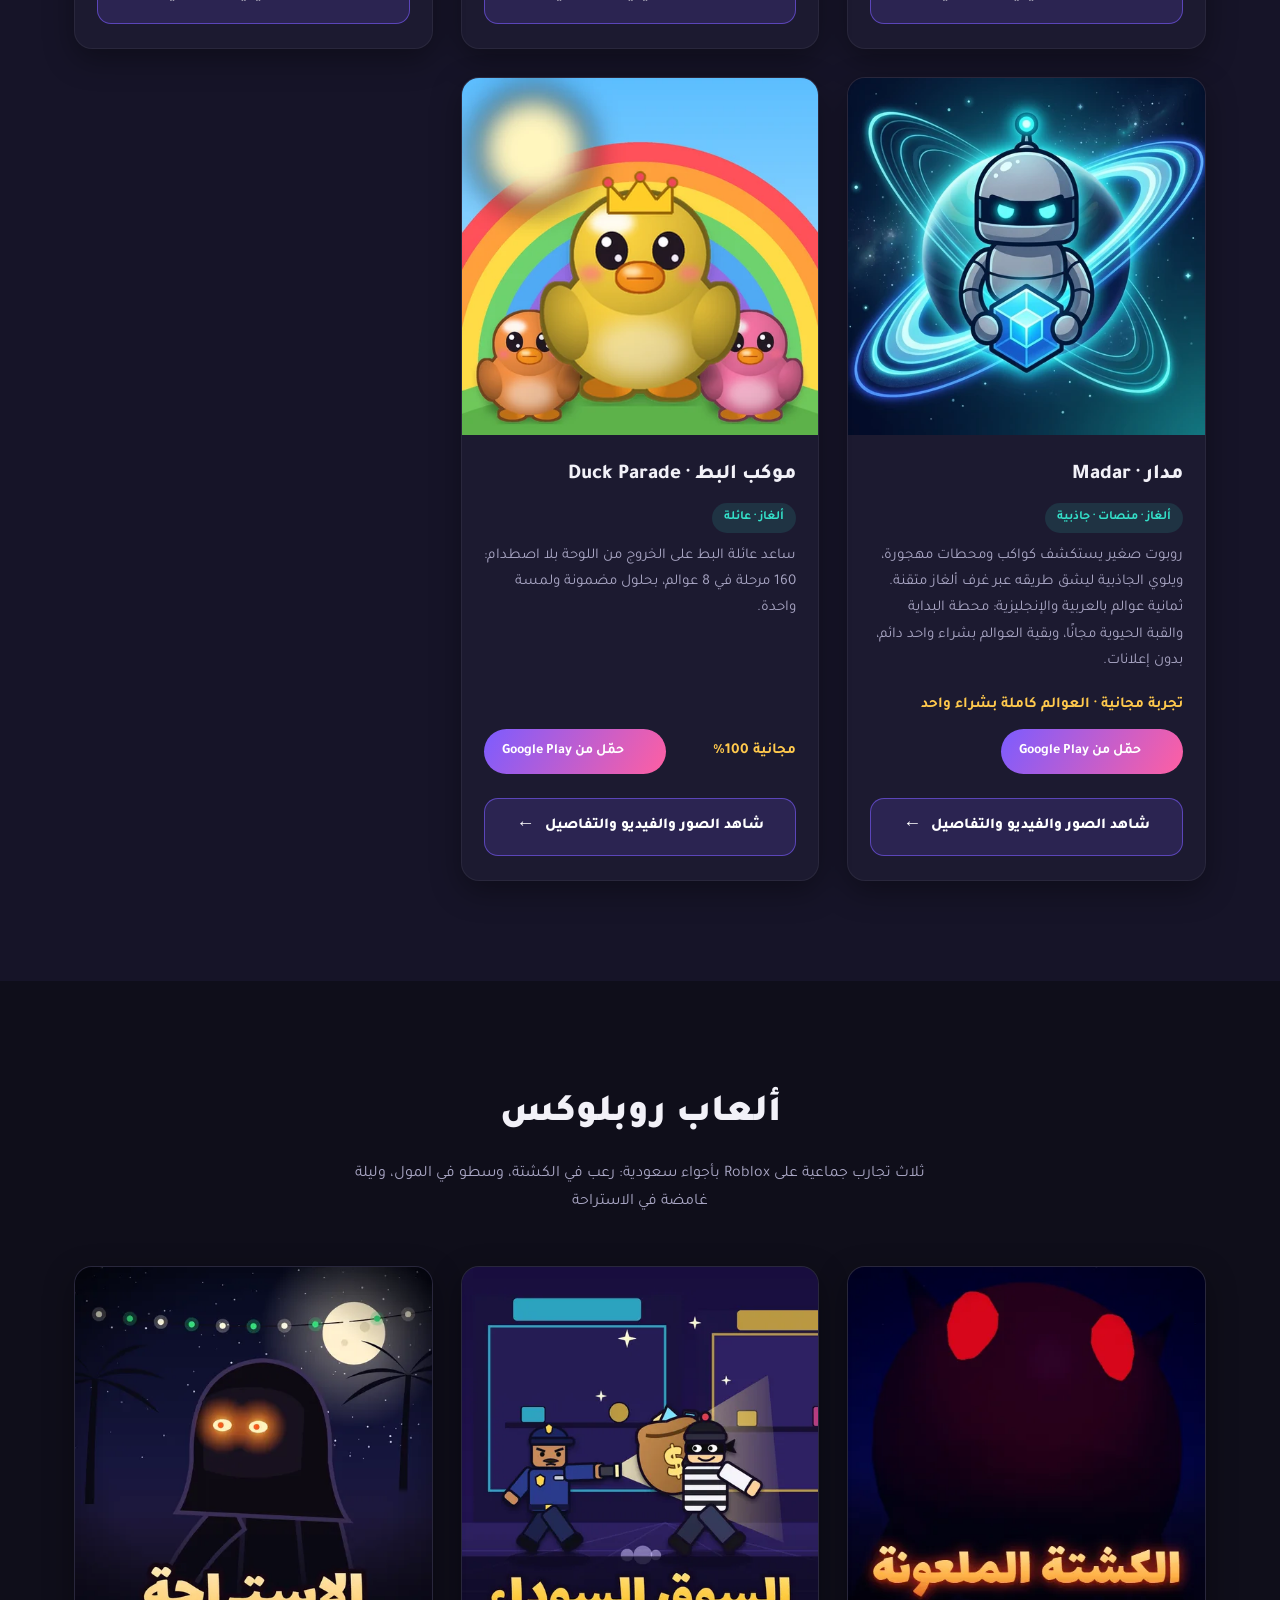
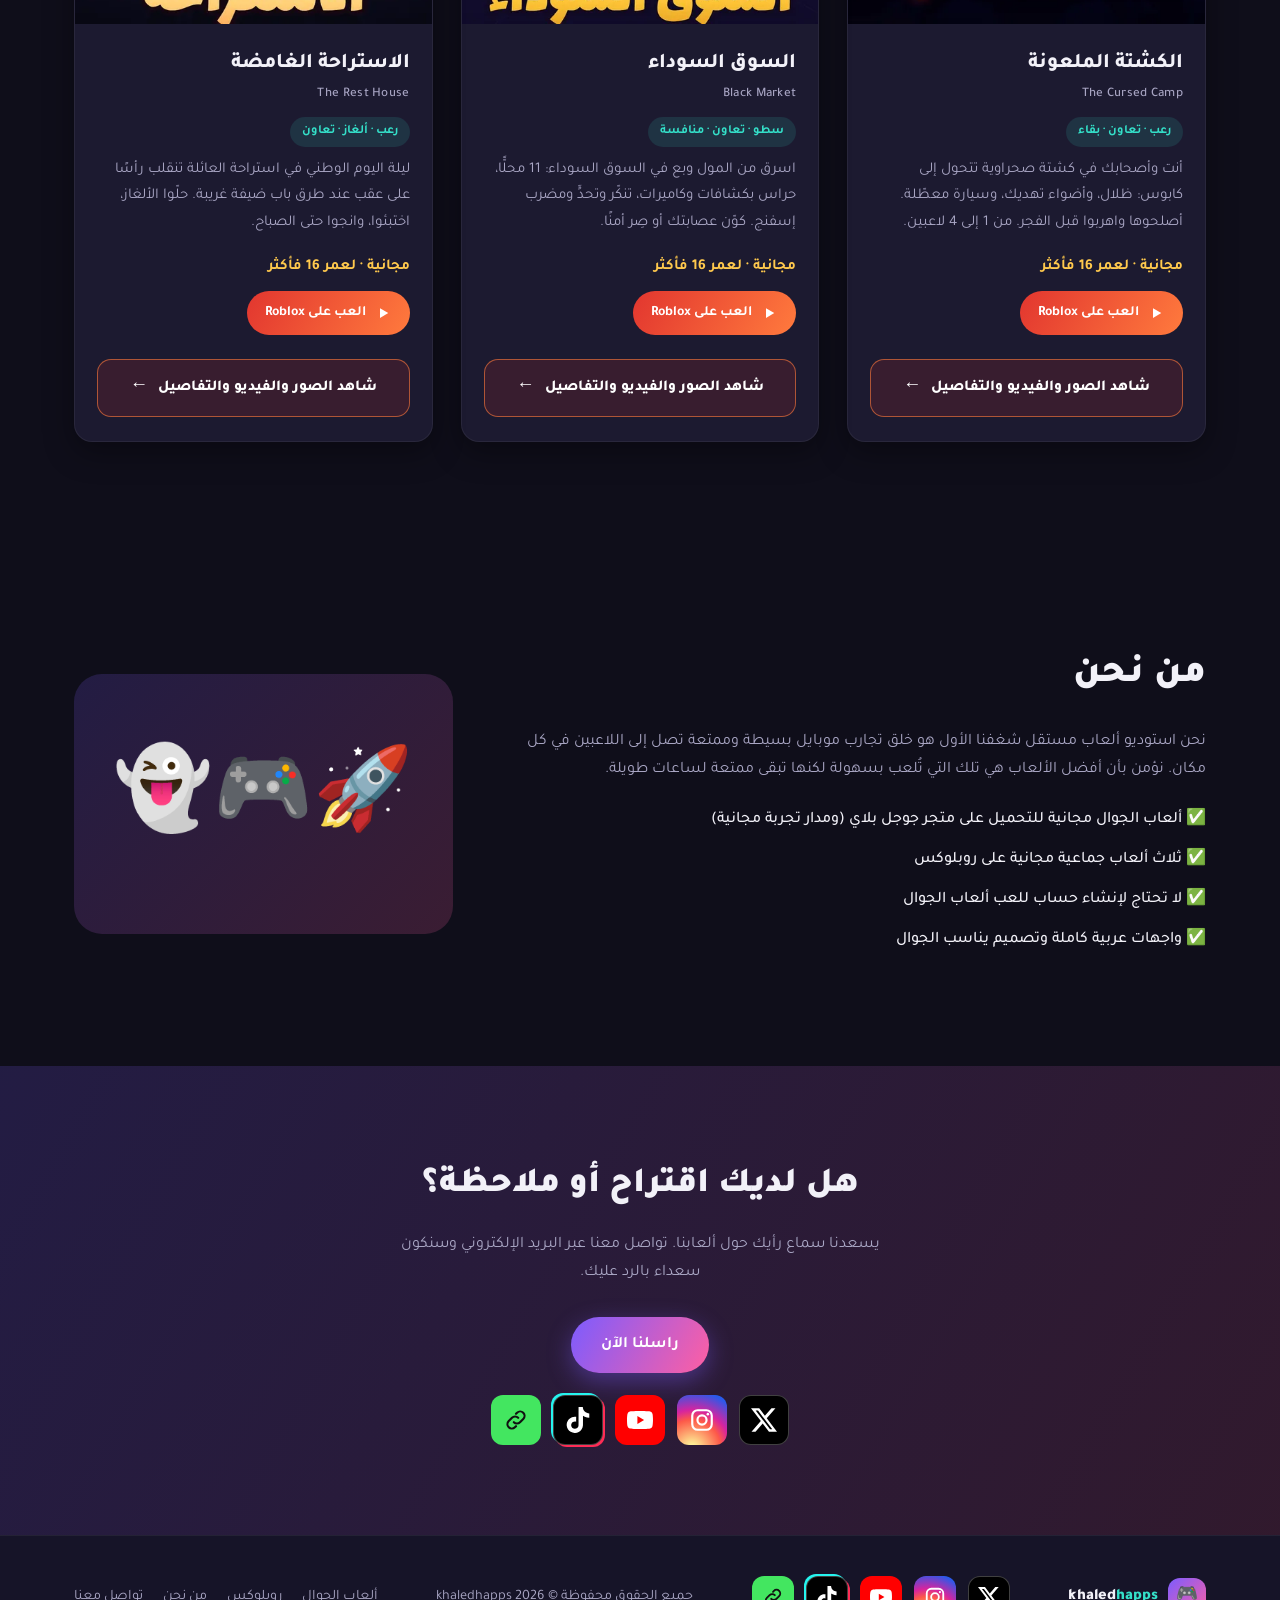
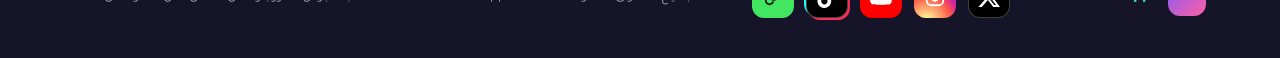
==== commit a5db5f38: "Duck Parade is live on Google Play: switch buttons to the store link Co-Authored-By: Claude Opus 5.5" ====
--- a/index.html
+++ b/index.html
@@ -208,8 +208,12 @@
           <span class="genre">ألغاز · عائلة</span>
           <p>ساعد عائلة البط على الخروج من اللوحة بلا اصطدام: 160 مرحلة في 8 عوالم، بحلول مضمونة ولمسة واحدة.</p>
           <div class="card-footer">
-            <div class="rating">مجانية</div>
-            <span class="play-btn soon">قريبًا على Google Play</span>
+            <div class="rating">مجانية 100%</div>
+            <a class="play-btn" target="_blank" rel="noopener noreferrer"
+               href="https://play.google.com/store/apps/details?id=com.mygames.duckparade">
+               <img src="https://upload.wikimedia.org/wikipedia/commons/d/d0/Google_Play_Arrow_logo.svg" alt="" class="gp-icon">
+               حمّل من Google Play
+            </a>
           </div>
           <a class="more-link" href="games/duck-parade.html"><span>شاهد الصور والفيديو والتفاصيل</span><span class="arr" aria-hidden="true">←</span></a>
         </div>
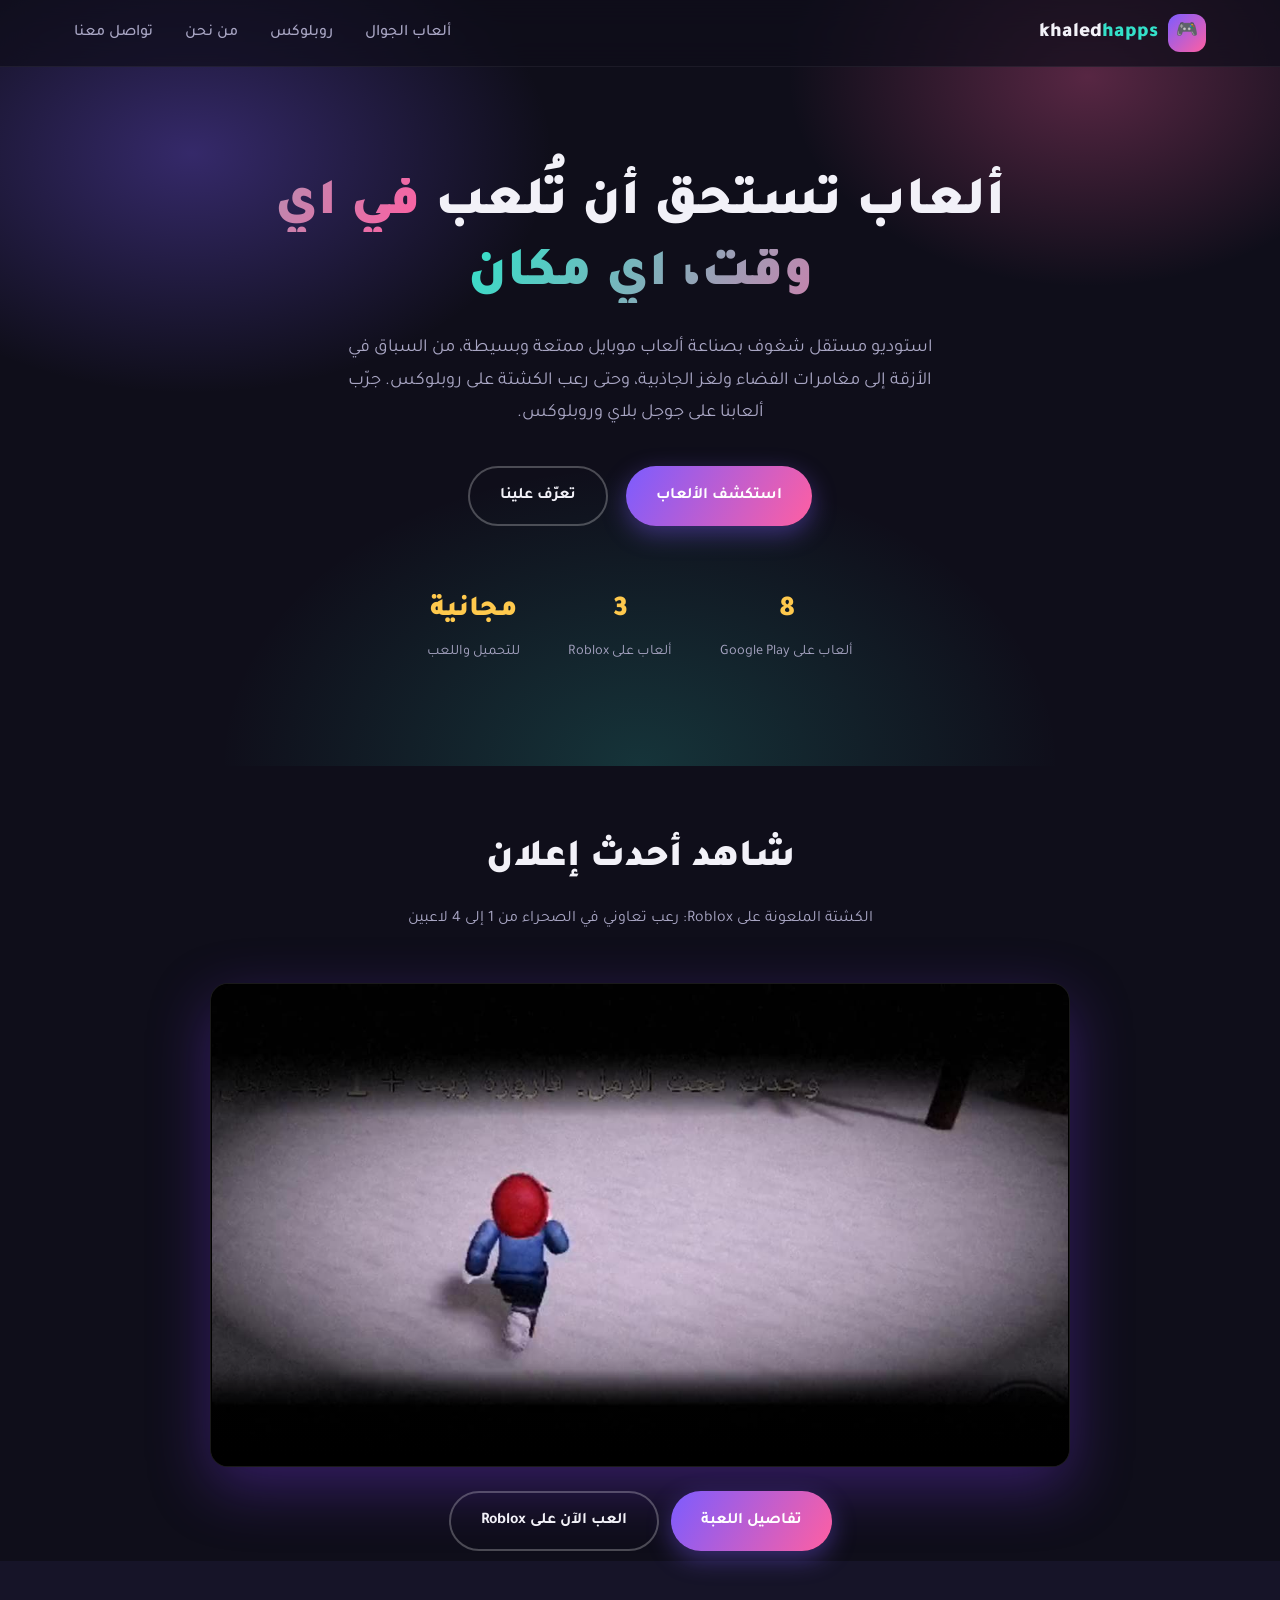
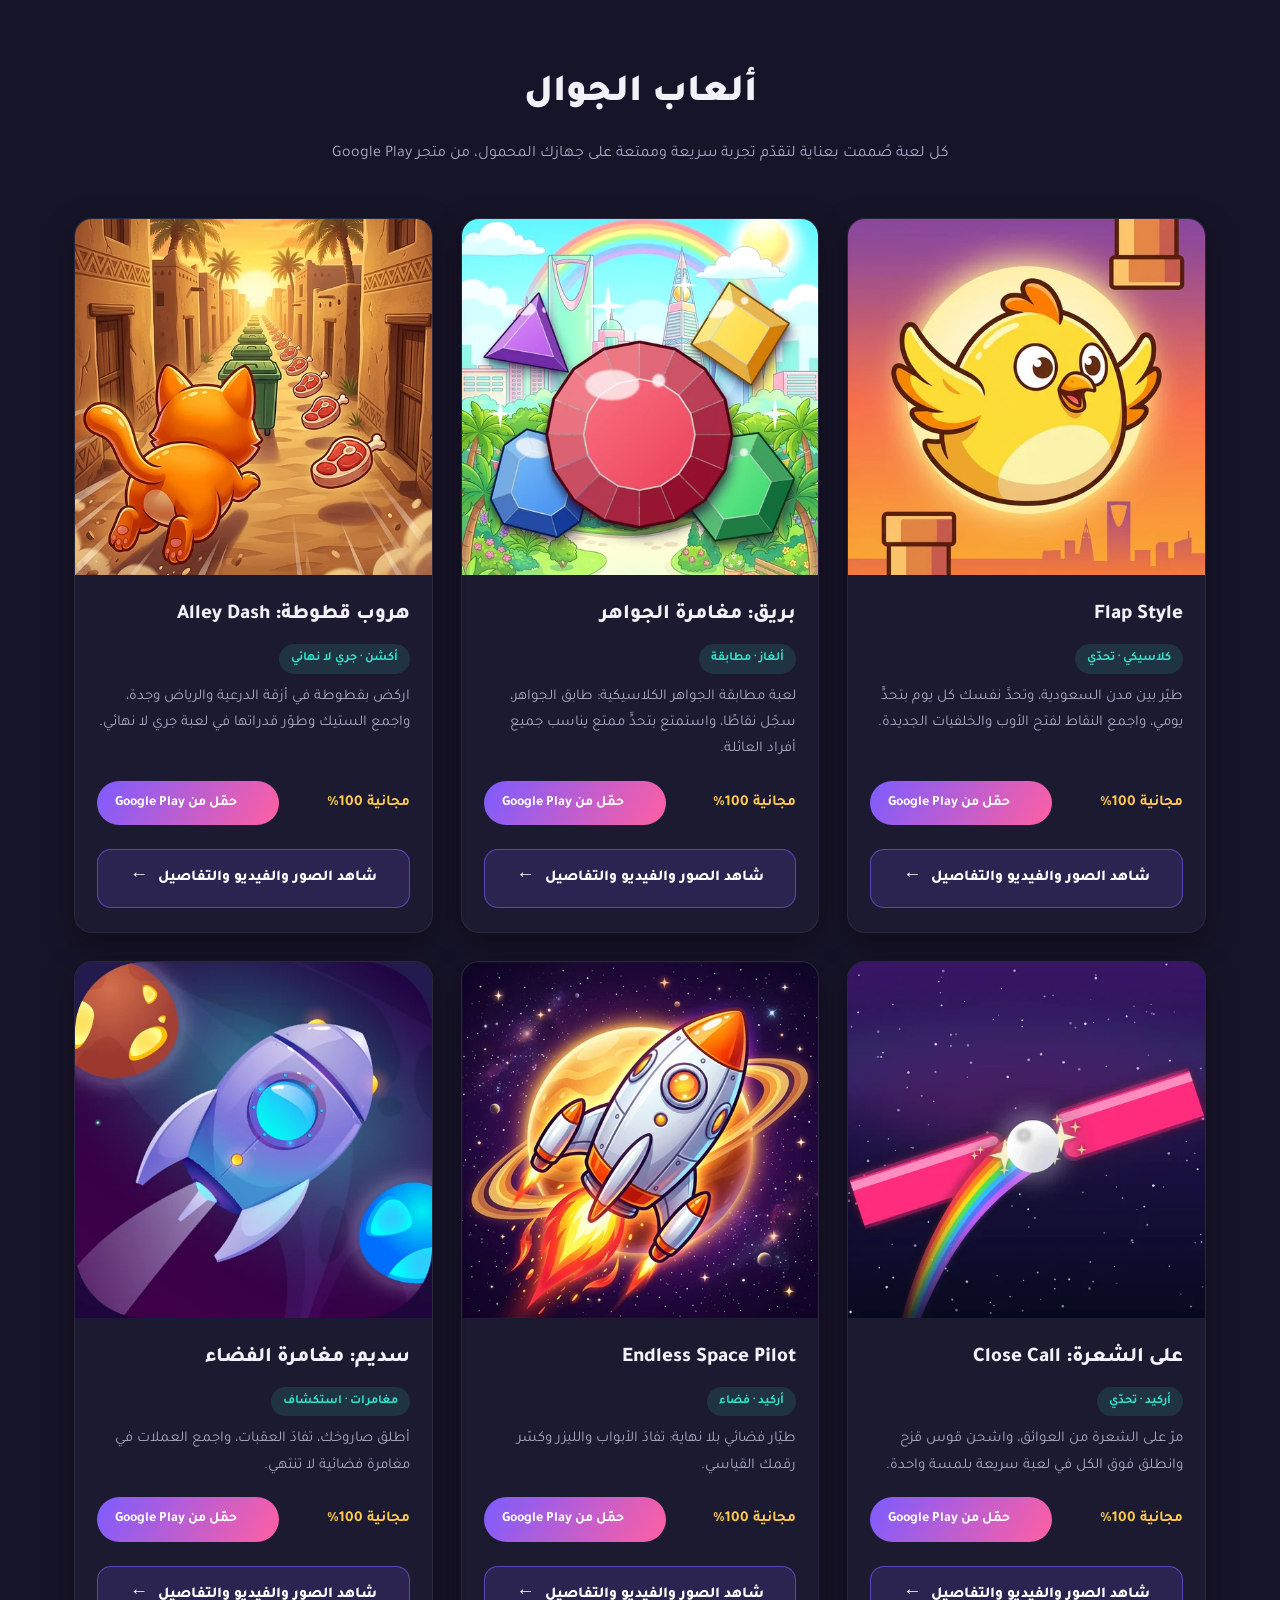
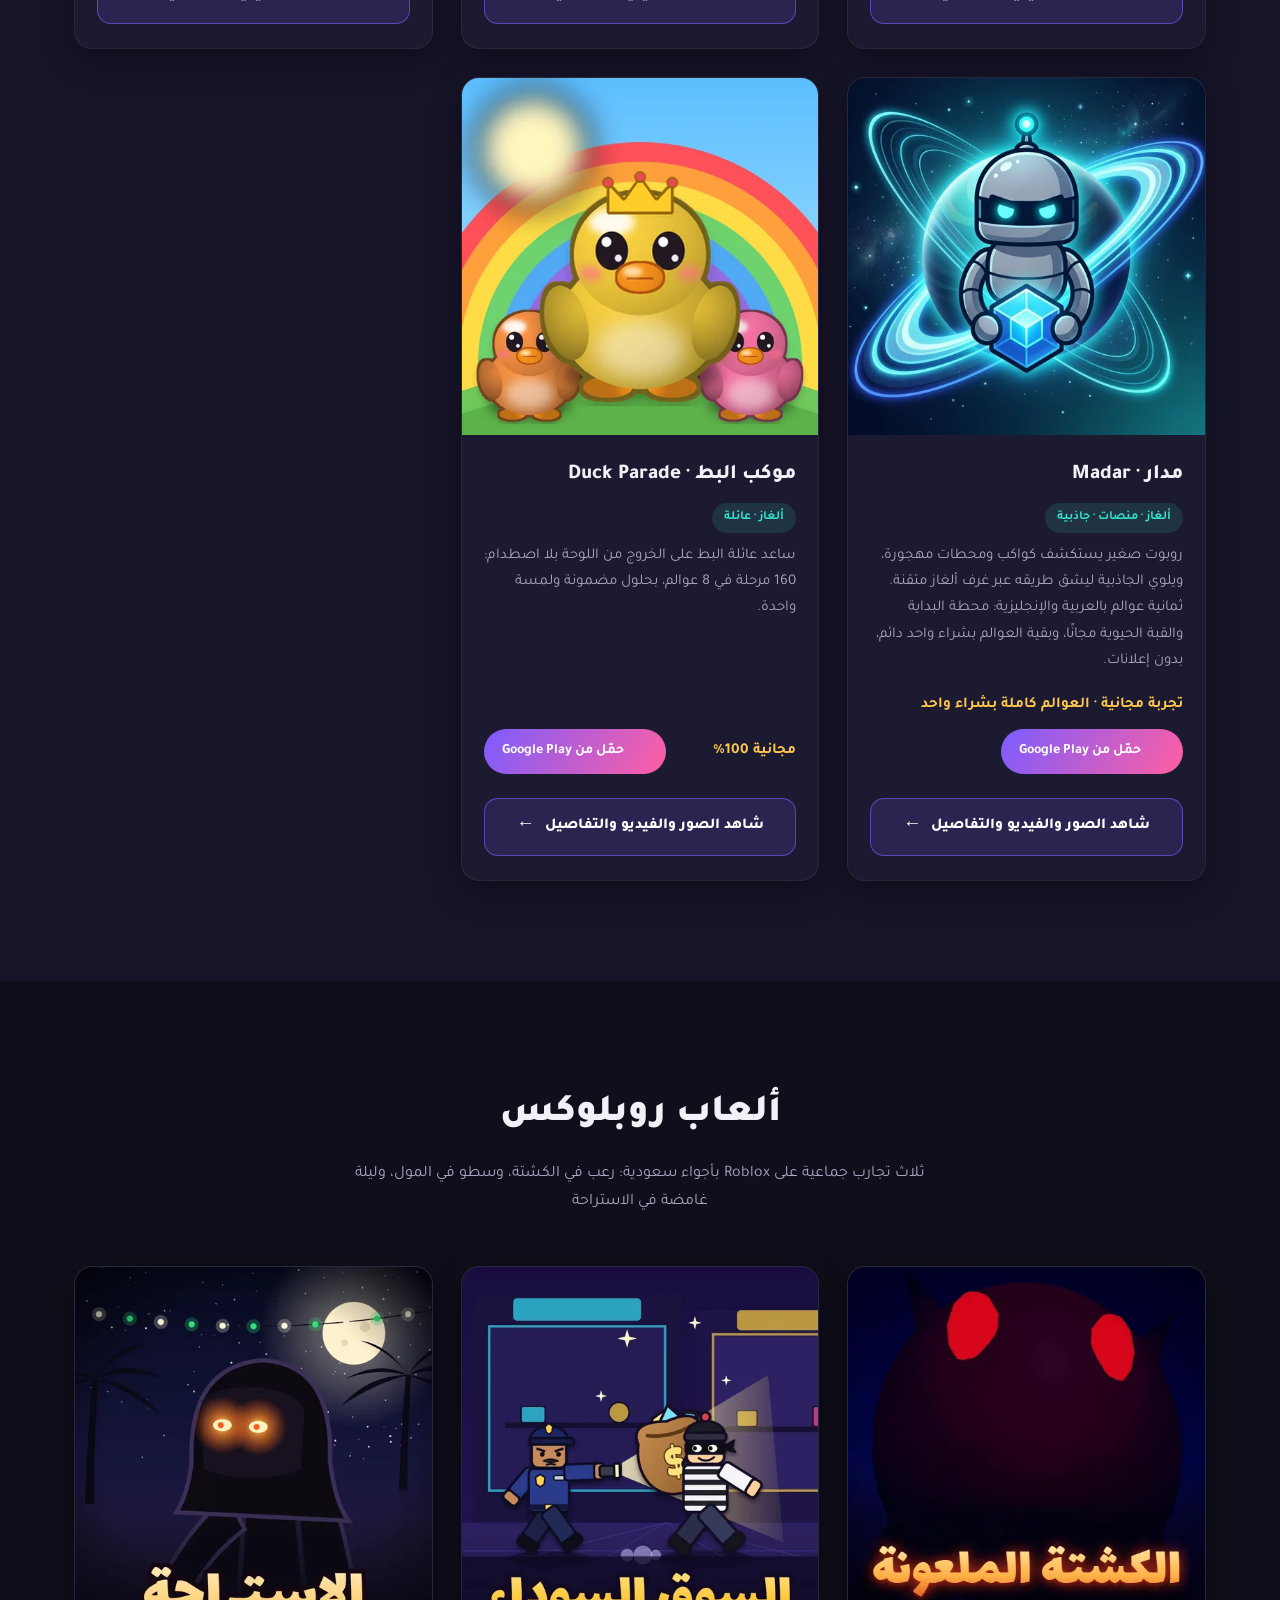
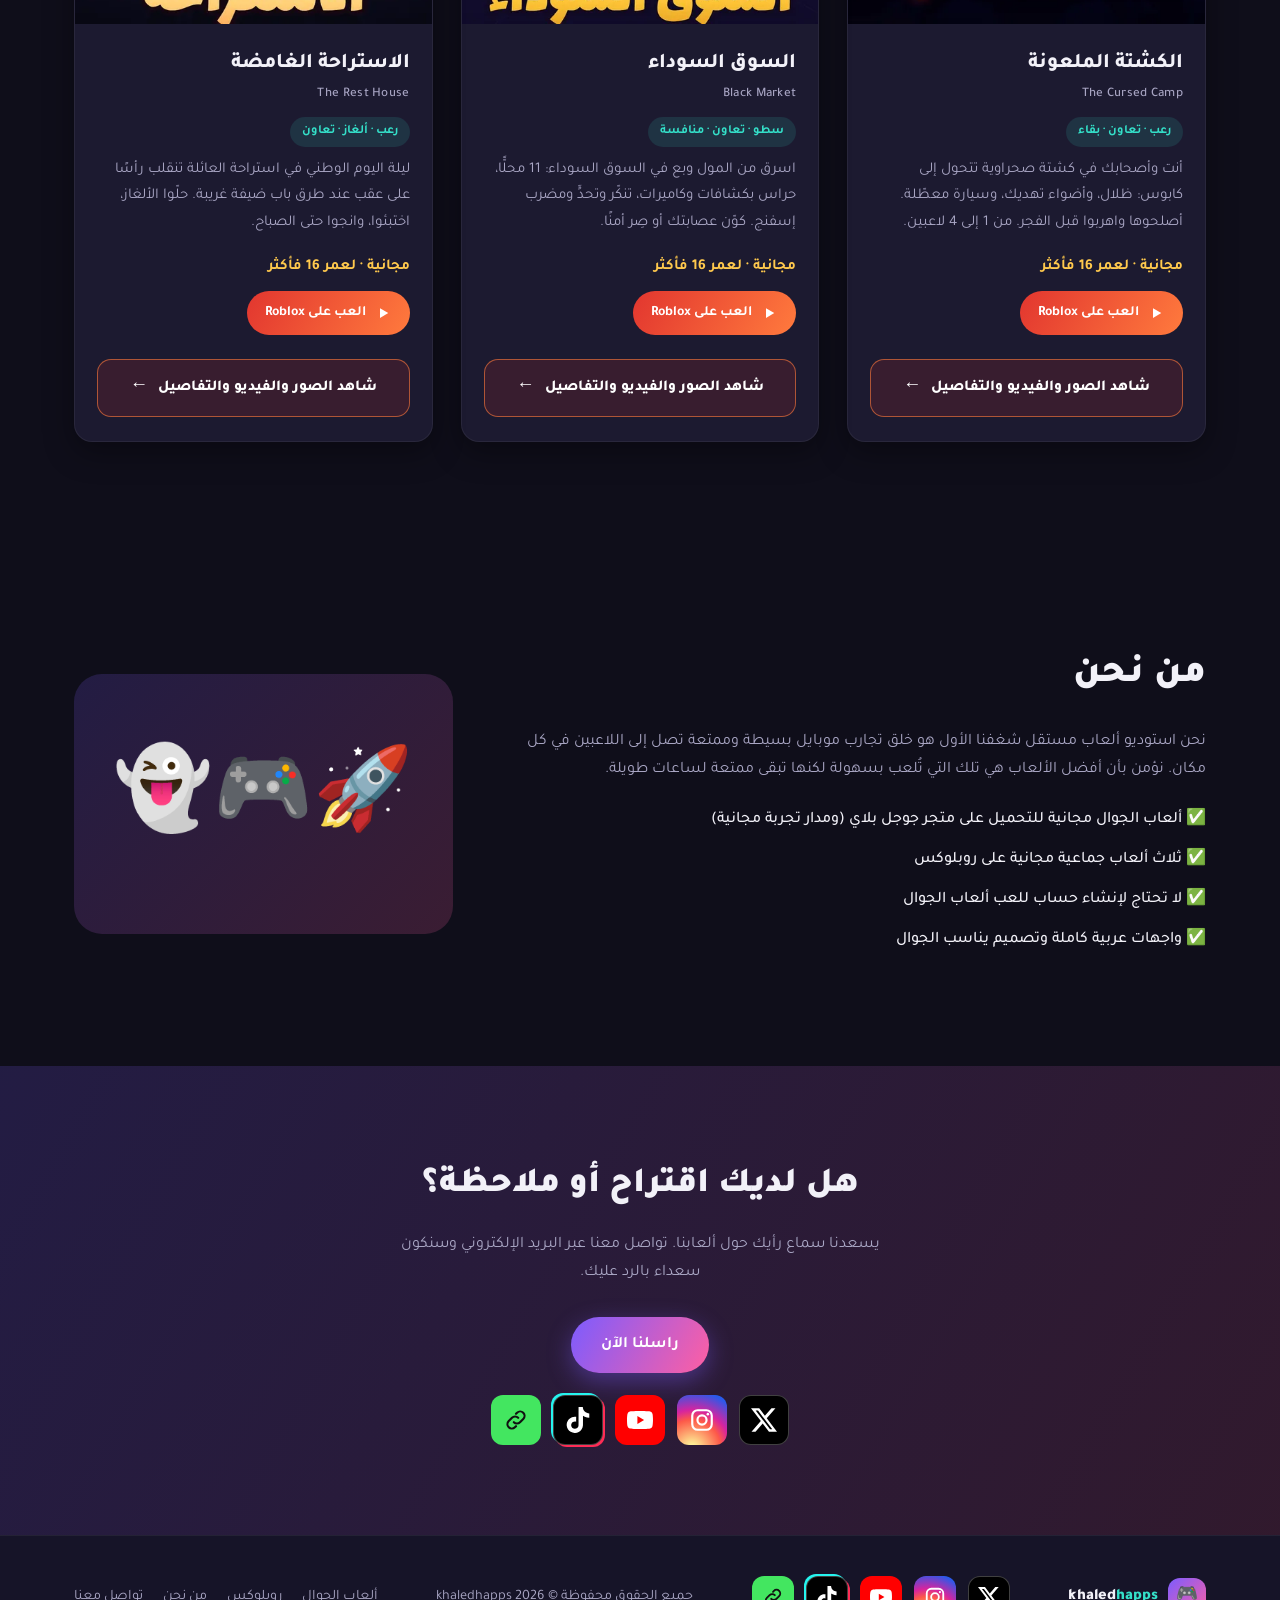
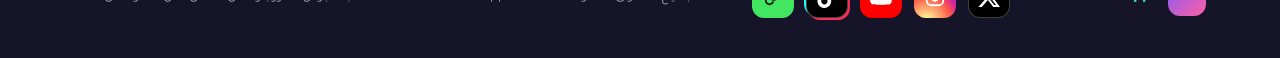
==== commit a21244db: "Site: self-hosted trailer on home page, 8 Play games Co-Authored-By: Claude Sonnet 5.5 <noreply@anth" ====
--- a/index.html
+++ b/index.html
@@ -41,7 +41,7 @@
       <a href="#about" class="btn btn-outline">تعرّف علينا</a>
     </div>
     <div class="hero-stats">
-      <div class="stat"><strong>7</strong><span>ألعاب على Google Play</span></div>
+      <div class="stat"><strong>8</strong><span>ألعاب على Google Play</span></div>
       <div class="stat"><strong>3</strong><span>ألعاب على Roblox</span></div>
       <div class="stat"><strong>مجانية</strong><span>للتحميل واللعب</span></div>
     </div>
@@ -56,7 +56,7 @@
       <p>الكشتة الملعونة على Roblox: رعب تعاوني في الصحراء من 1 إلى 4 لاعبين</p>
     </div>
     <div class="featured-video">
-      <iframe loading="lazy" src="https://www.youtube-nocookie.com/embed/hlJ_35ytVeg" title="إعلان الكشتة الملعونة" allow="accelerometer; encrypted-media; picture-in-picture" allowfullscreen></iframe>
+      <video controls preload="metadata" playsinline poster="videos/cursed-camp-poster.jpg"><source src="videos/cursed-camp-trailer.mp4" type="video/mp4"></video>
     </div>
     <div class="featured-actions">
       <a class="btn btn-primary" href="games/cursed-camp.html">تفاصيل اللعبة</a>
--- a/css/style.css
+++ b/css/style.css
@@ -394,5 +394,5 @@
 /* ===== Featured video ===== */
 .featured{ padding: 60px 0 10px; }
 .featured-video{ max-width: 860px; margin: 0 auto; aspect-ratio:16/9; border-radius: var(--radius); overflow:hidden; background:#000; box-shadow: 0 20px 60px rgba(124,58,237,.35); border:1px solid rgba(255,255,255,.1); }
-.featured-video iframe{ width:100%; height:100%; border:0; display:block; }
+.featured-video iframe, .featured-video video{ width:100%; height:100%; border:0; display:block; }
 .featured-actions{ display:flex; gap:12px; justify-content:center; flex-wrap:wrap; margin-top:24px; }
